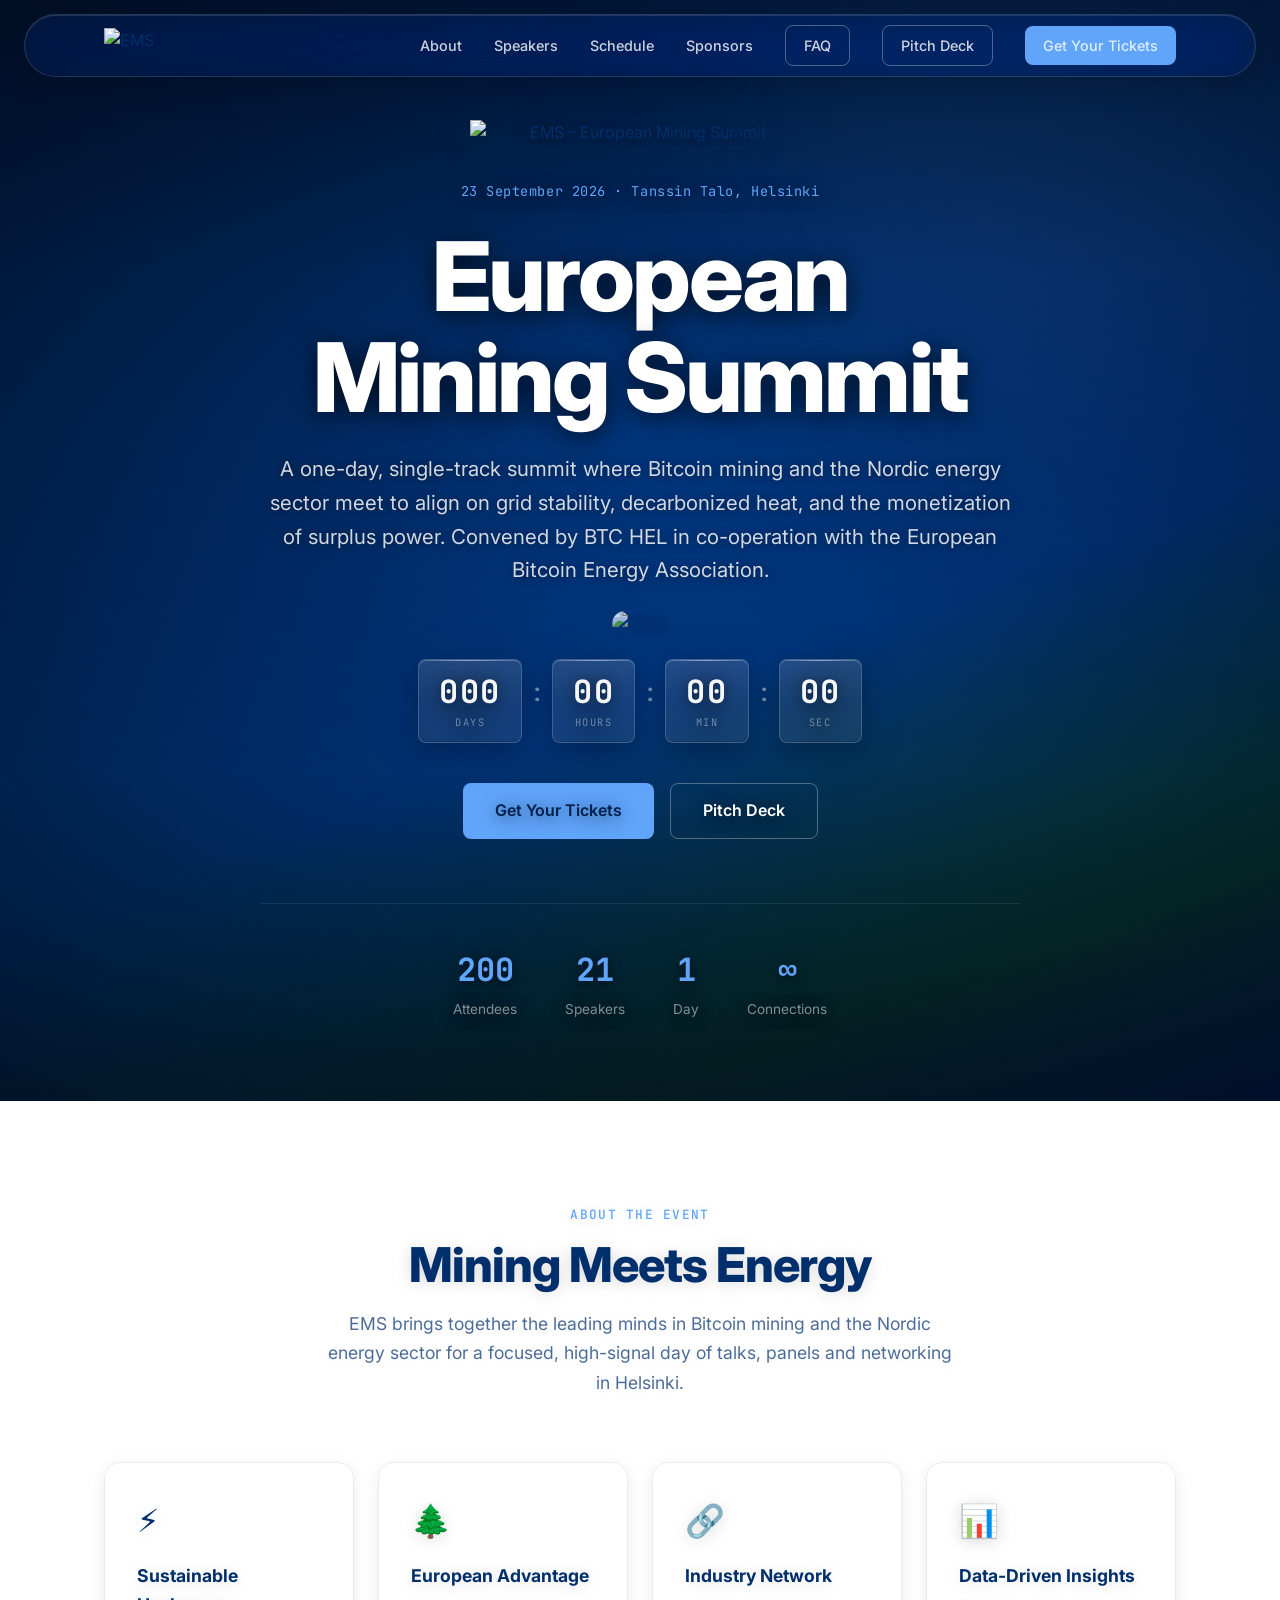
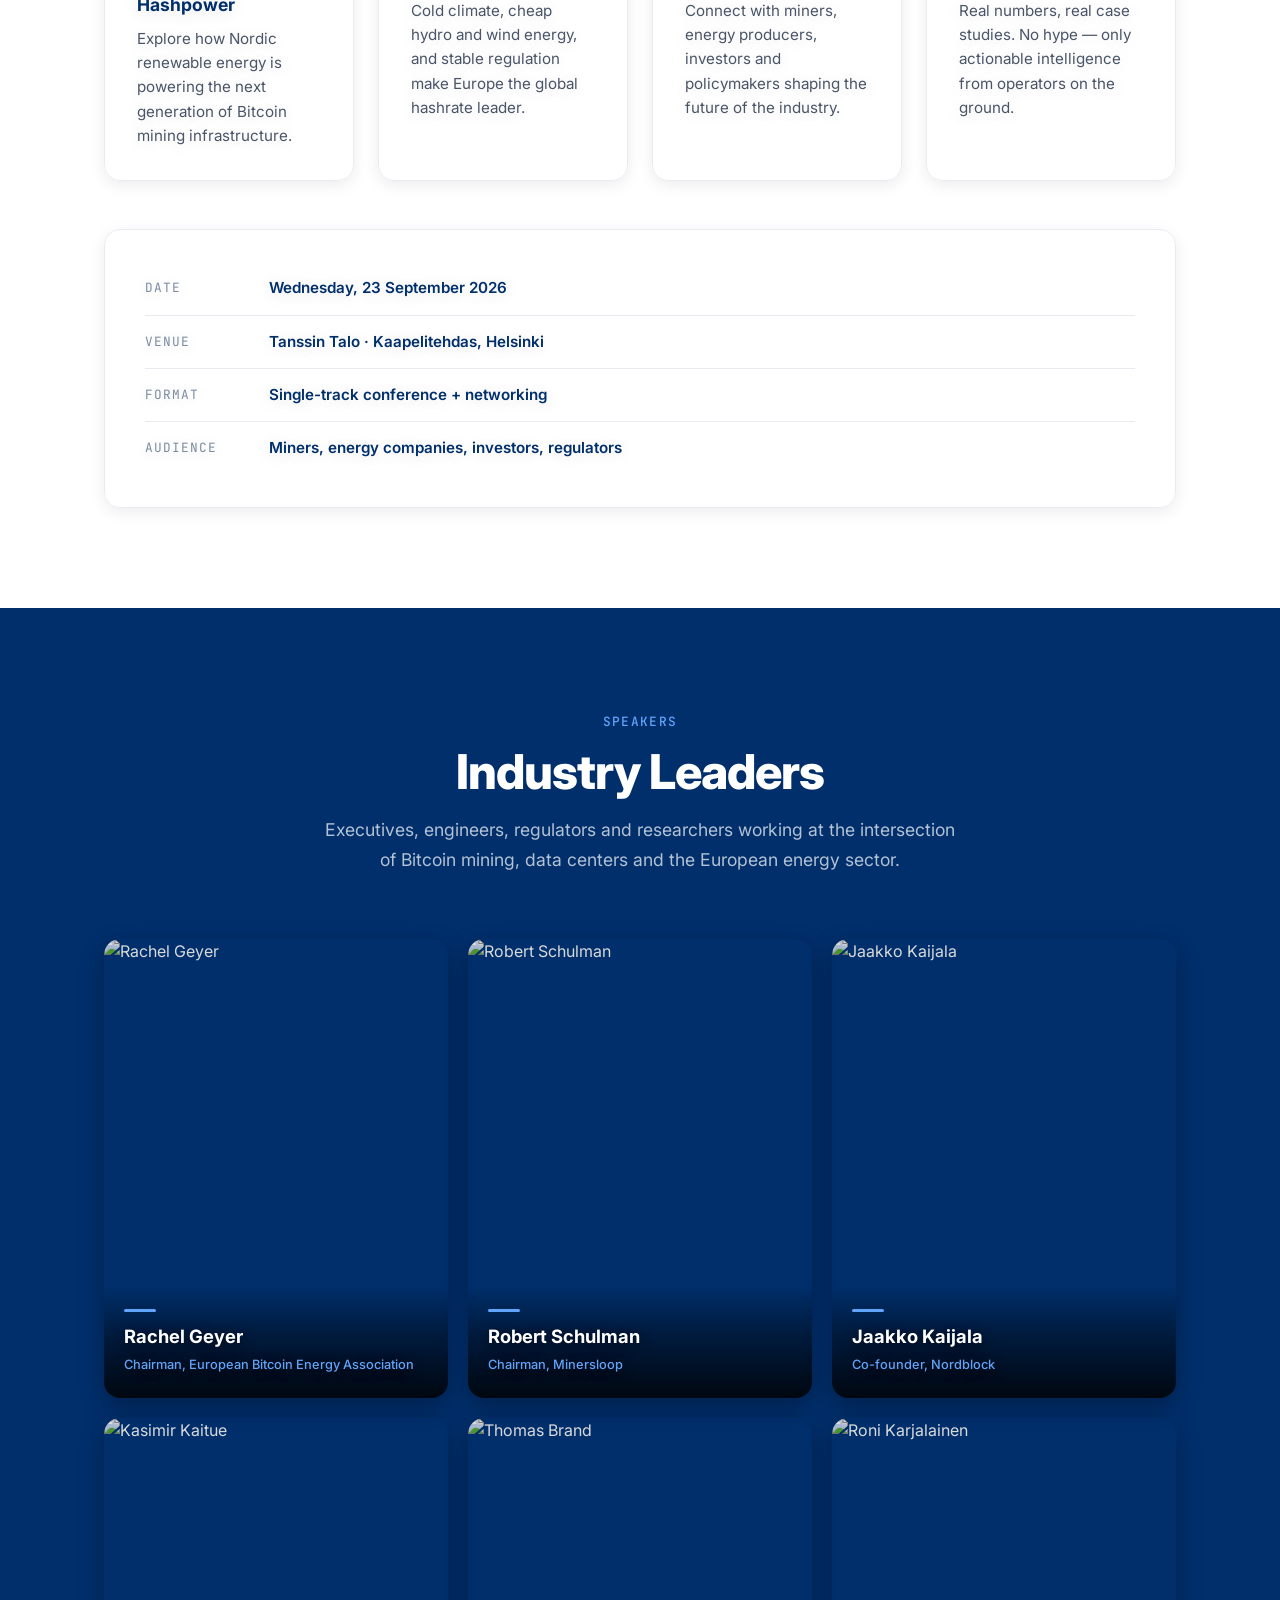
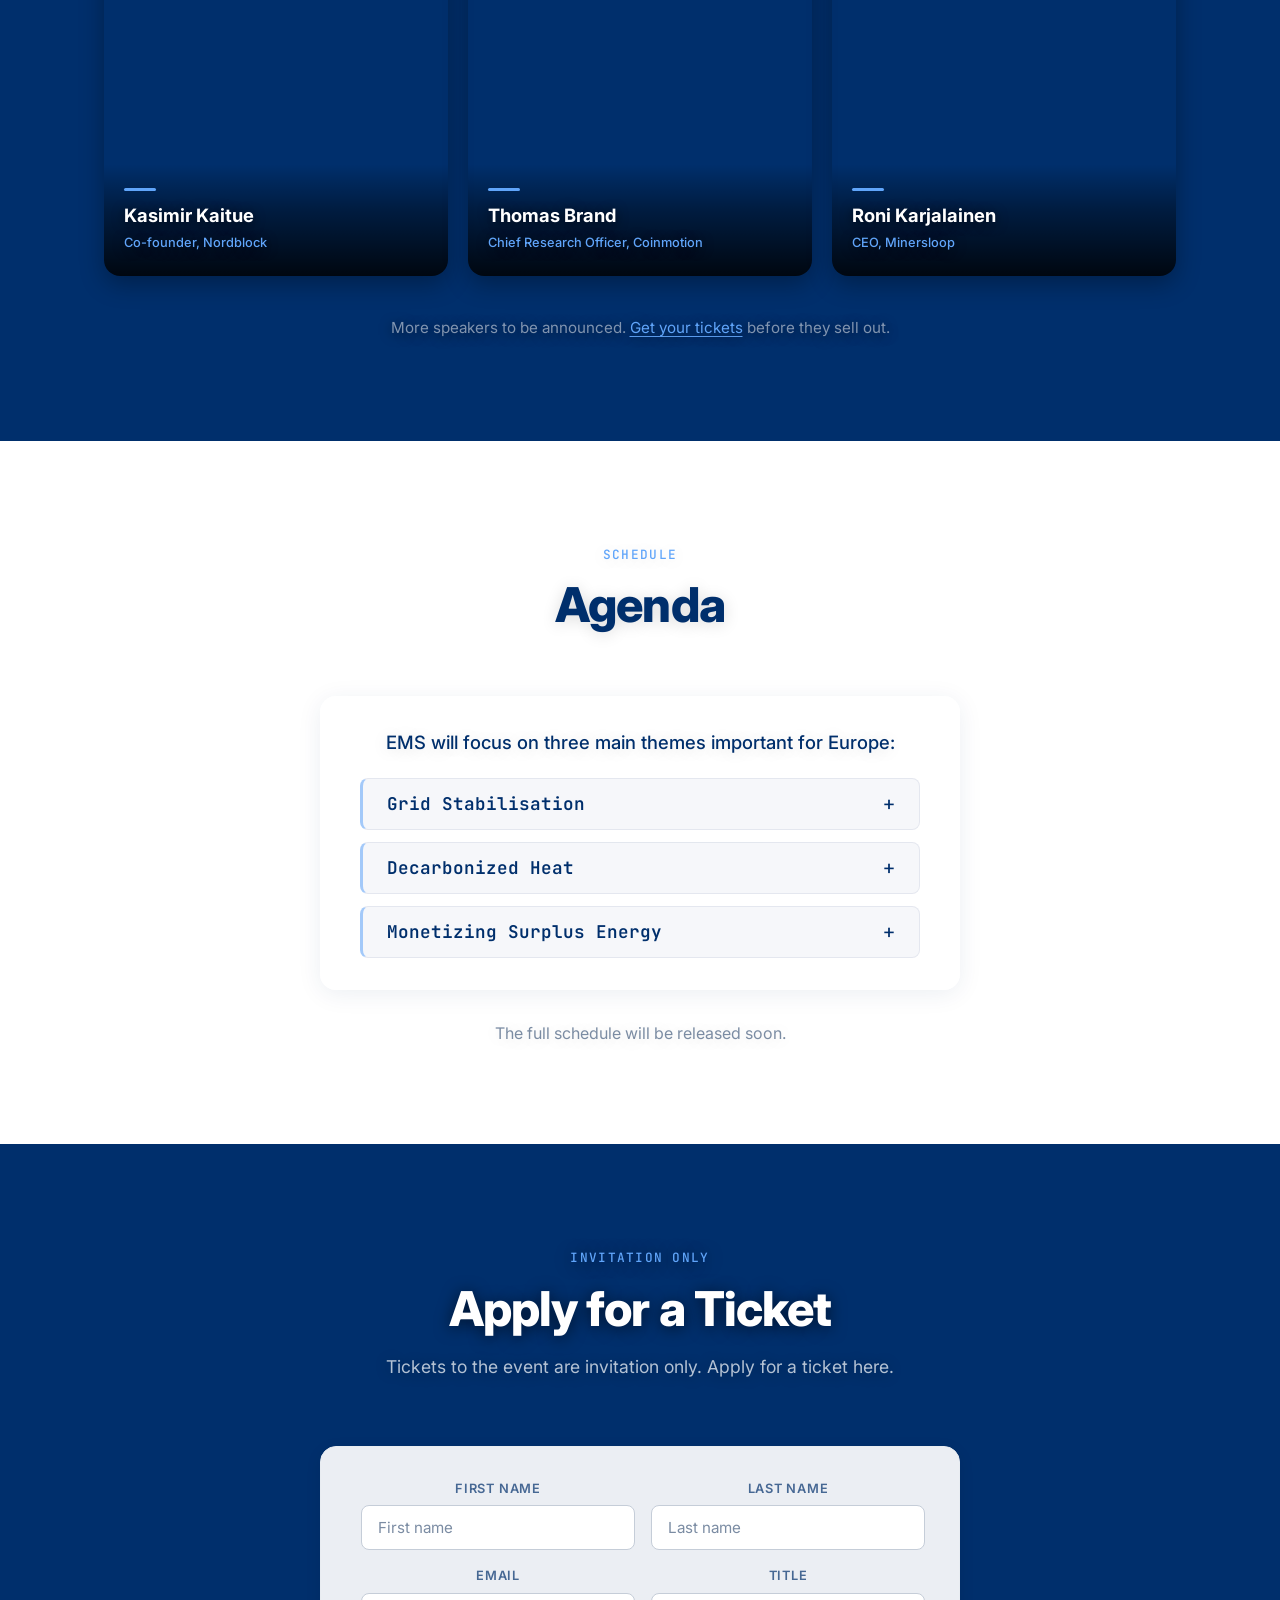
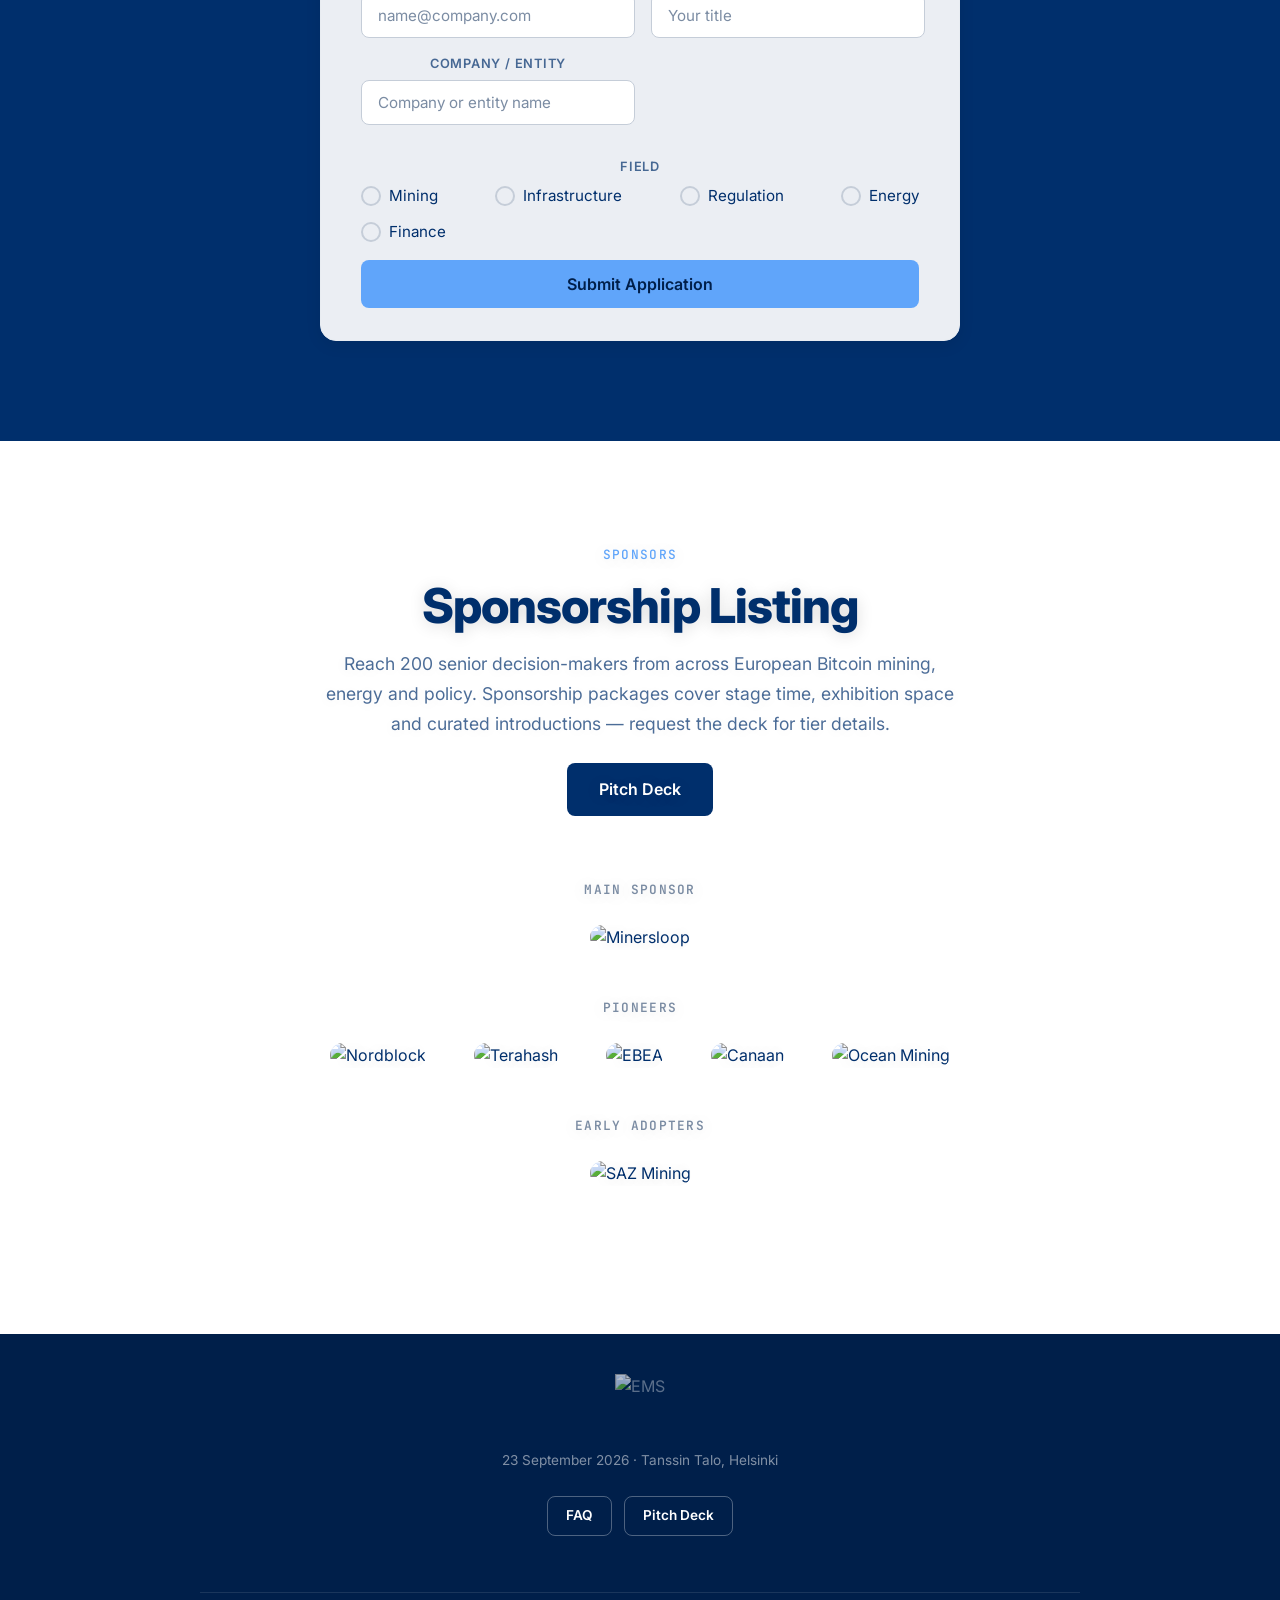
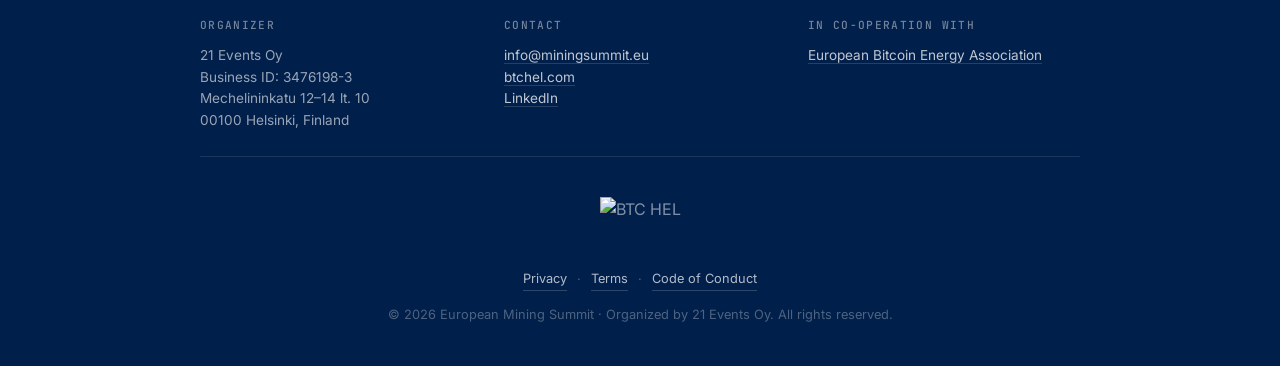
==== index.html @ dac2cae4 "Update tickets form and sponsors section - Change "Category" to "Field", remove Datacenters option -" ====
<!DOCTYPE html>
<html lang="en">
<head>
  <meta charset="UTF-8" />
  <meta http-equiv="Content-Security-Policy" content="upgrade-insecure-requests" />
  <meta name="viewport" content="width=device-width, initial-scale=1.0" />
  <title>EMS – European Mining Summit | Helsinki 2026</title>
  <meta name="description" content="European Mining Summit – Where Bitcoin mining meets sustainable energy. 23 September 2026, Tanssin Talo, Helsinki." />
  <link rel="preconnect" href="https://fonts.googleapis.com" />
  <link rel="preconnect" href="https://fonts.gstatic.com" crossorigin />
  <link href="https://fonts.googleapis.com/css2?family=Inter:wght@400;500;600;700;800&family=JetBrains+Mono:wght@500&display=swap" rel="stylesheet" />
  <link rel="icon" type="image/png" href="/favicon.png" />
  <link rel="stylesheet" href="/style.css" />

</head>
<body>

  <!-- Navigation -->
  <nav class="nav" id="nav">
    <div class="container nav__inner">
      <a href="#" class="nav__logo">
        <img src="/ems-logo.svg" alt="EMS" class="nav__logo-img" />
      </a>
      <ul class="nav__links" id="nav-links">
        <li><a href="#about">About</a></li>
        <li><a href="#speakers">Speakers</a></li>
        <li><a href="#schedule">Schedule</a></li>
        <li><a href="#sponsors">Sponsors</a></li>
        <li><a href="/faq" class="btn btn--sm btn--outline">FAQ</a></li>
        <li><a href="/deck" class="btn btn--sm btn--outline">Pitch Deck</a></li>
        <li><a href="#tickets" class="btn btn--sm btn--accent">Get Your Tickets</a></li>
      </ul>
      <button class="nav__toggle" id="nav-toggle" aria-label="Toggle navigation">
        <span></span><span></span><span></span>
      </button>
    </div>
  </nav>

  <!-- Hero -->
  <header class="hero" id="hero">
    <div class="hero__bg">
      <div class="hero__grid"></div>
      <div class="hero__glow hero__glow--1"></div>
      <div class="hero__glow hero__glow--2"></div>
    </div>
    <div class="container hero__content">
      <img src="/ems-logo.svg" alt="EMS – European Mining Summit" class="hero__logo" />
      <p class="hero__tag">23 September 2026 · Tanssin Talo, Helsinki</p>
      <h1 class="hero__title">European<br/>Mining Summit</h1>
      <p class="hero__subtitle">A one-day, single-track summit where Bitcoin mining and the Nordic energy sector meet to align on grid stability, decarbonized heat, and the monetization of surplus power. Convened by BTC HEL in co-operation with the European Bitcoin Energy Association.</p>
      <a href="https://ebea.work" target="_blank" rel="noopener" class="hero__partner">
        <img src="/sponsors/ebea.webp" alt="EBEA" class="hero__partner-logo" />
      </a>

      <!-- Countdown Timer -->
      <div class="countdown" id="countdown">
        <div class="countdown__block">
          <span class="countdown__value" id="cd-days">000</span>
          <span class="countdown__label">Days</span>
        </div>
        <div class="countdown__sep">:</div>
        <div class="countdown__block">
          <span class="countdown__value" id="cd-hours">00</span>
          <span class="countdown__label">Hours</span>
        </div>
        <div class="countdown__sep">:</div>
        <div class="countdown__block">
          <span class="countdown__value" id="cd-mins">00</span>
          <span class="countdown__label">Min</span>
        </div>
        <div class="countdown__sep">:</div>
        <div class="countdown__block">
          <span class="countdown__value" id="cd-secs">00</span>
          <span class="countdown__label">Sec</span>
        </div>
      </div>

      <div class="hero__actions">
        <a href="#tickets" class="btn btn--accent btn--lg">Get Your Tickets</a>
        <a href="/deck" class="btn btn--outline btn--lg">Pitch Deck</a>
      </div>
      <div class="hero__stats">
        <div class="hero__stat">
          <span class="hero__stat-value">200</span>
          <span class="hero__stat-label">Attendees</span>
        </div>
        <div class="hero__stat">
          <span class="hero__stat-value">21</span>
          <span class="hero__stat-label">Speakers</span>
        </div>
        <div class="hero__stat">
          <span class="hero__stat-value">1</span>
          <span class="hero__stat-label">Day</span>
        </div>
        <div class="hero__stat">
          <span class="hero__stat-value">∞</span>
          <span class="hero__stat-label">Connections</span>
        </div>
      </div>
    </div>
  </header>

  <!-- About -->
  <section class="section" id="about">
    <div class="container">
      <div class="section__header">
        <span class="section__tag">About the Event</span>
        <h2 class="section__title">Mining Meets Energy</h2>
        <p class="section__desc">EMS brings together the leading minds in Bitcoin mining and the Nordic energy sector for a focused, high-signal day of talks, panels and networking in Helsinki.</p>
      </div>
      <div class="features">
        <div class="feature">
          <div class="feature__icon">⚡</div>
          <h3 class="feature__title">Sustainable Hashpower</h3>
          <p class="feature__desc">Explore how Nordic renewable energy is powering the next generation of Bitcoin mining infrastructure.</p>
        </div>
        <div class="feature">
          <div class="feature__icon">🌲</div>
          <h3 class="feature__title">European Advantage</h3>
          <p class="feature__desc">Cold climate, cheap hydro and wind energy, and stable regulation make Europe the global hashrate leader.</p>
        </div>
        <div class="feature">
          <div class="feature__icon">🔗</div>
          <h3 class="feature__title">Industry Network</h3>
          <p class="feature__desc">Connect with miners, energy producers, investors and policymakers shaping the future of the industry.</p>
        </div>
        <div class="feature">
          <div class="feature__icon">📊</div>
          <h3 class="feature__title">Data-Driven Insights</h3>
          <p class="feature__desc">Real numbers, real case studies. No hype — only actionable intelligence from operators on the ground.</p>
        </div>
      </div>
      <div class="event-details">
        <div class="event-details__card">
          <div class="event-details__row">
            <span class="event-details__label">Date</span>
            <span class="event-details__value">Wednesday, 23 September 2026</span>
          </div>
          <div class="event-details__row">
            <span class="event-details__label">Venue</span>
            <span class="event-details__value">Tanssin Talo · Kaapelitehdas, Helsinki</span>
          </div>
          <div class="event-details__row">
            <span class="event-details__label">Format</span>
            <span class="event-details__value">Single-track conference + networking</span>
          </div>
          <div class="event-details__row">
            <span class="event-details__label">Audience</span>
            <span class="event-details__value">Miners, energy companies, investors, regulators</span>
          </div>
        </div>
      </div>
    </div>
  </section>

  <!-- Speakers -->
  <section class="section section--dark" id="speakers">
    <div class="container">
      <div class="section__header">
        <span class="section__tag">Speakers</span>
        <h2 class="section__title">Industry Leaders</h2>
        <p class="section__desc">Executives, engineers, regulators and researchers working at the intersection of Bitcoin mining, data centers and the European energy sector.</p>
      </div>
      <div class="speakers-grid">
        <div class="speaker">
          <img src="/speakers/rachelgeyer.jpg" alt="Rachel Geyer" class="speaker__photo" />
          <div class="speaker__info">
            <h3 class="speaker__name">Rachel Geyer</h3>
            <p class="speaker__role">Chairman, European Bitcoin Energy Association</p>
          </div>
        </div>
        <div class="speaker">
          <img src="/speakers/robertschulman.jpg" alt="Robert Schulman" class="speaker__photo" />
          <div class="speaker__info">
            <h3 class="speaker__name">Robert Schulman</h3>
            <p class="speaker__role">Chairman, Minersloop</p>
          </div>
        </div>
        <div class="speaker">
          <img src="/speakers/jaakkokaijala.jpg" alt="Jaakko Kaijala" class="speaker__photo" />
          <div class="speaker__info">
            <h3 class="speaker__name">Jaakko Kaijala</h3>
            <p class="speaker__role">Co-founder, Nordblock</p>
          </div>
        </div>
        <div class="speaker">
          <img src="/speakers/kasimirkaitue.jpg" alt="Kasimir Kaitue" class="speaker__photo" />
          <div class="speaker__info">
            <h3 class="speaker__name">Kasimir Kaitue</h3>
            <p class="speaker__role">Co-founder, Nordblock</p>
          </div>
        </div>
        <div class="speaker">
          <img src="/speakers/thomasbrand.jpg" alt="Thomas Brand" class="speaker__photo" />
          <div class="speaker__info">
            <h3 class="speaker__name">Thomas Brand</h3>
            <p class="speaker__role">Chief Research Officer, Coinmotion</p>
          </div>
        </div>
        <div class="speaker">
          <img src="/speakers/ronikarjalainen.jpg" alt="Roni Karjalainen" class="speaker__photo" />
          <div class="speaker__info">
            <h3 class="speaker__name">Roni Karjalainen</h3>
            <p class="speaker__role">CEO, Minersloop</p>
          </div>
        </div>
      </div>
      <p class="speakers-note">More speakers to be announced. <a href="#tickets">Get your tickets</a> before they sell out.</p>
    </div>
  </section>

  <!-- Schedule -->
  <section class="section" id="schedule">
    <div class="container">
      <div class="section__header">
        <span class="section__tag">Schedule</span>
        <h2 class="section__title">Agenda</h2>
      </div>
      <div class="schedule-themes">
        <p class="schedule-themes__intro">EMS will focus on three main themes important for Europe:</p>
        <ol class="schedule-themes__list">
          <li class="schedule-themes__item">
            <button class="schedule-themes__toggle">Grid Stabilisation<span class="schedule-themes__icon">+</span></button>
            <div class="schedule-themes__dropdown">Speaking schedule for this theme will be released soon.</div>
          </li>
          <li class="schedule-themes__item">
            <button class="schedule-themes__toggle">Decarbonized Heat<span class="schedule-themes__icon">+</span></button>
            <div class="schedule-themes__dropdown">Speaking schedule for this theme will be released soon.</div>
          </li>
          <li class="schedule-themes__item">
            <button class="schedule-themes__toggle">Monetizing Surplus Energy<span class="schedule-themes__icon">+</span></button>
            <div class="schedule-themes__dropdown">Speaking schedule for this theme will be released soon.</div>
          </li>
        </ol>
      </div>
      <p class="schedule-coming">The full schedule will be released soon.</p>
    </div>
  </section>

  <!-- Tickets -->
  <section class="section section--dark" id="tickets">
    <div class="container">
      <div class="section__header">
        <span class="section__tag">Invitation Only</span>
        <h2 class="section__title">Apply for a Ticket</h2>
        <p class="section__desc">Tickets to the event are invitation only. Apply for a ticket here.</p>
      </div>
      <form class="form form--ticket" id="ticket-form">
        <div class="form__grid">
          <div class="form__group">
            <label class="form__label" for="tk-firstname">First Name</label>
            <input class="form__input" type="text" id="tk-firstname" name="firstname" placeholder="First name" required />
          </div>
          <div class="form__group">
            <label class="form__label" for="tk-lastname">Last Name</label>
            <input class="form__input" type="text" id="tk-lastname" name="lastname" placeholder="Last name" required />
          </div>
          <div class="form__group">
            <label class="form__label" for="tk-email">Email</label>
            <input class="form__input" type="email" id="tk-email" name="email" placeholder="name@company.com" required />
          </div>
          <div class="form__group">
            <label class="form__label" for="tk-title">Title</label>
            <input class="form__input" type="text" id="tk-title" name="title" placeholder="Your title" required />
          </div>
          <div class="form__group form__group--full">
            <label class="form__label" for="tk-company">Company / Entity</label>
            <input class="form__input" type="text" id="tk-company" name="company" placeholder="Company or entity name" required />
          </div>
        </div>
        <div class="form__group form__group--full">
          <label class="form__label">Field</label>
          <div class="form__radios">
            <label class="form__radio">
              <input type="radio" name="field" value="Mining" required />
              <span>Mining</span>
            </label>
            <label class="form__radio">
              <input type="radio" name="field" value="Infrastructure" />
              <span>Infrastructure</span>
            </label>
            <label class="form__radio">
              <input type="radio" name="field" value="Regulation" />
              <span>Regulation</span>
            </label>
            <label class="form__radio">
              <input type="radio" name="field" value="Energy" />
              <span>Energy</span>
            </label>
            <label class="form__radio">
              <input type="radio" name="field" value="Finance" />
              <span>Finance</span>
            </label>
          </div>
        </div>
        <button class="btn btn--accent btn--lg btn--full" type="submit">
          Submit Application
        </button>
        <div class="form__success" id="ticket-success">
          <span class="form__success-icon">✓</span>
          <p>Application submitted! We'll review and get back to you soon.</p>
        </div>
      </form>
    </div>
  </section>

  <!-- Sponsors -->
  <section class="section" id="sponsors">
    <div class="container">
      <div class="section__header">
        <span class="section__tag">Sponsors</span>
        <h2 class="section__title">Sponsorship Listing</h2>
        <p class="section__desc">Reach 200 senior decision-makers from across European Bitcoin mining, energy and policy. Sponsorship packages cover stage time, exhibition space and curated introductions — request the deck for tier details.</p>
        <a href="/deck" class="btn btn--navy btn--lg">Pitch Deck</a>
      </div>
      <div class="sponsor-category">
        <h3 class="sponsor-category__title">Main Sponsor</h3>
        <div class="sponsors-logos">
          <a href="https://minersloop.com" target="_blank" rel="noopener"><img src="/sponsors/minersloop.jpg" alt="Minersloop" class="sponsors-logos__img sponsors-logos__img--main" /></a>
        </div>
      </div>
      <div class="sponsor-category">
        <h3 class="sponsor-category__title">Pioneers</h3>
        <div class="sponsors-logos">
          <a href="https://nordblock.fi" target="_blank" rel="noopener"><img src="/sponsors/nordblock.png" alt="Nordblock" class="sponsors-logos__img" /></a>
          <a href="https://terahash.com" target="_blank" rel="noopener"><img src="/sponsors/terahash.jpg" alt="Terahash" class="sponsors-logos__img" /></a>
          <a href="https://ebea.work" target="_blank" rel="noopener"><img src="/sponsors/ebea.webp" alt="EBEA" class="sponsors-logos__img" /></a>
          <a href="https://canaan.io" target="_blank" rel="noopener"><img src="/sponsors/canaan.png" alt="Canaan" class="sponsors-logos__img" /></a>
          <a href="https://oceanmining.co" target="_blank" rel="noopener"><img src="/sponsors/oceanmining.png" alt="Ocean Mining" class="sponsors-logos__img" /></a>
        </div>
      </div>
      <div class="sponsor-category">
        <h3 class="sponsor-category__title">Early Adopters</h3>
        <div class="sponsors-logos sponsors-logos--small">
          <a href="https://sazmining.com" target="_blank" rel="noopener"><img src="/sponsors/sazmining.png" alt="SAZ Mining" class="sponsors-logos__img" /></a>
        </div>
      </div>
    </div>
  </section>

  <!-- Footer -->
  <footer class="footer">
    <div class="container footer__inner">
      <div class="footer__brand">
        <img src="/ems-logo.svg" alt="EMS" class="footer__logo-img" />
      </div>
      <p class="footer__info">23 September 2026 · Tanssin Talo, Helsinki</p>
      <div class="footer__links">
        <a href="/faq" class="btn btn--sm btn--outline">FAQ</a>
        <a href="/deck" class="btn btn--sm btn--outline">Pitch Deck</a>
      </div>

      <div class="footer__meta">
        <div class="footer__meta-block">
          <h4 class="footer__meta-title">Organizer</h4>
          <p>21 Events Oy</p>
          <p>Business ID: 3476198-3</p>
          <p>Mechelininkatu 12–14 lt. 10<br/>00100 Helsinki, Finland</p>
        </div>
        <div class="footer__meta-block">
          <h4 class="footer__meta-title">Contact</h4>
          <p><a href="mailto:info@miningsummit.eu">info@miningsummit.eu</a></p>
          <p><a href="https://btchel.com" target="_blank" rel="noopener">btchel.com</a></p>
          <p><a href="https://www.linkedin.com/company/european-mining-summit/" target="_blank" rel="noopener">LinkedIn</a></p>
        </div>
        <div class="footer__meta-block">
          <h4 class="footer__meta-title">In co-operation with</h4>
          <p><a href="https://ebea.work" target="_blank" rel="noopener">European Bitcoin Energy Association</a></p>
        </div>
      </div>

      <div class="footer__organizer">
        <a href="https://btchel.com" target="_blank" rel="noopener"><img src="/sponsors/btchel.png" alt="BTC HEL" class="footer__btchel-logo" /></a>
      </div>
      <div class="footer__legal">
        <a href="/privacy">Privacy</a>
        <span aria-hidden="true">·</span>
        <a href="/terms">Terms</a>
        <span aria-hidden="true">·</span>
        <a href="/code-of-conduct">Code of Conduct</a>
      </div>
      <p class="footer__copy">&copy; 2026 European Mining Summit · Organized by 21 Events Oy. All rights reserved.</p>
    </div>
  </footer>

  <script type="module" src="/main.js"></script>
</body>
</html>
---- style.css ----
/* ============================================
   EMS – European Mining Summit
   ============================================ */

/* --- Reset & Base --- */
*, *::before, *::after {
  margin: 0;
  padding: 0;
  box-sizing: border-box;
}

:root {
  --navy: #002F6C;
  --navy-dark: #001F4A;
  --navy-light: #003D8F;
  --white: #FFFFFF;
  --off-white: #F4F7FA;
  --gray-100: #E8ECF1;
  --gray-200: #C5CDD8;
  --gray-400: #7B8CA3;
  --gray-600: #4A5568;
  --green: #60A5FA;
  --green-dark: #4F87CD;
  --green-dim: #1B5E20;
  --green-glow: rgba(96, 165, 250, 0.15);
  --teal: #00BFA5;
  --radius: 8px;
  --radius-lg: 16px;
  --transition: 0.25s cubic-bezier(0.4, 0, 0.2, 1);
  --font: 'Inter', system-ui, -apple-system, sans-serif;
  --mono: 'JetBrains Mono', monospace;
}

html {
  scroll-behavior: smooth;
  -webkit-font-smoothing: antialiased;
}

body {
  font-family: var(--font);
  color: var(--navy);
  background: var(--white);
  line-height: 1.6;
  overflow-x: hidden;
}

a {
  color: inherit;
  text-decoration: none;
}

img { max-width: 100%; display: block; }

.container {
  max-width: 1120px;
  margin: 0 auto;
  padding: 0 24px;
}

/* --- Navigation (liquid glass) --- */
.nav {
  position: fixed;
  top: 14px;
  left: 24px;
  right: 24px;
  z-index: 100;
  padding: 10px 0;
  transition: background 0.3s ease, box-shadow 0.3s ease, border-color 0.3s ease, padding 0.3s ease;
  background: rgba(0, 47, 108, 0.22);
  backdrop-filter: blur(22px) saturate(180%);
  -webkit-backdrop-filter: blur(22px) saturate(180%);
  border: 1px solid rgba(255, 255, 255, 0.14);
  border-radius: 9999px;
  box-shadow:
    0 8px 32px rgba(0, 0, 0, 0.18),
    inset 0 1px 0 rgba(255, 255, 255, 0.12),
    inset 0 -1px 0 rgba(0, 0, 0, 0.15);
}

.nav--scrolled {
  background: rgba(0, 47, 108, 0.48);
  border-color: rgba(255, 255, 255, 0.18);
  box-shadow:
    0 10px 36px rgba(0, 0, 0, 0.32),
    inset 0 1px 0 rgba(255, 255, 255, 0.16),
    inset 0 -1px 0 rgba(0, 0, 0, 0.2);
}

/* Graceful fallback where backdrop-filter is unsupported (older browsers) */
@supports not ((backdrop-filter: blur(1px)) or (-webkit-backdrop-filter: blur(1px))) {
  .nav { background: rgba(0, 47, 108, 0.78); }
  .nav--scrolled { background: rgba(0, 47, 108, 0.92); }
}

.nav__inner {
  display: flex;
  align-items: center;
  justify-content: space-between;
}

.nav__logo {
  display: flex;
  align-items: center;
}

.nav__logo-img {
  height: 36px;
  width: auto;
}

.nav__links {
  display: flex;
  align-items: center;
  gap: 32px;
  list-style: none;
}

.nav__links a {
  color: rgba(255, 255, 255, 0.8);
  font-size: 0.9rem;
  font-weight: 500;
  transition: var(--transition);
}

.nav__links a:hover {
  color: var(--white);
}

.nav__toggle {
  display: none;
  flex-direction: column;
  gap: 5px;
  background: none;
  border: none;
  cursor: pointer;
  padding: 4px;
}

.nav__toggle span {
  display: block;
  width: 24px;
  height: 2px;
  background: var(--white);
  border-radius: 2px;
  transition: var(--transition);
}

/* --- Buttons --- */
.btn {
  display: inline-flex;
  align-items: center;
  justify-content: center;
  gap: 8px;
  font-family: var(--font);
  font-weight: 600;
  font-size: 0.9rem;
  border: none;
  border-radius: var(--radius);
  cursor: pointer;
  transition: var(--transition);
  text-decoration: none;
  white-space: nowrap;
}

.btn--sm {
  padding: 8px 18px;
  font-size: 0.85rem;
}

.btn--lg {
  padding: 14px 32px;
  font-size: 1rem;
}

.btn--full {
  width: 100%;
}

.btn--accent {
  background: var(--green);
  color: var(--navy-dark);
}

.btn--accent:hover {
  background: var(--green-dark);
  transform: translateY(-1px);
  box-shadow: 0 4px 20px rgba(96, 165, 250, 0.35);
}

.btn--navy {
  background: var(--navy);
  color: var(--white);
  margin-top: 24px;
}

.btn--navy:hover {
  background: var(--navy-light);
  transform: translateY(-1px);
  box-shadow: 0 4px 20px rgba(0, 47, 108, 0.35);
}

.btn--outline {
  background: transparent;
  color: var(--white);
  border: 1.5px solid rgba(255, 255, 255, 0.3);
}

.btn--outline:hover {
  border-color: var(--white);
  background: rgba(255, 255, 255, 0.08);
}

/* --- Hero --- */
.hero {
  position: relative;
  min-height: 100vh;
  display: flex;
  align-items: center;
  background: linear-gradient(160deg, #001a3a 0%, var(--navy) 30%, #003D8F 60%, #0a4a2e 85%, #002F6C 100%);
  overflow: hidden;
  padding: 120px 0 80px;
}

.hero__bg {
  position: absolute;
  inset: 0;
  overflow: hidden;
}

.hero__grid {
  position: absolute;
  inset: 0;
  background: url('/hero-bg.jpg') center center / cover no-repeat;
  opacity: 0.42;
}

.hero__bg::after {
  content: "";
  position: absolute;
  inset: 0;
  background:
    radial-gradient(ellipse at 50% 38%, rgba(0, 10, 30, 0.0) 0%, rgba(0, 10, 30, 0.35) 55%, rgba(0, 10, 30, 0.65) 100%),
    linear-gradient(to bottom, rgba(0, 5, 20, 0.35) 0%, rgba(0, 5, 20, 0.0) 25%, rgba(0, 5, 20, 0.0) 70%, rgba(0, 5, 20, 0.5) 100%);
  pointer-events: none;
}

.hero__glow {
  position: absolute;
  border-radius: 50%;
  filter: blur(120px);
  opacity: 0.4;
}

.hero__glow--1 {
  width: 600px;
  height: 600px;
  background: var(--green);
  top: -200px;
  right: -100px;
  opacity: 0.12;
}

.hero__glow--2 {
  width: 500px;
  height: 500px;
  background: var(--teal);
  bottom: -150px;
  left: -100px;
  opacity: 0.08;
}

.hero__content {
  position: relative;
  z-index: 1;
  text-align: center;
  text-shadow: 0 2px 16px rgba(0, 0, 0, 0.6);
}

.hero__tag {
  display: inline-block;
  font-family: var(--mono);
  font-size: 0.85rem;
  color: var(--green);
  margin-bottom: 24px;
  letter-spacing: 0.04em;
}

.hero__title {
  font-size: clamp(3rem, 8vw, 6rem);
  font-weight: 800;
  color: var(--white);
  line-height: 1.05;
  letter-spacing: -0.03em;
  margin-bottom: 24px;
  text-shadow: 0 4px 24px rgba(0, 0, 0, 0.7);
}

.hero__subtitle {
  font-size: clamp(1.05rem, 1.6vw, 1.3rem);
  color: rgba(255, 255, 255, 0.82);
  max-width: 760px;
  margin: 0 auto 24px;
  line-height: 1.65;
  text-shadow: 0 1px 8px rgba(0, 0, 0, 0.5);
}

.hero__partner {
  display: inline-block;
  margin-bottom: 22px;
}

.hero__partner-logo {
  max-width: 84px;
  height: auto;
  opacity: 0.8;
  transition: var(--transition);
  border-radius: var(--radius-lg);
}

.hero__partner-logo:hover {
  opacity: 1;
  transform: scale(1.05);
}

.hero__logo {
  max-width: 340px;
  height: auto;
  margin: 0 auto 32px;
  filter: drop-shadow(0 0 40px rgba(96, 165, 250, 0.15));
}

.hero__actions {
  display: flex;
  gap: 16px;
  justify-content: center;
  flex-wrap: wrap;
  margin-bottom: 64px;
}

/* --- Countdown Timer (Cyber) --- */
.countdown {
  display: flex;
  align-items: center;
  justify-content: center;
  gap: 8px;
  margin-bottom: 40px;
  filter: drop-shadow(0 4px 16px rgba(0, 0, 0, 0.5));
}

.countdown__block {
  display: flex;
  flex-direction: column;
  align-items: center;
  background: rgba(255, 255, 255, 0.08);
  border: 1px solid rgba(255, 255, 255, 0.18);
  border-radius: var(--radius);
  padding: 16px 20px 12px;
  min-width: 80px;
  position: relative;
  overflow: hidden;
  backdrop-filter: blur(14px) saturate(140%);
  -webkit-backdrop-filter: blur(14px) saturate(140%);
  box-shadow:
    inset 0 1px 0 rgba(255, 255, 255, 0.18),
    inset 0 -1px 0 rgba(0, 0, 0, 0.15),
    0 8px 24px rgba(0, 0, 0, 0.18);
}

.countdown__block::before {
  content: '';
  position: absolute;
  top: 0;
  left: 0;
  right: 0;
  height: 1px;
  background: linear-gradient(90deg, transparent, rgba(255, 255, 255, 0.4), transparent);
}

.countdown__block::after {
  content: '';
  position: absolute;
  inset: 0;
  background: linear-gradient(180deg, rgba(255, 255, 255, 0.06) 0%, transparent 55%);
  pointer-events: none;
}

.countdown__value {
  font-family: var(--mono);
  font-size: 2rem;
  font-weight: 700;
  color: rgba(255, 255, 255, 0.96);
  line-height: 1;
  letter-spacing: 0.05em;
  text-shadow: 0 1px 12px rgba(0, 0, 0, 0.45);
  position: relative;
  z-index: 1;
}

.countdown__label {
  font-family: var(--mono);
  font-size: 0.65rem;
  text-transform: uppercase;
  letter-spacing: 0.15em;
  color: rgba(255, 255, 255, 0.4);
  margin-top: 6px;
  position: relative;
  z-index: 1;
}

.countdown__sep {
  font-family: var(--mono);
  font-size: 1.5rem;
  color: rgba(255, 255, 255, 0.45);
  padding-bottom: 16px;
  animation: blink 1s step-end infinite;
}

@keyframes blink {
  50% { opacity: 0; }
}

.hero__stats {
  display: flex;
  justify-content: center;
  gap: 48px;
  flex-wrap: wrap;
  border-top: 1px solid rgba(255, 255, 255, 0.08);
  padding-top: 40px;
}

.hero__stat {
  display: flex;
  flex-direction: column;
  align-items: center;
}

.hero__stat-value {
  font-family: var(--mono);
  font-size: 2rem;
  font-weight: 700;
  color: var(--green);
  text-shadow: 0 2px 12px rgba(0, 0, 0, 0.7);
}

.hero__stat-label {
  font-size: 0.85rem;
  color: rgba(255, 255, 255, 0.5);
  margin-top: 4px;
}

/* --- Sections --- */
.section {
  padding: 100px 0;
  position: relative;
  overflow: hidden;
}

.section:not(.section--dark)::before {
  content: '';
  position: absolute;
  inset: 0;
  background: url('/whitegrid.jpg') center center / cover no-repeat;
  opacity: 0.5;
  z-index: 0;
}

.section:not(.section--dark) > .container {
  position: relative;
  z-index: 1;
  text-shadow: 0 2px 16px rgba(0, 0, 0, 0.15);
}

.section--dark {
  background: var(--navy);
  color: var(--white);
}

.section__header {
  text-align: center;
  max-width: 640px;
  margin: 0 auto 64px;
}

.section__tag {
  display: inline-block;
  font-family: var(--mono);
  font-size: 0.8rem;
  font-weight: 500;
  color: var(--green);
  text-transform: uppercase;
  letter-spacing: 0.1em;
  margin-bottom: 12px;
}

.section__title {
  font-size: clamp(2rem, 4vw, 3rem);
  font-weight: 800;
  letter-spacing: -0.02em;
  margin-bottom: 16px;
  line-height: 1.15;
}

.section__desc {
  font-size: 1.1rem;
  line-height: 1.7;
  opacity: 0.7;
}

/* --- Features --- */
.features {
  display: grid;
  grid-template-columns: repeat(auto-fit, minmax(240px, 1fr));
  gap: 24px;
  margin-bottom: 48px;
}

.feature {
  padding: 32px;
  border-radius: var(--radius-lg);
  border: 1px solid var(--gray-100);
  transition: var(--transition);
  box-shadow: 0 4px 16px rgba(0, 0, 0, 0.08);
  background: rgba(255, 255, 255, 0.85);
  backdrop-filter: blur(8px);
}

.feature:hover {
  border-color: var(--green);
  box-shadow: 0 8px 32px rgba(96, 165, 250, 0.08);
  transform: translateY(-2px);
}

.feature__icon {
  font-size: 2rem;
  margin-bottom: 16px;
}

.feature__title {
  font-size: 1.1rem;
  font-weight: 700;
  margin-bottom: 8px;
}

.feature__desc {
  font-size: 0.95rem;
  color: var(--gray-600);
  line-height: 1.6;
}

/* --- Event Details --- */
.event-details__card {
  background: rgba(255, 255, 255, 0.85);
  backdrop-filter: blur(8px);
  border-radius: var(--radius-lg);
  padding: 32px 40px;
  border: 1px solid var(--gray-100);
  box-shadow: 0 4px 16px rgba(0, 0, 0, 0.08);
}

.event-details__row {
  display: flex;
  align-items: center;
  gap: 24px;
  padding: 14px 0;
}

.event-details__row + .event-details__row {
  border-top: 1px solid var(--gray-100);
}

.event-details__label {
  font-family: var(--mono);
  font-size: 0.8rem;
  text-transform: uppercase;
  letter-spacing: 0.08em;
  color: var(--gray-400);
  min-width: 100px;
}

.event-details__value {
  font-weight: 600;
  font-size: 0.95rem;
}

/* --- Speakers --- */
#speakers {
  position: relative;
  overflow: hidden;
}

#speakers::before {
  content: '';
  position: absolute;
  inset: 0;
  background: url('/hero-bg.jpg') center center / cover no-repeat;
  opacity: 0.5;
  z-index: 0;
}

#speakers > .container {
  position: relative;
  z-index: 1;
}

.speakers-grid {
  display: grid;
  grid-template-columns: repeat(auto-fit, minmax(280px, 1fr));
  gap: 20px;
}

.speaker {
  position: relative;
  border-radius: var(--radius-lg);
  overflow: hidden;
  aspect-ratio: 3 / 4;
  transition: var(--transition);
  box-shadow: 0 8px 24px rgba(0, 0, 0, 0.3);
}

.speaker:hover {
  transform: translateY(-4px);
  box-shadow: 0 12px 40px rgba(0, 0, 0, 0.4);
}

.speaker__photo {
  width: 100%;
  height: 100%;
  object-fit: cover;
  display: block;
  filter: brightness(0.85);
  transition: var(--transition);
}

.speaker:hover .speaker__photo {
  filter: brightness(0.75);
  transform: scale(1.03);
}

.speaker__info {
  position: absolute;
  bottom: 0;
  left: 0;
  right: 0;
  padding: 24px 20px;
  background: linear-gradient(to top, rgba(0, 0, 0, 0.85) 0%, rgba(0, 0, 0, 0.4) 60%, transparent 100%);
}

.speaker__name {
  font-size: 1.15rem;
  font-weight: 700;
  color: var(--white);
  margin-bottom: 4px;
  text-shadow: 0 2px 12px rgba(0, 0, 0, 0.7);
}

.speaker__name::before {
  content: '';
  display: block;
  width: 32px;
  height: 3px;
  background: var(--green);
  margin-bottom: 10px;
  border-radius: 2px;
}

.speaker__role {
  font-size: 0.8rem;
  color: var(--green);
  font-weight: 500;
  line-height: 1.4;
  text-shadow: 0 2px 12px rgba(0, 0, 0, 0.7);
}

.speakers-note {
  text-align: center;
  margin-top: 40px;
  color: rgba(255, 255, 255, 0.5);
  font-size: 0.95rem;
  text-shadow: 0 2px 12px rgba(0, 0, 0, 0.6);
}

.speakers-note a {
  color: var(--green);
  text-decoration: underline;
  text-underline-offset: 3px;
}

/* --- Schedule --- */
.schedule-themes {
  max-width: 640px;
  margin: 0 auto 32px;
  padding: 32px 40px;
  background: rgba(255, 255, 255, 0.85);
  border-radius: var(--radius-lg);
  box-shadow: 0 4px 24px rgba(0, 47, 108, 0.08);
  text-align: center;
}

.schedule-themes__intro {
  font-size: 1.15rem;
  color: var(--navy);
  margin-bottom: 20px;
  font-weight: 500;
}

.schedule-themes__list {
  list-style: none;
  padding: 0;
  margin: 0;
  display: flex;
  flex-direction: column;
  gap: 12px;
}

.schedule-themes__item {
  background: rgba(0, 47, 108, 0.035);
  border: 1px solid rgba(0, 47, 108, 0.08);
  border-left: 3px solid rgba(96, 165, 250, 0.55);
  border-radius: var(--radius);
  overflow: hidden;
  transition: background 0.2s ease, border-color 0.2s ease, border-left-color 0.2s ease;
}

.schedule-themes__item:hover,
.schedule-themes__item.open {
  background: rgba(96, 165, 250, 0.1);
  border-left-color: var(--green);
}

.schedule-themes__toggle {
  font-family: var(--mono);
  font-size: 1.1rem;
  font-weight: 600;
  color: var(--navy);
  padding: 12px 24px;
  width: 100%;
  background: none;
  border: none;
  cursor: pointer;
  display: flex;
  justify-content: space-between;
  align-items: center;
  text-align: left;
  transition: var(--transition);
}

.schedule-themes__toggle:hover {
  background: transparent;
}

.schedule-themes__icon {
  font-size: 1.25rem;
  font-weight: 400;
  transition: var(--transition);
}

.schedule-themes__item.open .schedule-themes__icon {
  transform: rotate(45deg);
}

.schedule-themes__dropdown {
  max-height: 0;
  overflow: hidden;
  transition: max-height 0.3s ease, padding 0.3s ease;
  padding: 0 24px;
  font-size: 0.95rem;
  color: var(--gray-500);
  background: rgba(255, 255, 255, 0.5);
}

.schedule-themes__item.open .schedule-themes__dropdown {
  max-height: 100px;
  padding: 12px 24px;
}

.schedule-coming {
  font-size: 1rem;
  text-align: center;
  color: var(--gray-400);
  font-weight: 400;
  max-width: 640px;
  margin: 0 auto;
  line-height: 1.4;
}

.schedule {
  max-width: 740px;
  margin: 0 auto;
  background: rgba(255, 255, 255, 0.85);
  backdrop-filter: blur(8px);
  border-radius: var(--radius-lg);
  padding: 32px 40px;
  border: 1px solid var(--gray-100);
  box-shadow: 0 4px 16px rgba(0, 0, 0, 0.08);
}

.schedule__item {
  display: flex;
  gap: 24px;
  padding: 20px 0;
  border-bottom: 1px solid var(--gray-100);
  transition: var(--transition);
}

.schedule__item:hover {
  background: var(--off-white);
  margin: 0 -16px;
  padding: 20px 16px;
  border-radius: var(--radius);
}

.schedule__time {
  font-family: var(--mono);
  font-size: 0.9rem;
  font-weight: 500;
  color: var(--gray-400);
  min-width: 56px;
  padding-top: 2px;
}

.schedule__content {
  flex: 1;
}

.schedule__type {
  display: inline-block;
  font-family: var(--mono);
  font-size: 0.7rem;
  font-weight: 500;
  text-transform: uppercase;
  letter-spacing: 0.08em;
  padding: 3px 10px;
  border-radius: 20px;
  margin-bottom: 8px;
}

.schedule__type--keynote {
  background: rgba(96, 165, 250, 0.12);
  color: var(--green-dark);
}

.schedule__type--talk {
  background: rgba(0, 47, 108, 0.08);
  color: var(--navy);
}

.schedule__type--panel {
  background: rgba(0, 191, 165, 0.12);
  color: #00897B;
}

.schedule__type--break {
  background: rgba(123, 140, 163, 0.1);
  color: var(--gray-400);
}

.schedule__talk {
  font-size: 1.05rem;
  font-weight: 700;
  margin-bottom: 4px;
}

.schedule__detail {
  font-size: 0.9rem;
  color: var(--gray-600);
  line-height: 1.5;
}

/* --- Forms --- */
.form {
  max-width: 640px;
  margin: 0 auto;
  position: relative;
  background: rgba(255, 255, 255, 0.85);
  backdrop-filter: blur(8px);
  border-radius: var(--radius-lg);
  padding: 32px;
  box-shadow: 0 4px 16px rgba(0, 0, 0, 0.08);
}

.form__grid {
  display: grid;
  grid-template-columns: 1fr 1fr;
  gap: 16px;
  margin-bottom: 16px;
}

.form__group {
  display: flex;
  flex-direction: column;
  gap: 6px;
}

.form__group--full {
  margin-bottom: 16px;
}

.form__label {
  font-size: 0.8rem;
  font-weight: 600;
  text-transform: uppercase;
  letter-spacing: 0.06em;
  opacity: 0.7;
}

.form__input {
  font-family: var(--font);
  font-size: 0.95rem;
  padding: 12px 16px;
  border-radius: var(--radius);
  border: 1.5px solid rgba(255, 255, 255, 0.12);
  background: rgba(255, 255, 255, 0.06);
  color: inherit;
  transition: var(--transition);
  outline: none;
}

.section--dark .form__input {
  color: var(--white);
}

.section--dark .form__input::placeholder {
  color: rgba(255, 255, 255, 0.3);
}

.section:not(.section--dark) .form__input {
  border-color: var(--gray-200);
  background: var(--white);
}

.form__input:focus {
  border-color: var(--green);
  box-shadow: 0 0 0 3px var(--green-glow);
}

.form__textarea {
  resize: vertical;
  min-height: 100px;
}

.form__note {
  text-align: center;
  margin-top: 12px;
  font-size: 0.8rem;
  opacity: 0.5;
}

.form__success {
  display: none;
  position: absolute;
  inset: 0;
  background: var(--navy);
  border-radius: var(--radius-lg);
  flex-direction: column;
  align-items: center;
  justify-content: center;
  text-align: center;
  gap: 12px;
  animation: fadeIn 0.4s ease;
}

.form__success.show {
  display: flex;
}

.section:not(.section--dark) .form__success {
  background: var(--off-white);
  color: var(--navy);
}

.form__success-icon {
  display: flex;
  align-items: center;
  justify-content: center;
  width: 56px;
  height: 56px;
  border-radius: 50%;
  background: var(--green);
  color: var(--navy-dark);
  font-size: 1.5rem;
  font-weight: 700;
}

.form__radios {
  display: flex;
  flex-wrap: wrap;
  gap: 12px 24px;
}

.form__radio {
  display: flex;
  align-items: center;
  gap: 8px;
  cursor: pointer;
  font-size: 0.95rem;
}

.form__radio input[type="radio"] {
  appearance: none;
  width: 20px;
  height: 20px;
  border: 2px solid rgba(255, 255, 255, 0.3);
  border-radius: 50%;
  background: transparent;
  cursor: pointer;
  position: relative;
  flex-shrink: 0;
}

.form__radio input[type="radio"]:checked {
  border-color: var(--green);
  background: var(--green);
}

.form__radio input[type="radio"]:checked::after {
  content: '';
  position: absolute;
  top: 50%;
  left: 50%;
  transform: translate(-50%, -50%);
  width: 8px;
  height: 8px;
  border-radius: 50%;
  background: var(--navy-dark);
}

.form__radio input[type="radio"]:focus {
  outline: none;
  border-color: var(--green);
  box-shadow: 0 0 0 3px rgba(0, 200, 83, 0.2);
}

.section:not(.section--dark) .form__radio input[type="radio"] {
  border-color: rgba(0, 47, 108, 0.3);
}

.section:not(.section--dark) .form__radio input[type="radio"]:checked {
  border-color: var(--navy);
  background: var(--navy);
}

.section:not(.section--dark) .form__radio input[type="radio"]:checked::after {
  background: var(--white);
}

/* --- Ticket Application Form (glass card in dark section) --- */
#ticket-form {
  background: rgba(255, 255, 255, 0.92);
  backdrop-filter: blur(8px);
  -webkit-backdrop-filter: blur(8px);
  border-radius: var(--radius-lg);
  padding: 32px 40px;
  border: 1px solid var(--gray-100);
  box-shadow: 0 4px 16px rgba(0, 0, 0, 0.08);
  text-shadow: none;
}

#ticket-form .form__label {
  color: var(--navy);
}

#ticket-form .form__input {
  border-color: var(--gray-200);
  background: var(--white);
  color: var(--navy);
}

#ticket-form .form__input::placeholder {
  color: var(--gray-400);
}

#ticket-form .form__input:focus {
  border-color: var(--green);
}

#ticket-form .form__radio {
  color: var(--navy);
}

#ticket-form .form__radio input[type="radio"] {
  border-color: var(--gray-200);
}

#ticket-form .form__radio input[type="radio"]:checked {
  border-color: var(--navy);
  background: var(--navy);
}

#ticket-form .form__radio input[type="radio"]:checked::after {
  background: var(--white);
}

#ticket-form .form__radios {
  justify-content: space-between;
}

#ticket-form .form__success {
  background: var(--off-white);
  color: var(--navy);
}

@media (max-width: 768px) {
  #ticket-form {
    padding: 24px;
  }
}

@keyframes fadeIn {
  from { opacity: 0; transform: scale(0.95); }
  to { opacity: 1; transform: scale(1); }
}

/* --- Tickets Section --- */
#tickets {
  position: relative;
  overflow: hidden;
}

#tickets::before {
  content: '';
  position: absolute;
  inset: 0;
  background: url('/tickets-bg.jpg') center center / cover no-repeat;
  opacity: 0.5;
  z-index: 0;
}

#tickets > .container {
  position: relative;
  z-index: 1;
  text-shadow: 0 2px 16px rgba(0, 0, 0, 0.6);
  text-align: center;
}

/* --- Sponsor Tiers --- */
.sponsors-logos {
  display: flex;
  align-items: center;
  justify-content: center;
  flex-wrap: wrap;
  gap: 48px;
  margin-bottom: 48px;
}

.sponsors-logos__img {
  max-width: 220px;
  max-height: 100px;
  object-fit: contain;
  border-radius: var(--radius-lg);
  transition: var(--transition);
}

.sponsors-logos__img:hover {
  transform: scale(1.2);
}

.sponsors-logos__img--main {
  max-width: 286px;
  max-height: 130px;
}

.sponsors-logos--small .sponsors-logos__img {
  max-width: 154px;
  max-height: 70px;
}

.sponsor-category {
  text-align: center;
  margin-bottom: 40px;
}

.sponsor-category__title {
  font-family: var(--mono);
  font-size: 0.8rem;
  font-weight: 600;
  text-transform: uppercase;
  letter-spacing: 0.1em;
  color: var(--gray-400);
  margin-bottom: 24px;
}


/* --- Footer --- */
.footer {
  background: var(--navy-dark);
  color: rgba(255, 255, 255, 0.5);
  padding: 40px 0;
}

.footer__inner {
  text-align: center;
  display: flex;
  flex-direction: column;
  align-items: center;
  gap: 8px;
}

.footer__organizer {
  display: flex;
  flex-direction: column;
  align-items: center;
  gap: 8px;
  margin-top: 24px;
}

.footer__btchel-logo {
  height: 48px;
  width: auto;
}

.footer__organizer-text {
  font-size: 0.85rem;
  color: rgba(255, 255, 255, 0.6);
}

.footer__brand {
  display: flex;
  align-items: center;
  margin-bottom: 4px;
}

.footer__logo-img {
  height: 64px;
  width: auto;
  opacity: 0.7;
}

.footer__info {
  font-size: 0.85rem;
}

.footer__links {
  display: flex;
  gap: 12px;
  justify-content: center;
  margin: 16px 0;
}

.footer__meta {
  display: grid;
  grid-template-columns: repeat(3, minmax(0, 1fr));
  gap: 32px;
  width: 100%;
  max-width: 880px;
  margin: 32px 0 8px;
  padding: 24px 0;
  border-top: 1px solid rgba(255, 255, 255, 0.1);
  border-bottom: 1px solid rgba(255, 255, 255, 0.1);
  text-align: left;
  font-size: 0.85rem;
  line-height: 1.6;
}

.footer__meta-block p {
  margin: 0;
  color: rgba(255, 255, 255, 0.6);
}

.footer__meta-block a {
  color: rgba(255, 255, 255, 0.75);
  text-decoration: none;
  border-bottom: 1px solid rgba(255, 255, 255, 0.15);
  transition: color 0.2s ease, border-color 0.2s ease;
}

.footer__meta-block a:hover {
  color: var(--green);
  border-color: var(--green);
}

.footer__meta-title {
  font-family: var(--mono);
  font-size: 0.7rem;
  font-weight: 500;
  letter-spacing: 0.12em;
  text-transform: uppercase;
  color: rgba(255, 255, 255, 0.45);
  margin: 0 0 10px;
}

[data-fill] {
  color: rgba(255, 255, 255, 0.35);
  font-style: italic;
}

@media (max-width: 768px) {
  .footer__meta {
    grid-template-columns: 1fr;
    gap: 20px;
    text-align: center;
  }
}

.footer__legal {
  display: flex;
  gap: 10px;
  justify-content: center;
  flex-wrap: wrap;
  align-items: center;
  margin: 16px 0 6px;
  font-size: 0.8rem;
}

.footer__legal a {
  color: rgba(255, 255, 255, 0.7);
  text-decoration: none;
  border-bottom: 1px solid rgba(255, 255, 255, 0.18);
  padding-bottom: 1px;
  transition: color 0.2s ease, border-color 0.2s ease;
}

.footer__legal a:hover {
  color: var(--green);
  border-color: var(--green);
}

.footer__legal span {
  color: rgba(255, 255, 255, 0.3);
}

.footer__copy {
  font-size: 0.8rem;
  opacity: 0.6;
}

/* --- Scroll Animations --- */
.reveal {
  opacity: 0;
  transform: translateY(24px);
  transition: opacity 0.6s ease, transform 0.6s ease;
}

.reveal.visible {
  opacity: 1;
  transform: translateY(0);
}

/* --- Responsive --- */
@media (max-width: 768px) {
  .nav__links {
    display: none;
    position: absolute;
    top: 100%;
    left: 0;
    right: 0;
    background: rgba(0, 47, 108, 0.98);
    backdrop-filter: blur(12px);
    flex-direction: column;
    padding: 24px;
    gap: 16px;
  }

  .nav__links.open {
    display: flex;
  }

  .nav__toggle {
    display: flex;
  }

  .hero__logo {
    max-width: 220px;
  }

  .hero__stats {
    gap: 24px;
  }

  .countdown__block {
    min-width: 60px;
    padding: 12px 12px 8px;
  }

  .countdown__value {
    font-size: 1.4rem;
  }

  .section {
    padding: 64px 0;
  }

  .form__grid {
    grid-template-columns: 1fr;
  }

  .event-details__row {
    flex-direction: column;
    align-items: flex-start;
    gap: 4px;
  }

  .event-details__card {
    padding: 24px;
  }

  .schedule__item {
    flex-direction: column;
    gap: 8px;
  }

  .speakers-grid {
    grid-template-columns: repeat(2, 1fr);
    gap: 12px;
  }

  .speaker__info {
    padding: 16px 14px;
  }

  .speaker__name {
    font-size: 1rem;
  }
}

/* --- Select styling for dark sections --- */
.section--dark select.form__input option {
  background: var(--navy);
  color: var(--white);
}

select.form__input {
  appearance: none;
  background-image: url("data:image/svg+xml,%3Csvg xmlns='http://www.w3.org/2000/svg' width='12' height='12' viewBox='0 0 12 12'%3E%3Cpath fill='%237B8CA3' d='M6 8L1 3h10z'/%3E%3C/svg%3E");
  background-repeat: no-repeat;
  background-position: right 14px center;
  padding-right: 36px;
}
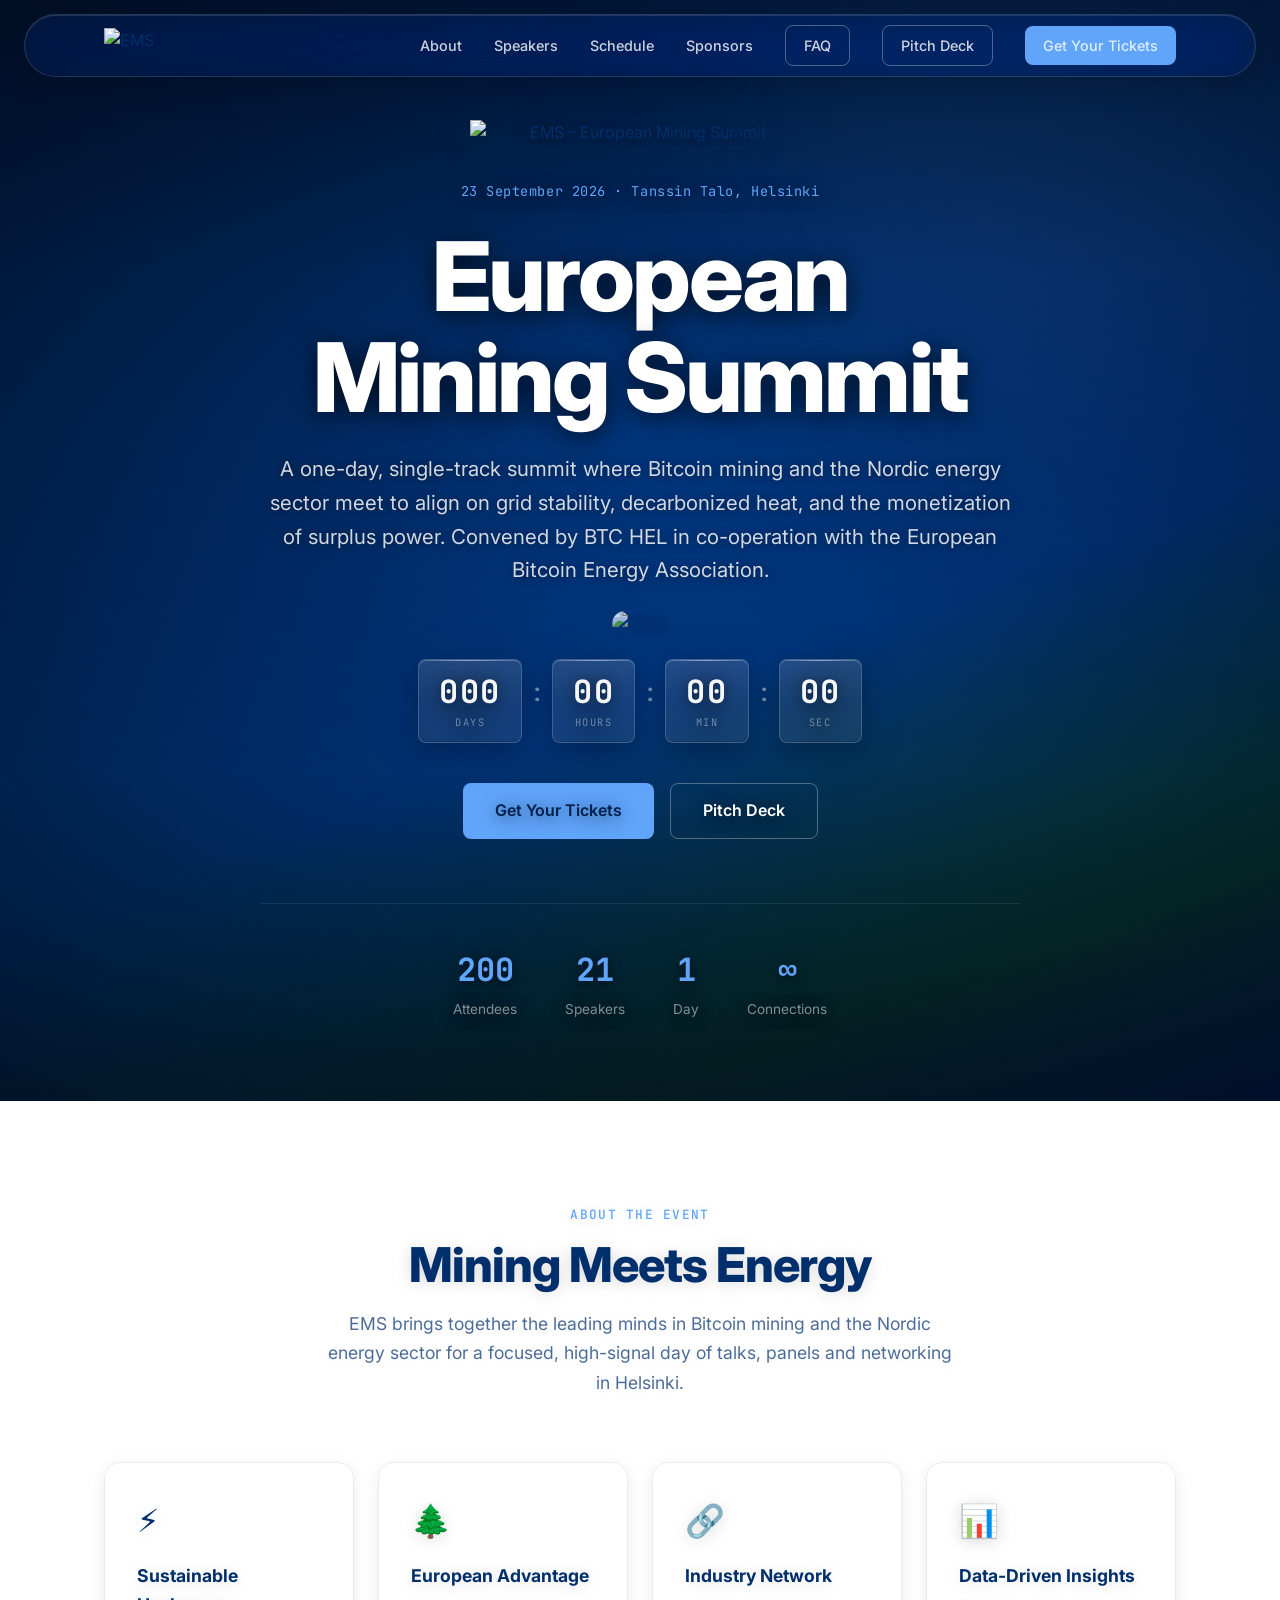
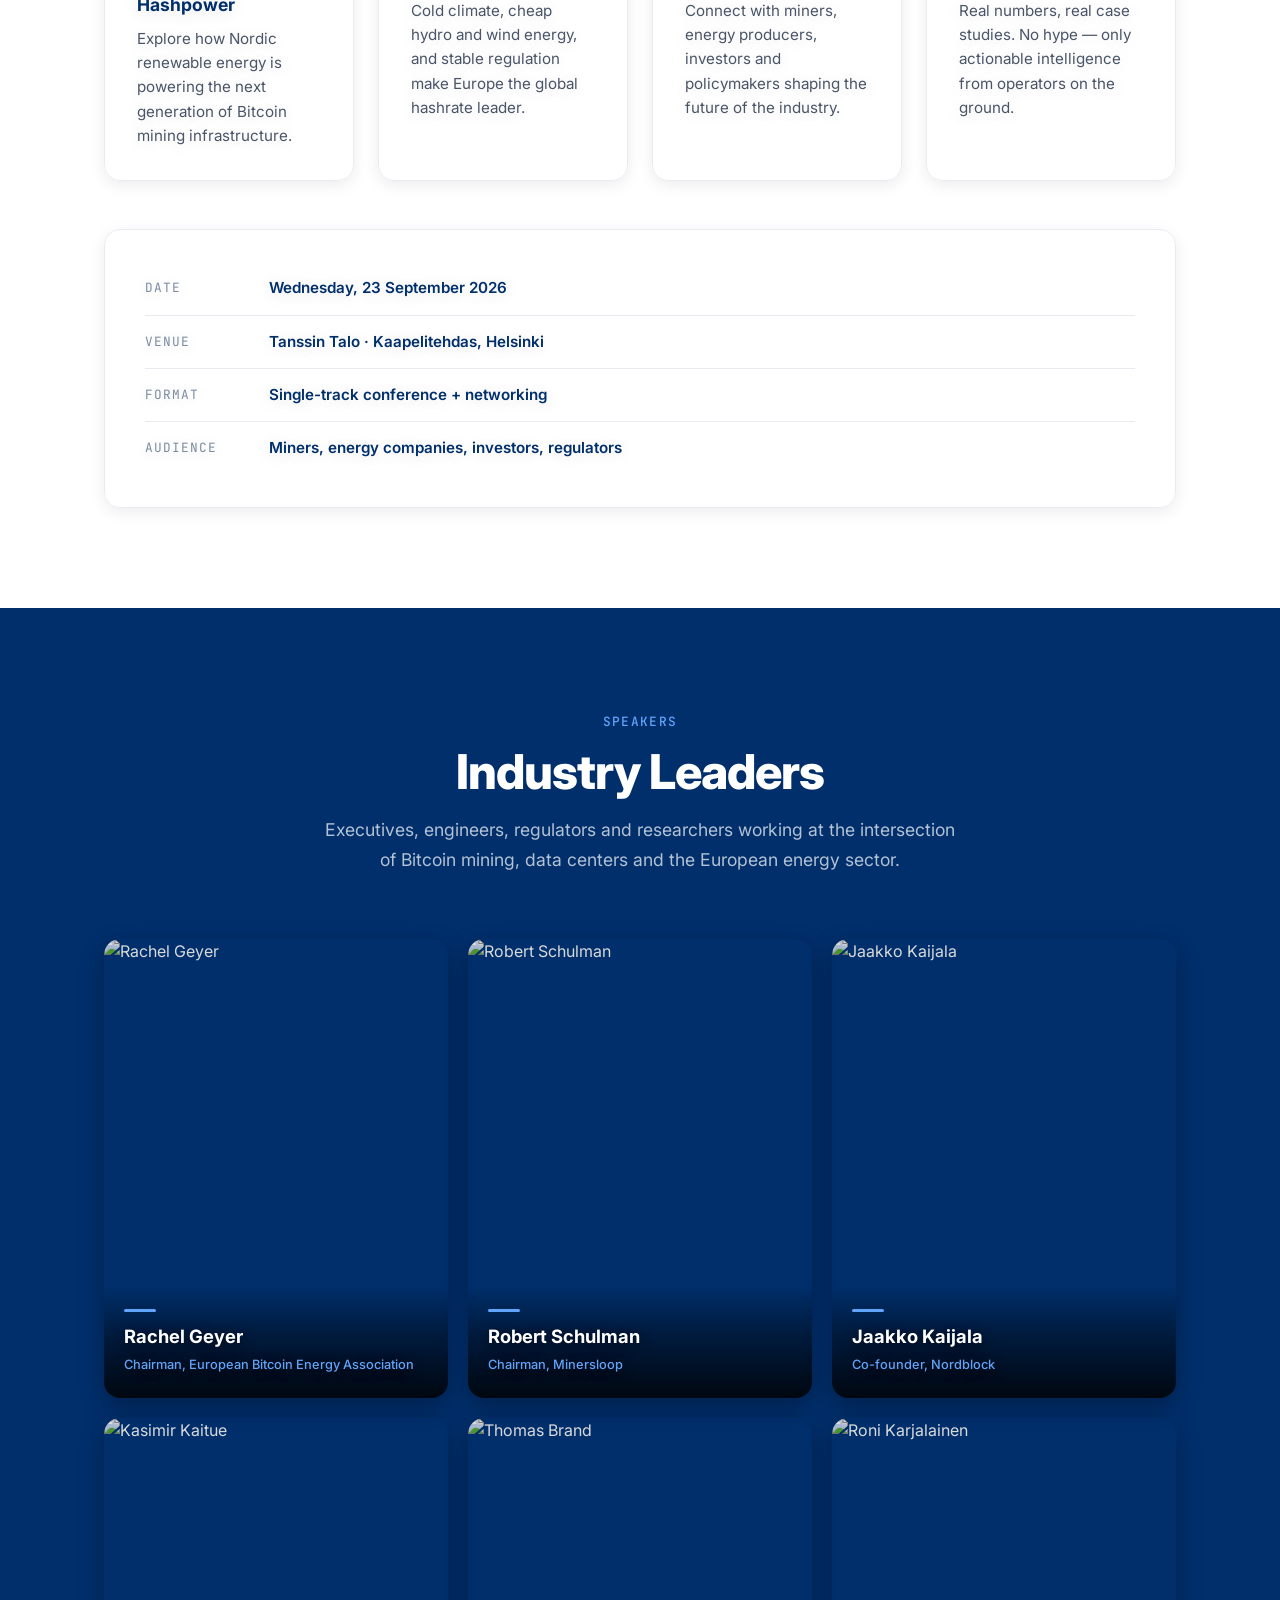
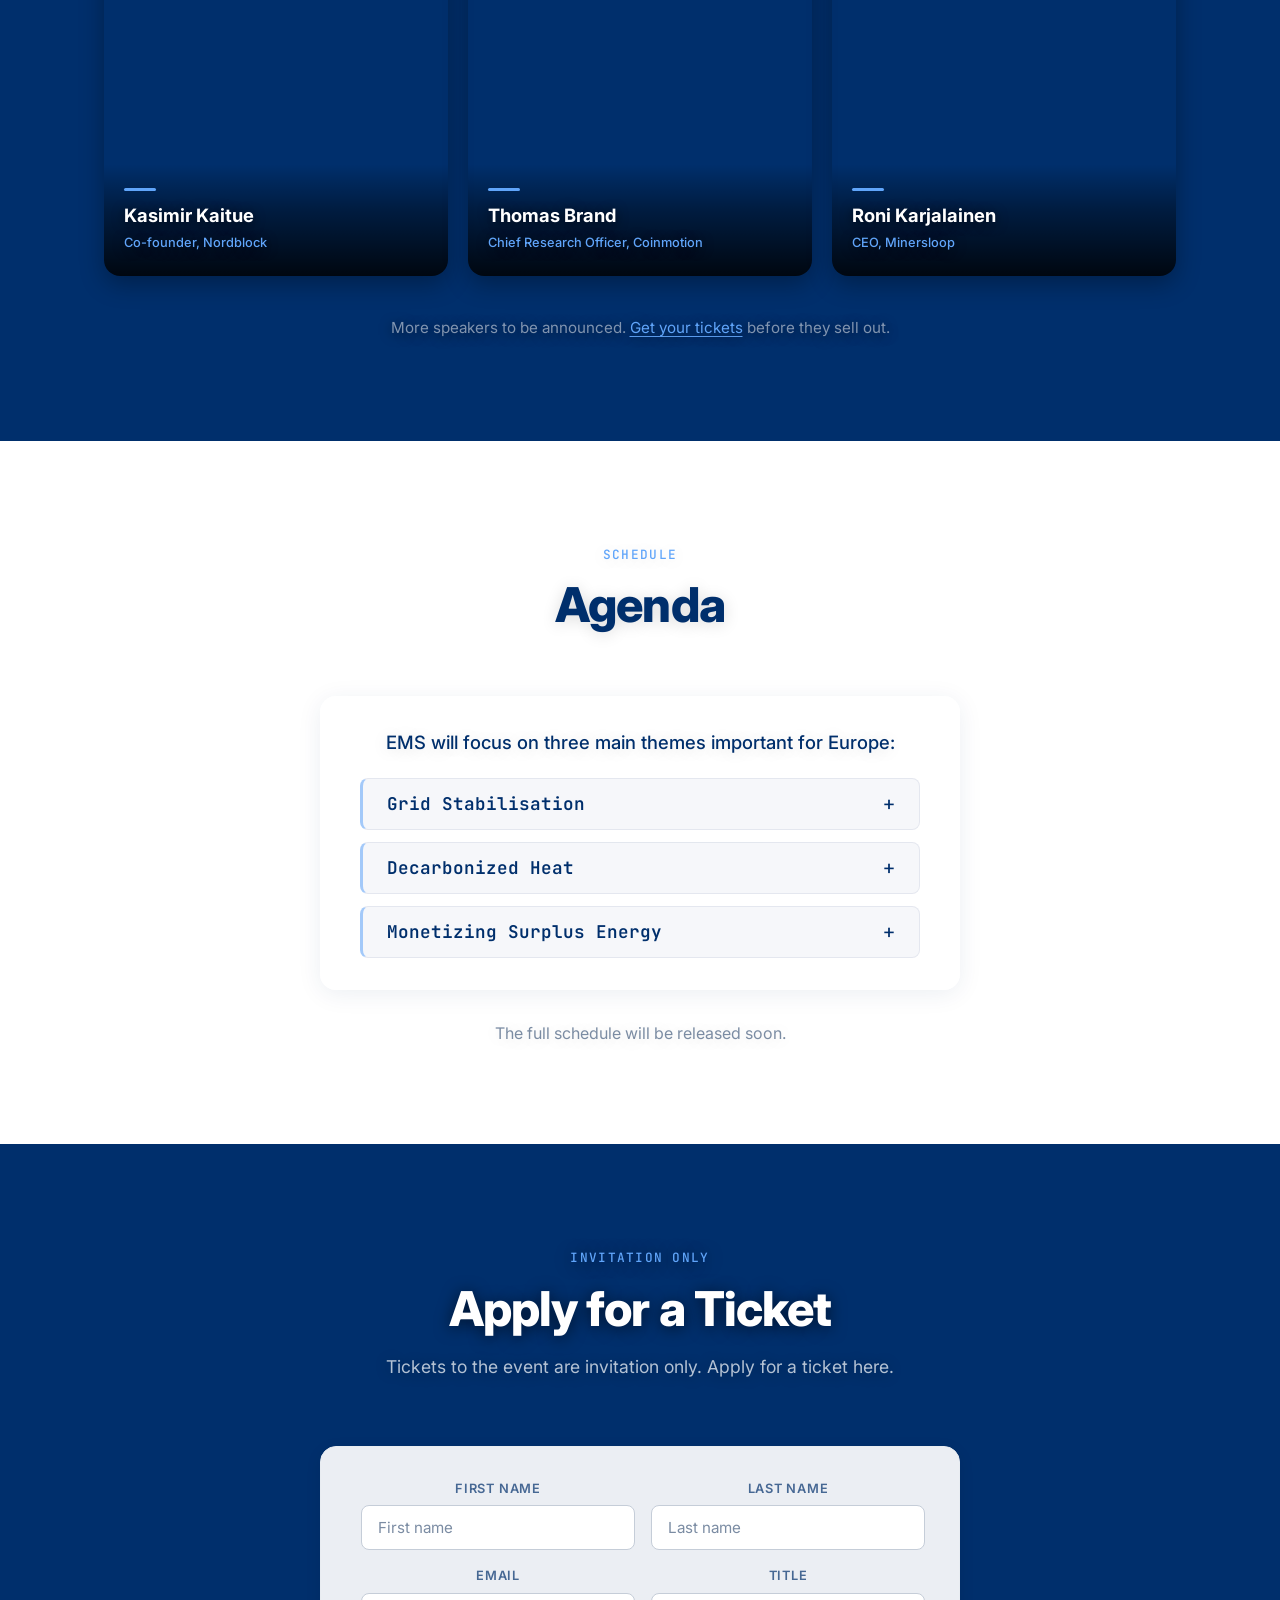
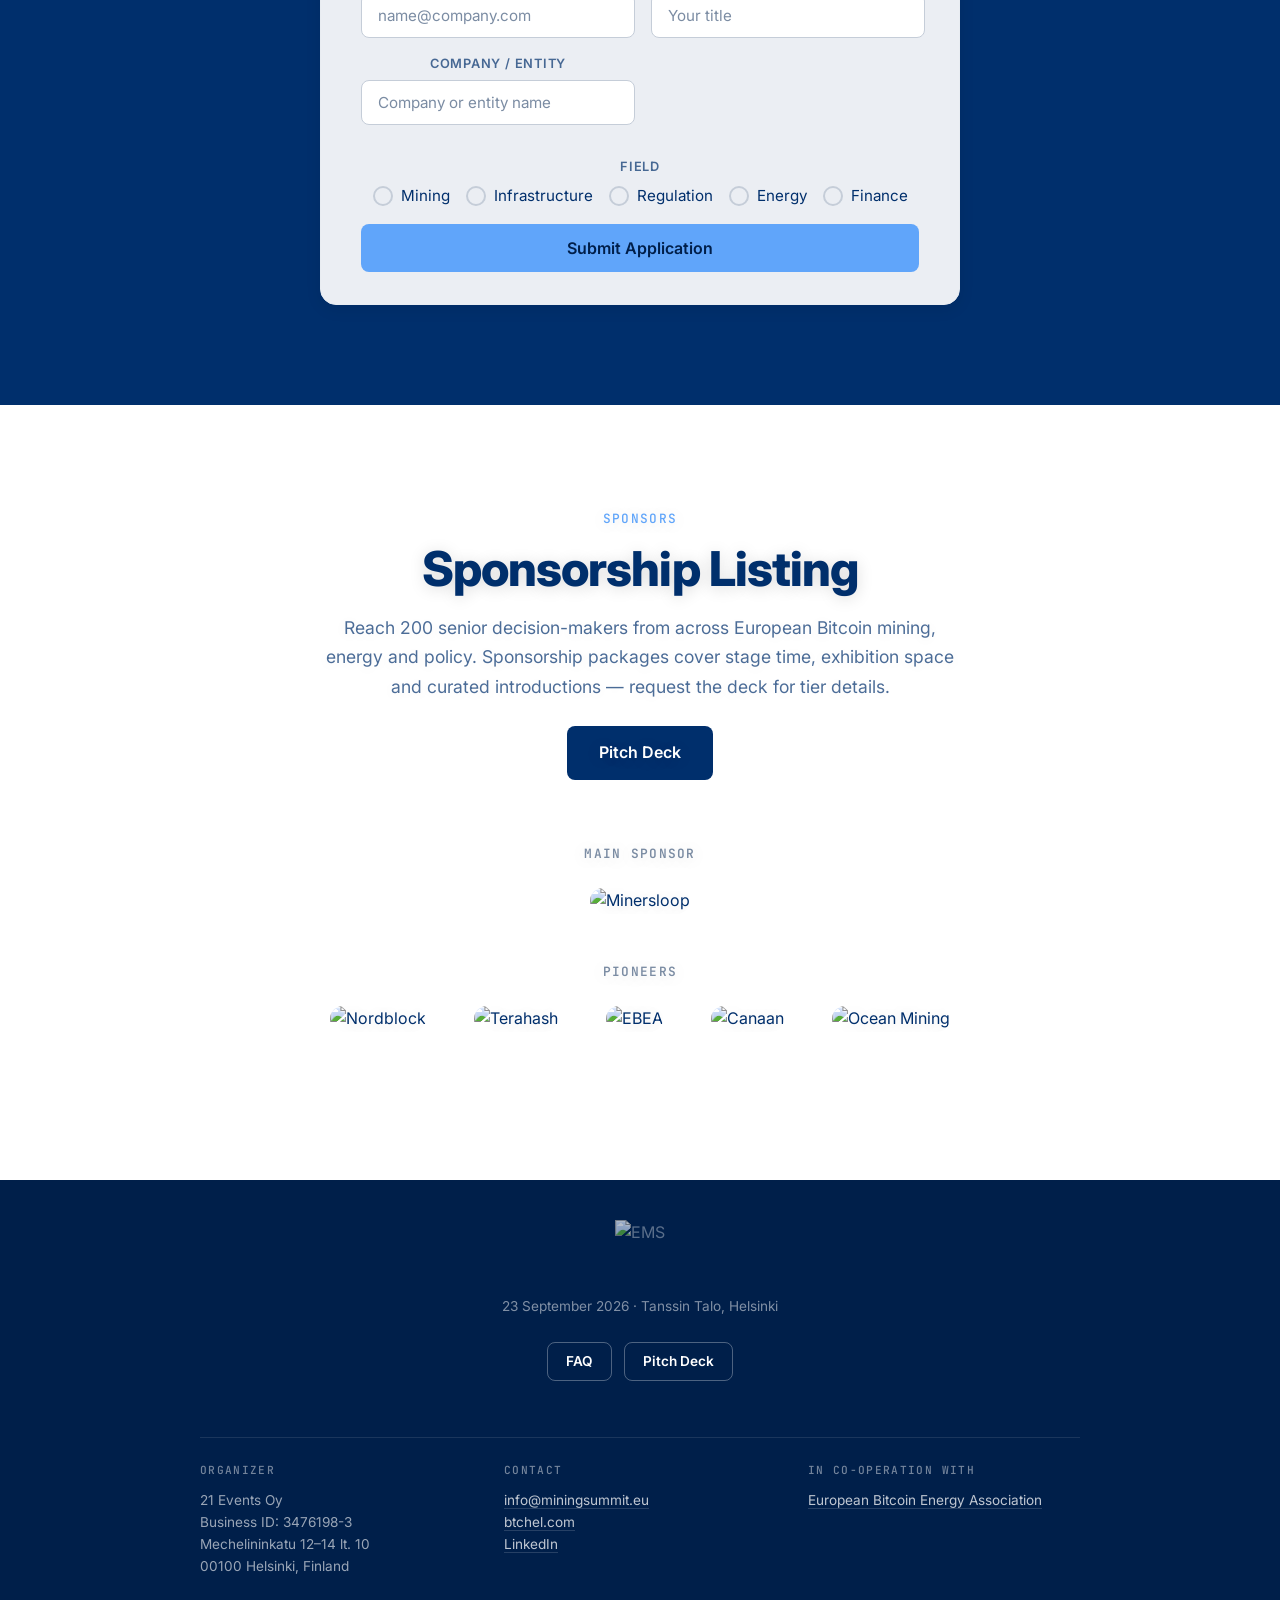
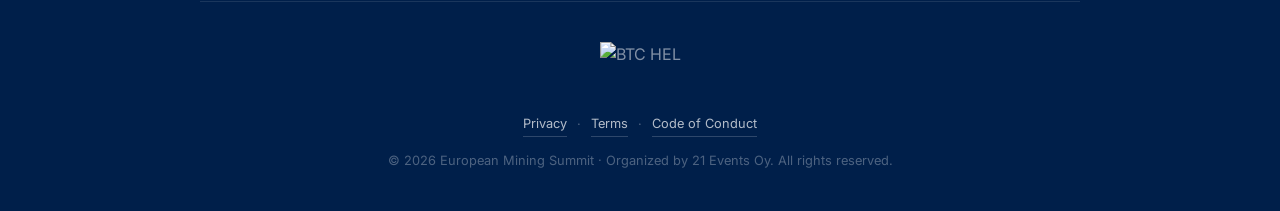
==== commit b265a085: "Remove SAZ Mining from sponsors - Removed SAZ Mining logo and link from sponsors section - Removed e" ====
--- a/index.html
+++ b/index.html
@@ -329,12 +329,6 @@
           <a href="https://oceanmining.co" target="_blank" rel="noopener"><img src="/sponsors/oceanmining.png" alt="Ocean Mining" class="sponsors-logos__img" /></a>
         </div>
       </div>
-      <div class="sponsor-category">
-        <h3 class="sponsor-category__title">Early Adopters</h3>
-        <div class="sponsors-logos sponsors-logos--small">
-          <a href="https://sazmining.com" target="_blank" rel="noopener"><img src="/sponsors/sazmining.png" alt="SAZ Mining" class="sponsors-logos__img" /></a>
-        </div>
-      </div>
     </div>
   </section>
 
--- a/style.css
+++ b/style.css
@@ -1091,7 +1091,8 @@
 }
 
 #ticket-form .form__radios {
-  justify-content: space-between;
+  justify-content: center;
+  gap: 8px 16px;
 }
 
 #ticket-form .form__success {
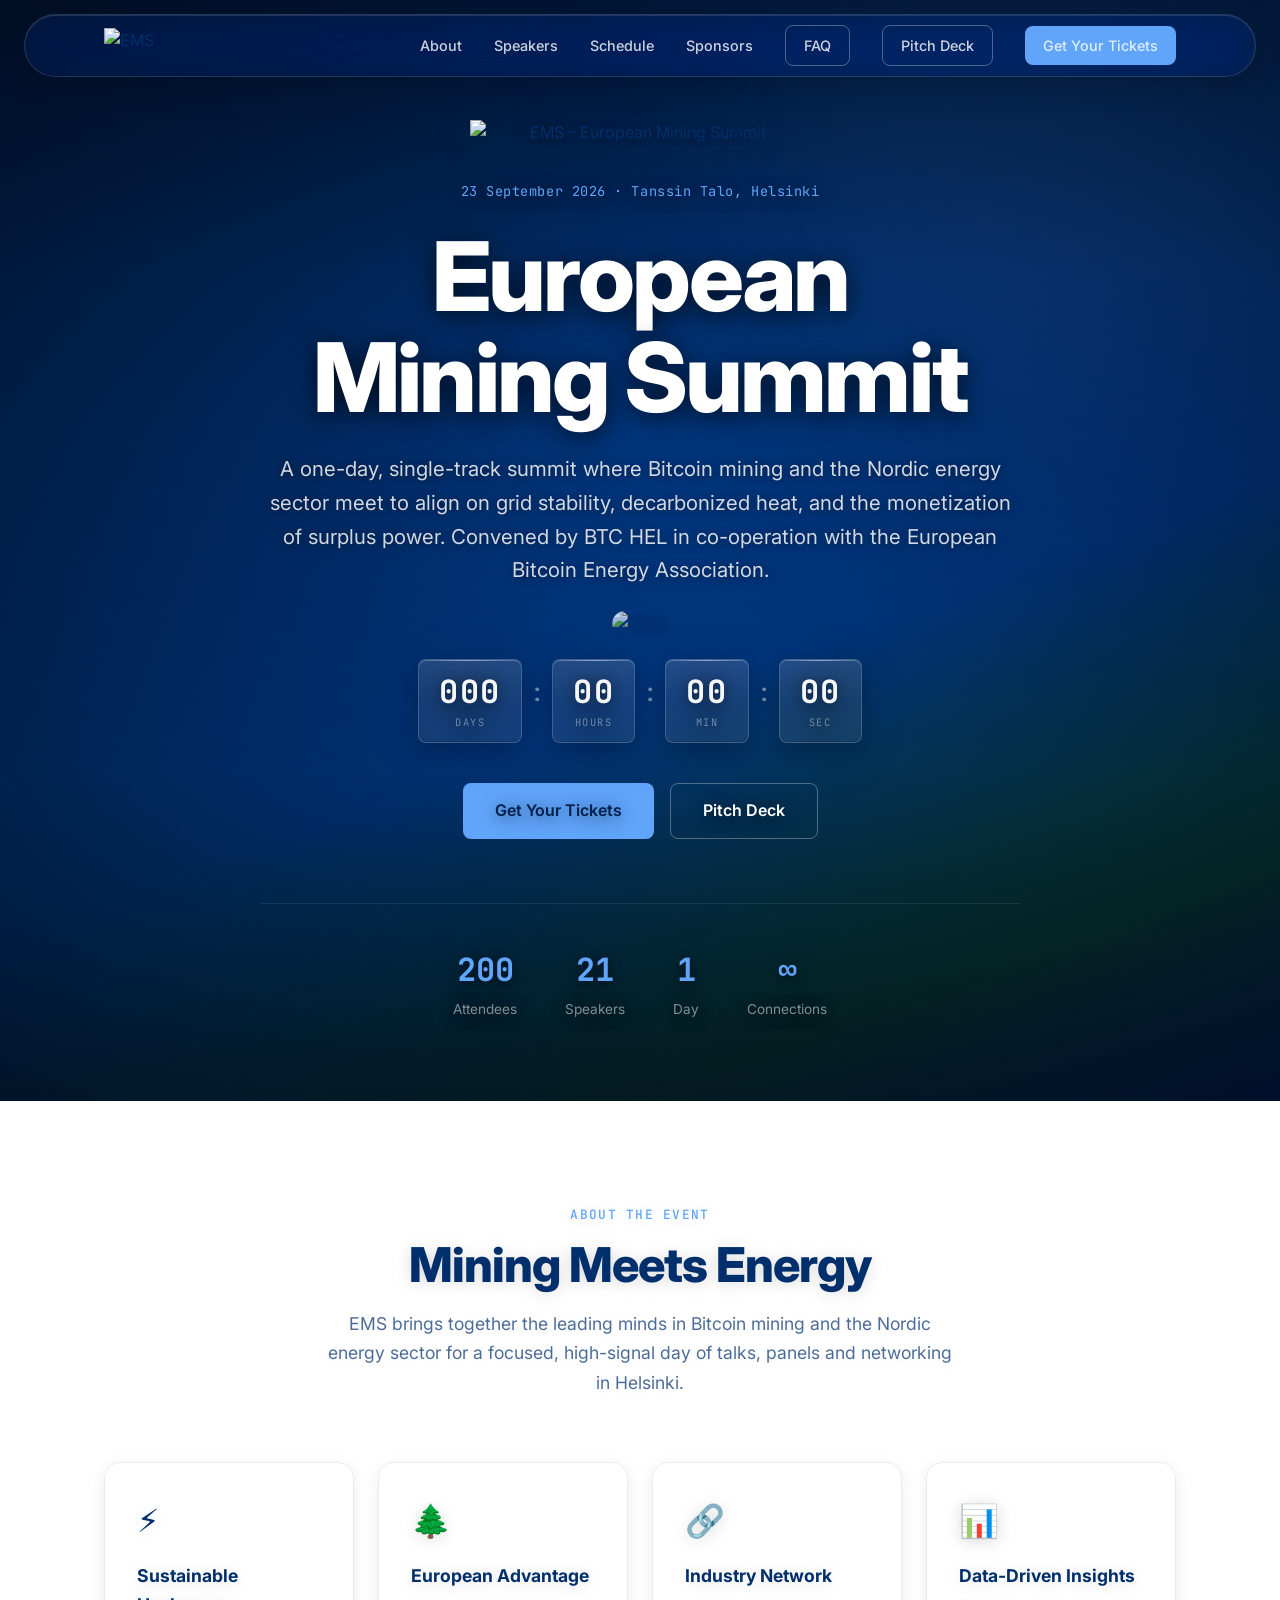
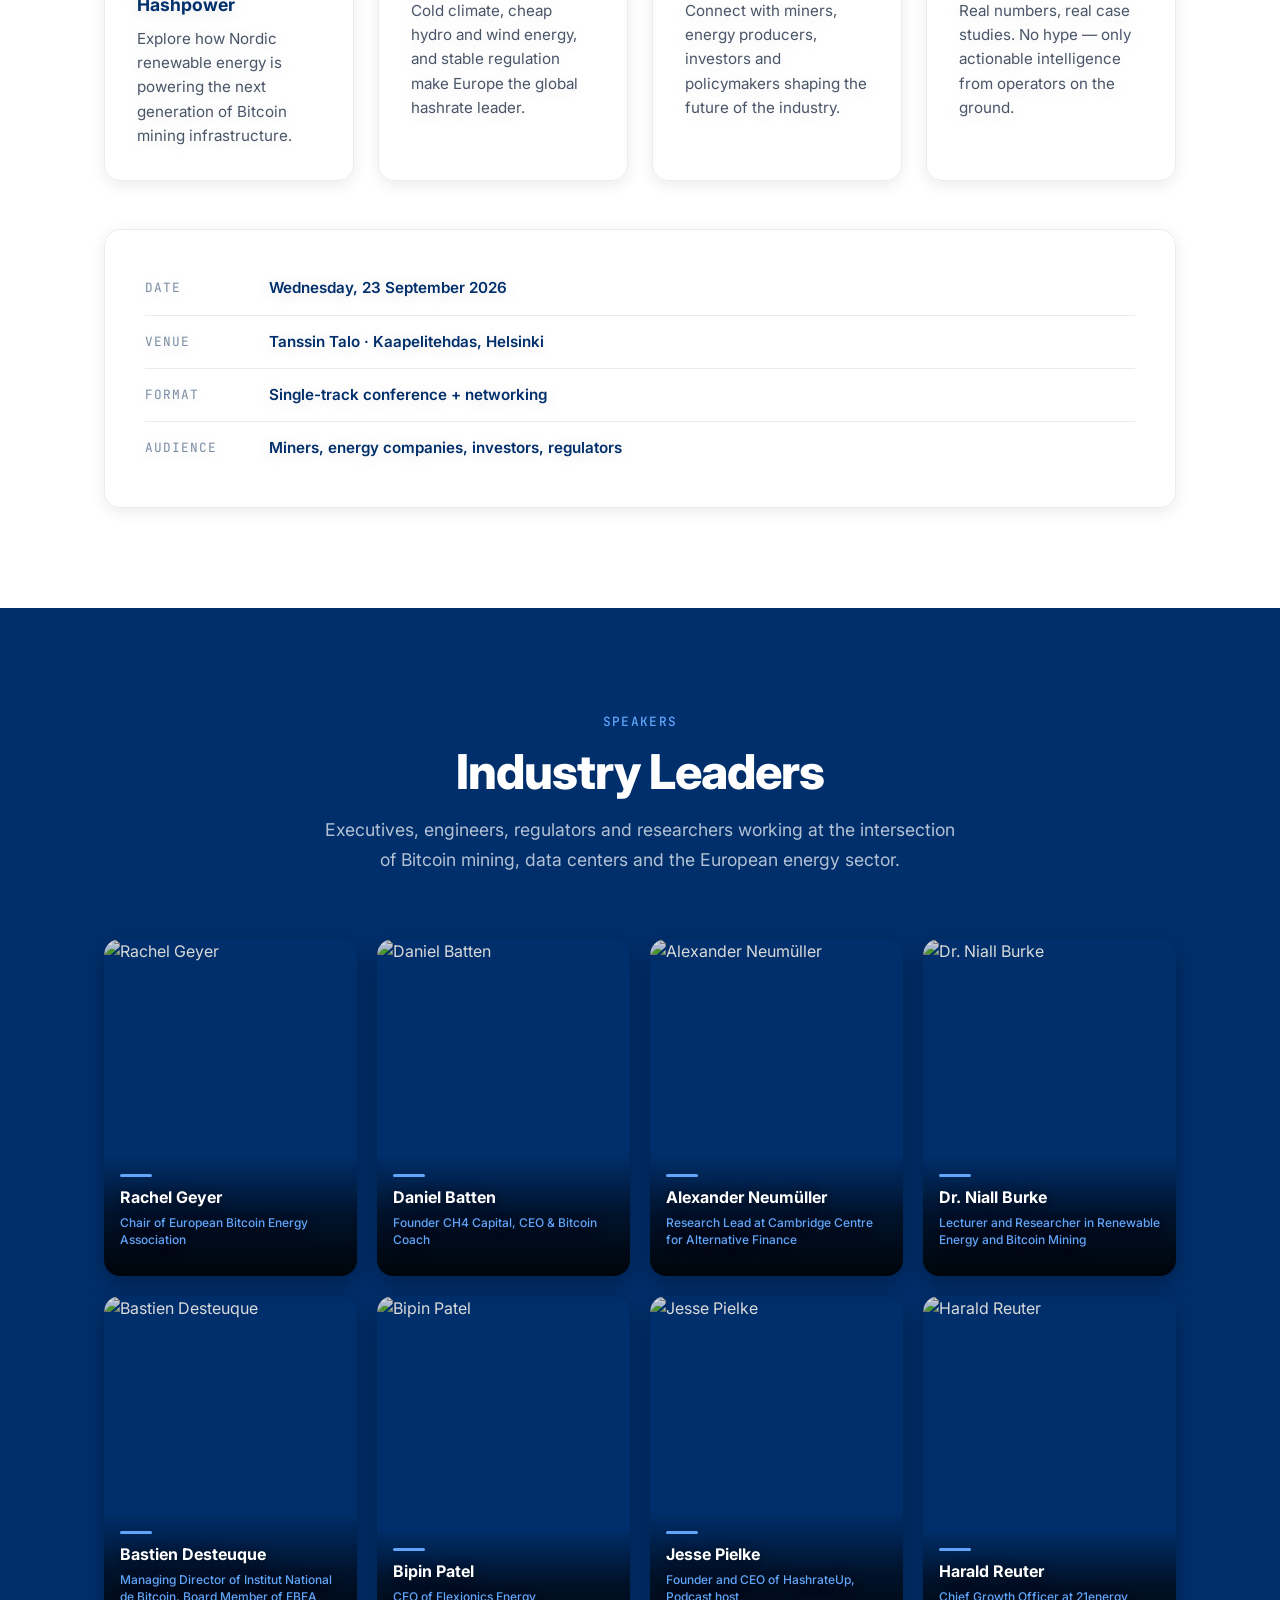
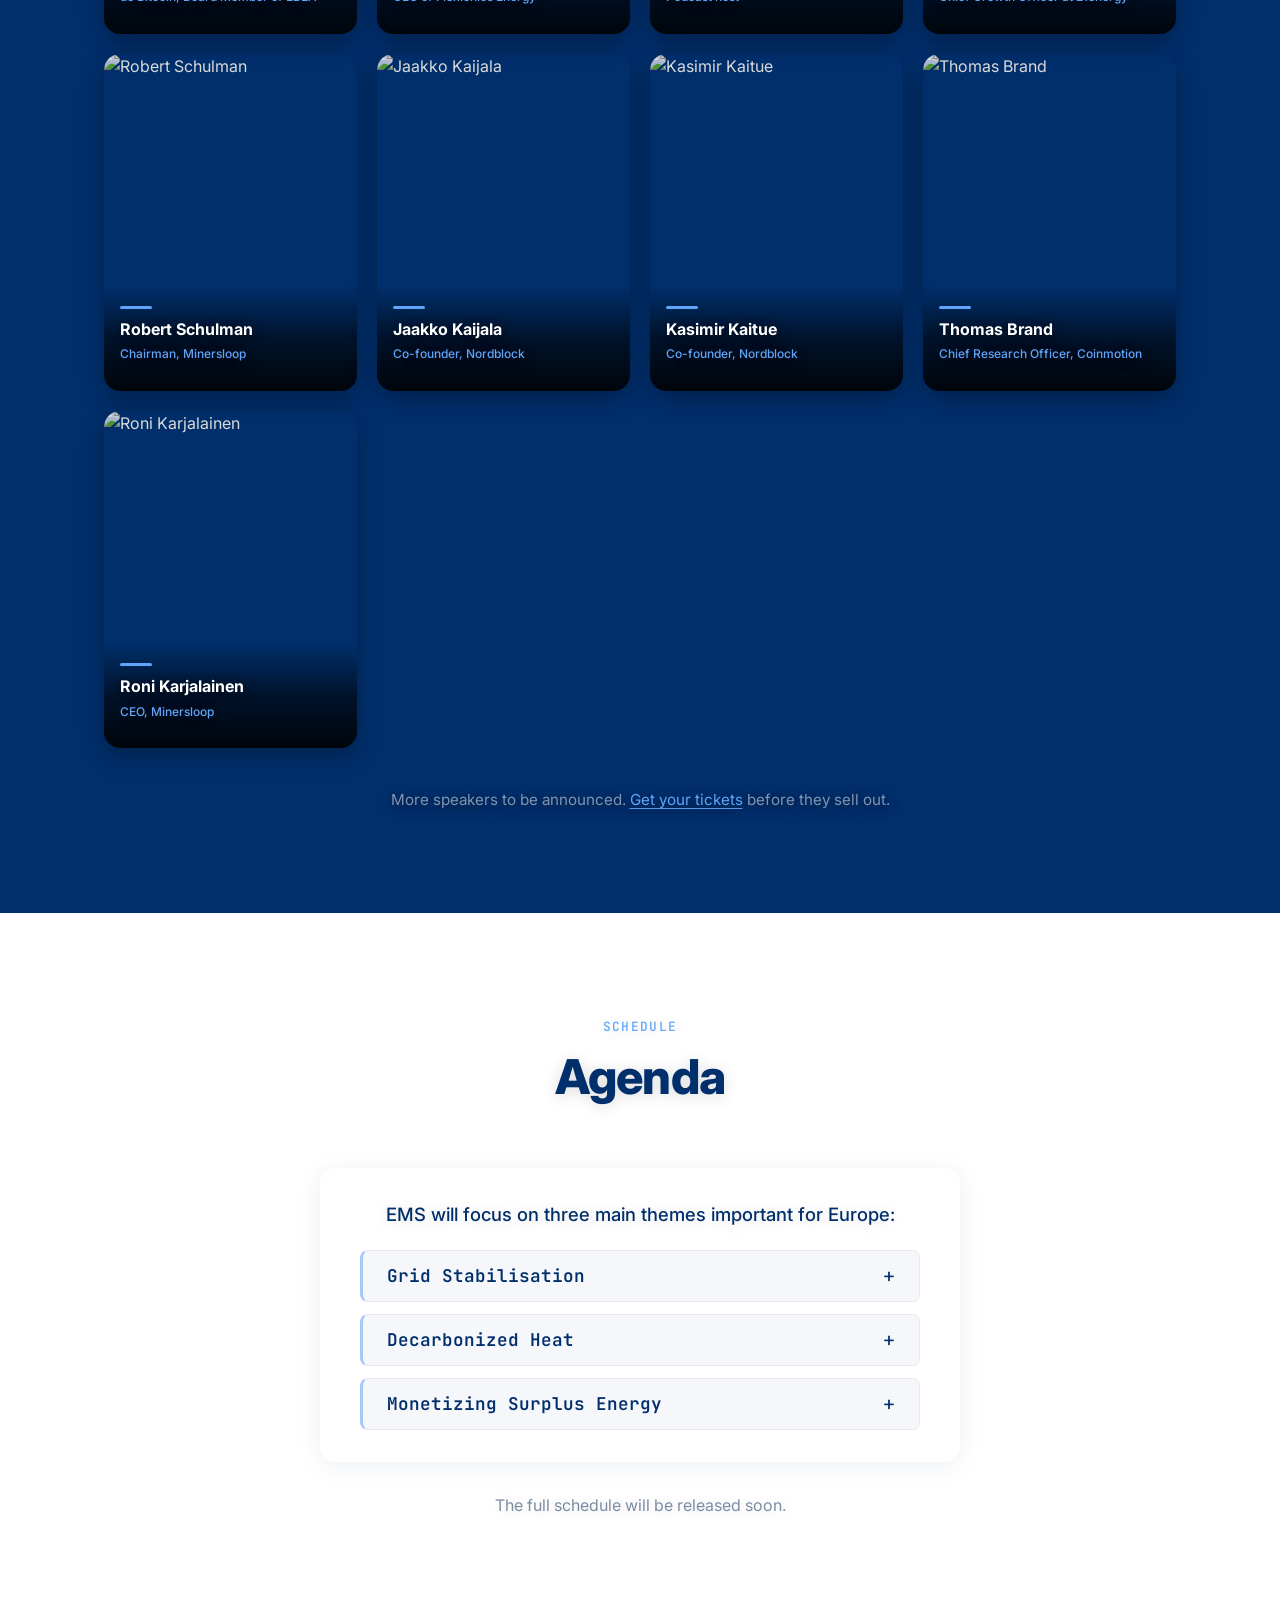
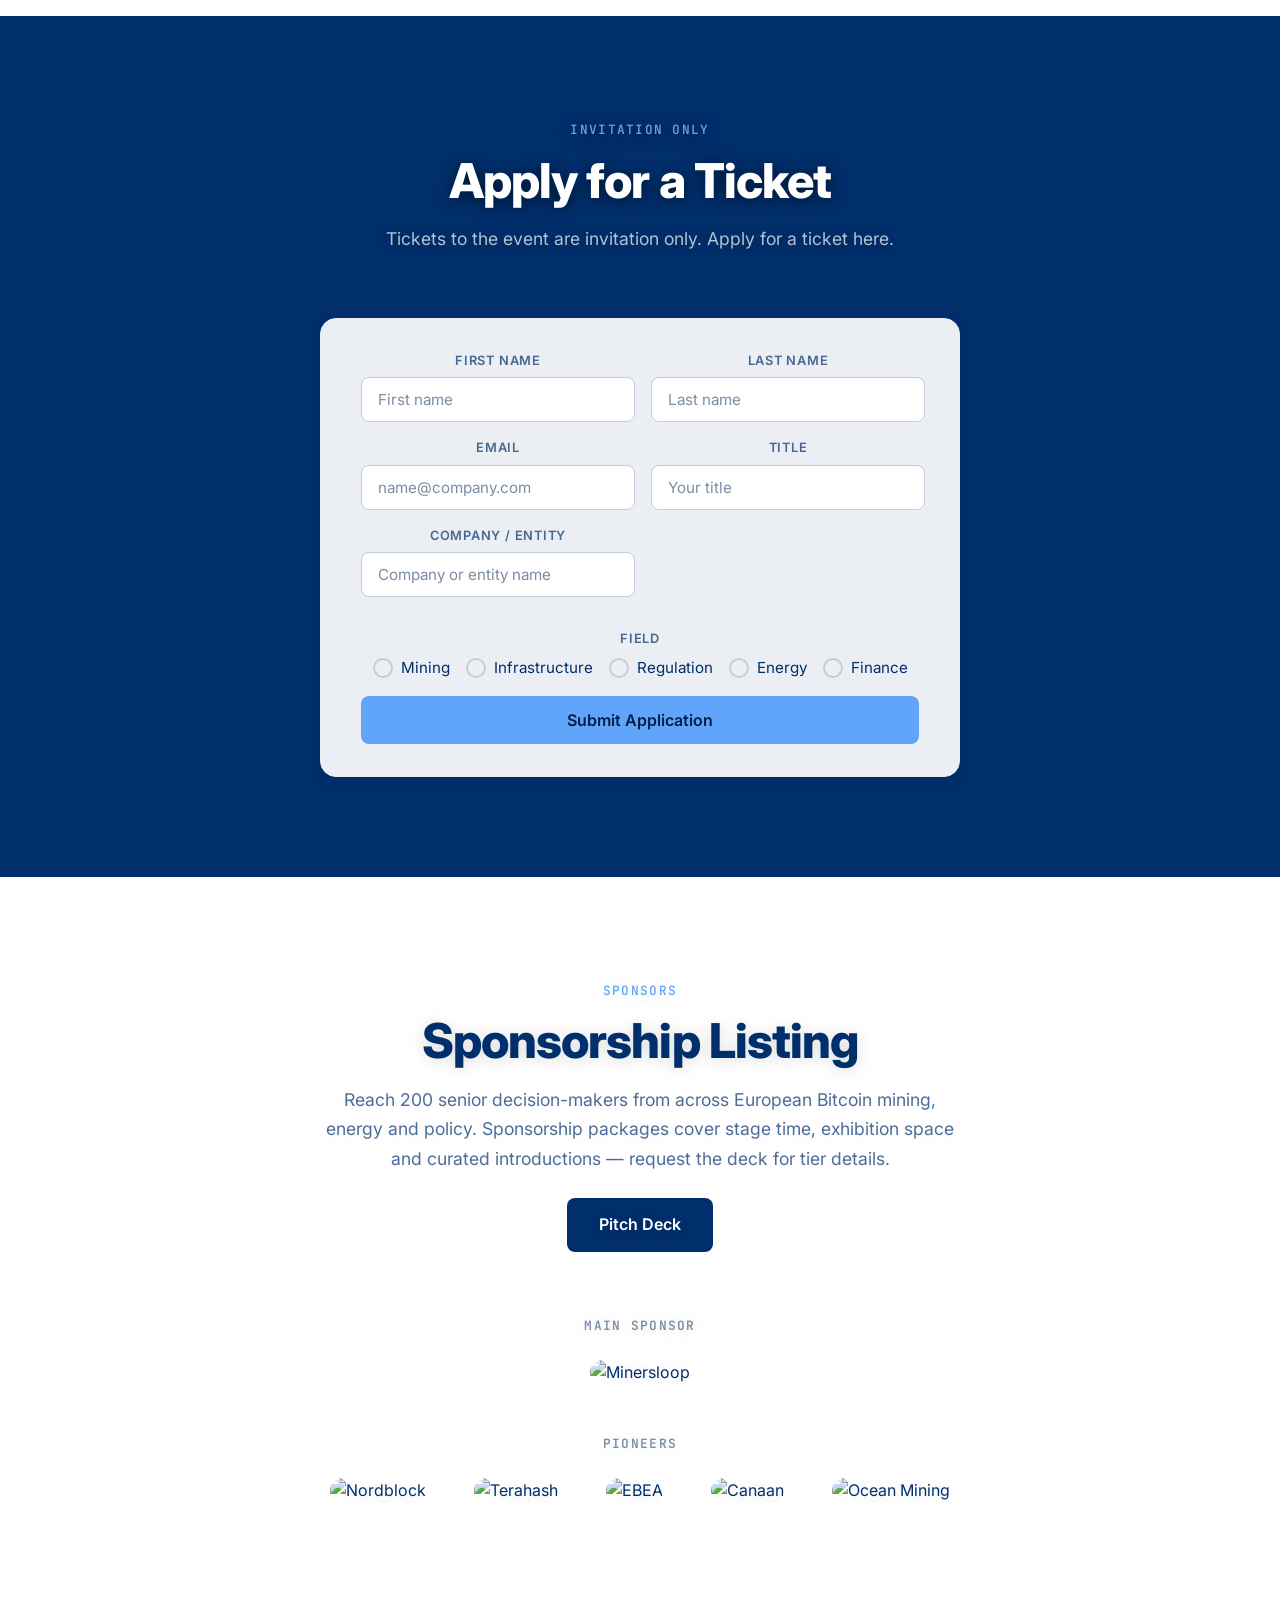
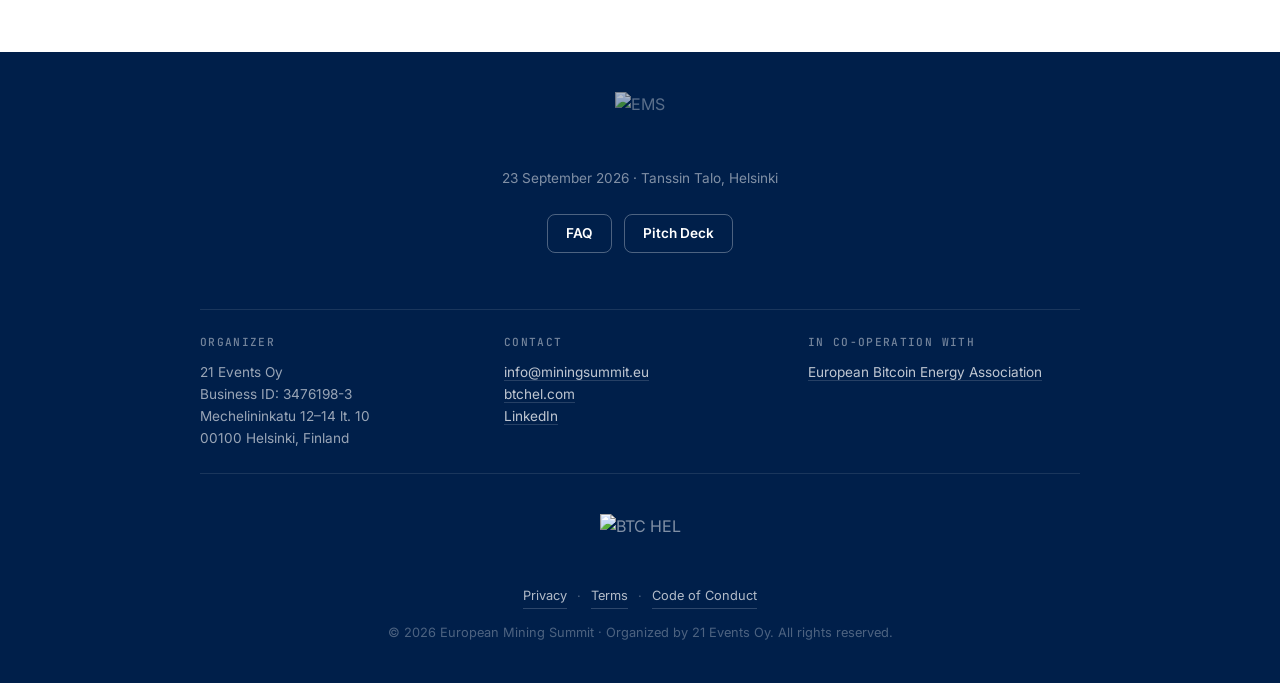
==== commit 0766925d: "Add 8 new speakers with bios and update grid to 4 columns - Add new speaker photos: Alexander Neumül" ====
--- a/index.html
+++ b/index.html
@@ -163,10 +163,66 @@
       </div>
       <div class="speakers-grid">
         <div class="speaker">
-          <img src="/speakers/rachelgeyer.jpg" alt="Rachel Geyer" class="speaker__photo" />
+          <img src="/speakers/rachelgeyer-new.jpg" alt="Rachel Geyer" class="speaker__photo" />
           <div class="speaker__info">
             <h3 class="speaker__name">Rachel Geyer</h3>
-            <p class="speaker__role">Chairman, European Bitcoin Energy Association</p>
+            <p class="speaker__role">Chair of European Bitcoin Energy Association</p>
+          </div>
+        </div>
+        <div class="speaker">
+          <img src="/speakers/danielbatten.jpg" alt="Daniel Batten" class="speaker__photo" />
+          <div class="speaker__info">
+            <h3 class="speaker__name">Daniel Batten</h3>
+            <p class="speaker__role">Founder CH4 Capital, CEO & Bitcoin Coach</p>
+            <p class="speaker__bio">Author of The Bitcoin Adoption Letter - uncovering the fast-changing story of Bitcoin</p>
+          </div>
+        </div>
+        <div class="speaker">
+          <img src="/speakers/alexanderneumuller.jpg" alt="Alexander Neumüller" class="speaker__photo" />
+          <div class="speaker__info">
+            <h3 class="speaker__name">Alexander Neumüller</h3>
+            <p class="speaker__role">Research Lead at Cambridge Centre for Alternative Finance</p>
+            <p class="speaker__bio">Cambridge Judge Business School, University of Cambridge, Cambridge Bitcoin Electricity Consumption Index</p>
+          </div>
+        </div>
+        <div class="speaker">
+          <img src="/speakers/niallburke.jpg" alt="Dr. Niall Burke" class="speaker__photo" />
+          <div class="speaker__info">
+            <h3 class="speaker__name">Dr. Niall Burke</h3>
+            <p class="speaker__role">Lecturer and Researcher in Renewable Energy and Bitcoin Mining</p>
+            <p class="speaker__bio">Co-Author of Academic Paper - Bitcoin Mining as Supply-Side Flexibility in Irish wind energy integration</p>
+          </div>
+        </div>
+        <div class="speaker">
+          <img src="/speakers/bastiendesteuque.jpg" alt="Bastien Desteuque" class="speaker__photo" />
+          <div class="speaker__info">
+            <h3 class="speaker__name">Bastien Desteuque</h3>
+            <p class="speaker__role">Managing Director of Institut National de Bitcoin, Board Member of EBEA</p>
+            <p class="speaker__bio">Expert on Nuclear Modulation in France, Flexible demand and Bitcoin mining</p>
+          </div>
+        </div>
+        <div class="speaker">
+          <img src="/speakers/bipinpatel.jpg" alt="Bipin Patel" class="speaker__photo" />
+          <div class="speaker__info">
+            <h3 class="speaker__name">Bipin Patel</h3>
+            <p class="speaker__role">CEO of Flexionics Energy</p>
+            <p class="speaker__bio">Delivering grid stability and balancing services to Nordic markets, Author of Bitcoin's Hidden Supply Chain</p>
+          </div>
+        </div>
+        <div class="speaker">
+          <img src="/speakers/jessepielke.jpg" alt="Jesse Pielke" class="speaker__photo" />
+          <div class="speaker__info">
+            <h3 class="speaker__name">Jesse Pielke</h3>
+            <p class="speaker__role">Founder and CEO of HashrateUp, Podcast host</p>
+            <p class="speaker__bio">Helping energy producers, capital partners and miners build Bitcoin mining infrastructure</p>
+          </div>
+        </div>
+        <div class="speaker">
+          <img src="/speakers/haraldreuter.jpg" alt="Harald Reuter" class="speaker__photo" />
+          <div class="speaker__info">
+            <h3 class="speaker__name">Harald Reuter</h3>
+            <p class="speaker__role">Chief Growth Officer at 21energy</p>
+            <p class="speaker__bio">Board member at EBEA</p>
           </div>
         </div>
         <div class="speaker">
--- a/style.css
+++ b/style.css
@@ -604,7 +604,7 @@
 
 .speakers-grid {
   display: grid;
-  grid-template-columns: repeat(auto-fit, minmax(280px, 1fr));
+  grid-template-columns: repeat(4, 1fr);
   gap: 20px;
 }
 
@@ -641,12 +641,17 @@
   bottom: 0;
   left: 0;
   right: 0;
-  padding: 24px 20px;
-  background: linear-gradient(to top, rgba(0, 0, 0, 0.85) 0%, rgba(0, 0, 0, 0.4) 60%, transparent 100%);
+  padding: 20px 16px;
+  background: linear-gradient(to top, rgba(0, 0, 0, 0.9) 0%, rgba(0, 0, 0, 0.6) 50%, transparent 100%);
+  transition: var(--transition);
+}
+
+.speaker:hover .speaker__info {
+  background: linear-gradient(to top, rgba(0, 0, 0, 0.95) 0%, rgba(0, 0, 0, 0.8) 70%, rgba(0, 0, 0, 0.5) 100%);
 }
 
 .speaker__name {
-  font-size: 1.15rem;
+  font-size: 1rem;
   font-weight: 700;
   color: var(--white);
   margin-bottom: 4px;
@@ -659,16 +664,35 @@
   width: 32px;
   height: 3px;
   background: var(--green);
-  margin-bottom: 10px;
+  margin-bottom: 8px;
   border-radius: 2px;
 }
 
 .speaker__role {
-  font-size: 0.8rem;
+  font-size: 0.75rem;
   color: var(--green);
   font-weight: 500;
   line-height: 1.4;
   text-shadow: 0 2px 12px rgba(0, 0, 0, 0.7);
+  margin-bottom: 8px;
+}
+
+.speaker__bio {
+  font-size: 0.7rem;
+  color: rgba(255, 255, 255, 0.85);
+  line-height: 1.5;
+  text-shadow: 0 2px 12px rgba(0, 0, 0, 0.7);
+  max-height: 0;
+  opacity: 0;
+  overflow: hidden;
+  transition: max-height 0.3s ease, opacity 0.3s ease, margin-top 0.3s ease;
+  margin-top: 0;
+}
+
+.speaker:hover .speaker__bio {
+  max-height: 100px;
+  opacity: 1;
+  margin-top: 8px;
 }
 
 .speakers-note {
@@ -1405,11 +1429,26 @@
   }
 
   .speaker__info {
-    padding: 16px 14px;
+    padding: 12px 10px;
   }
 
   .speaker__name {
-    font-size: 1rem;
+    font-size: 0.85rem;
+  }
+
+  .speaker__role {
+    font-size: 0.65rem;
+  }
+
+  .speaker__bio {
+    font-size: 0.6rem;
+  }
+
+  .speaker:hover .speaker__bio {
+    display: -webkit-box;
+    -webkit-line-clamp: 3;
+    -webkit-box-orient: vertical;
+    overflow: hidden;
   }
 }
 
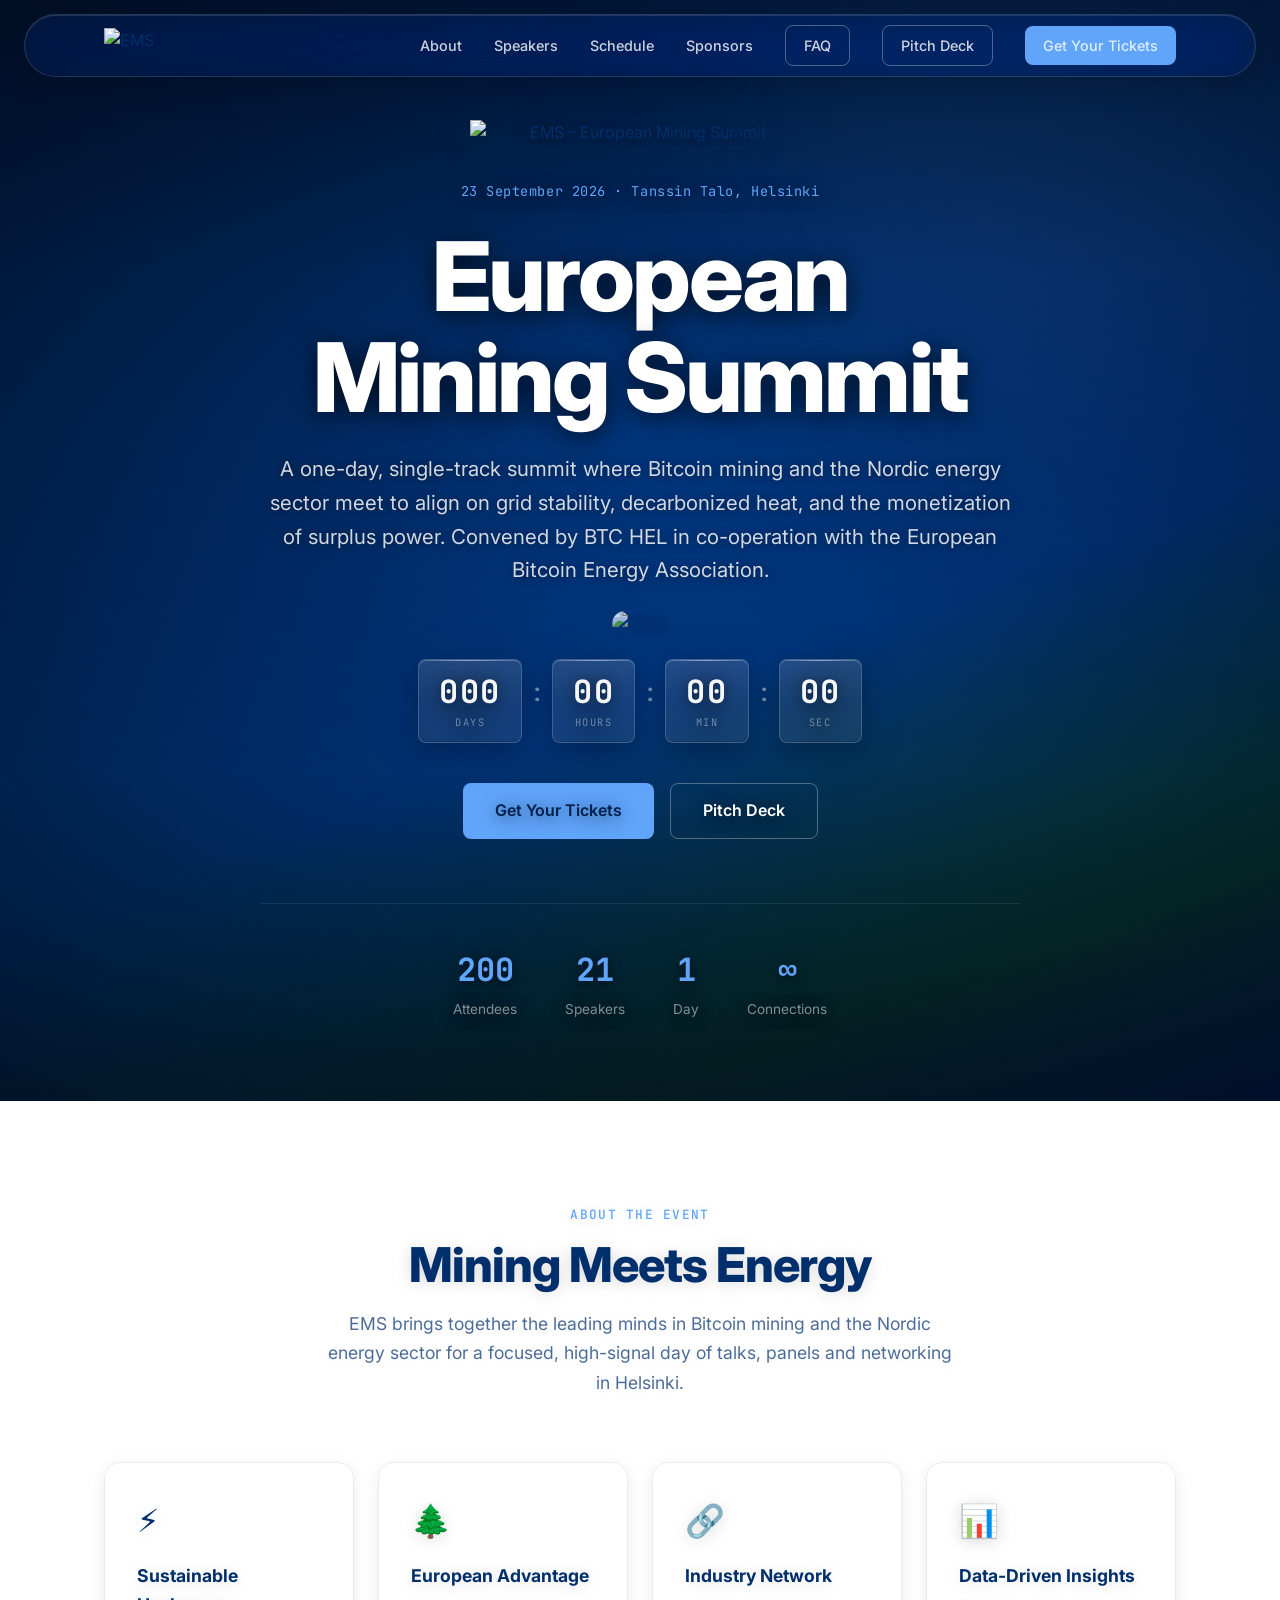
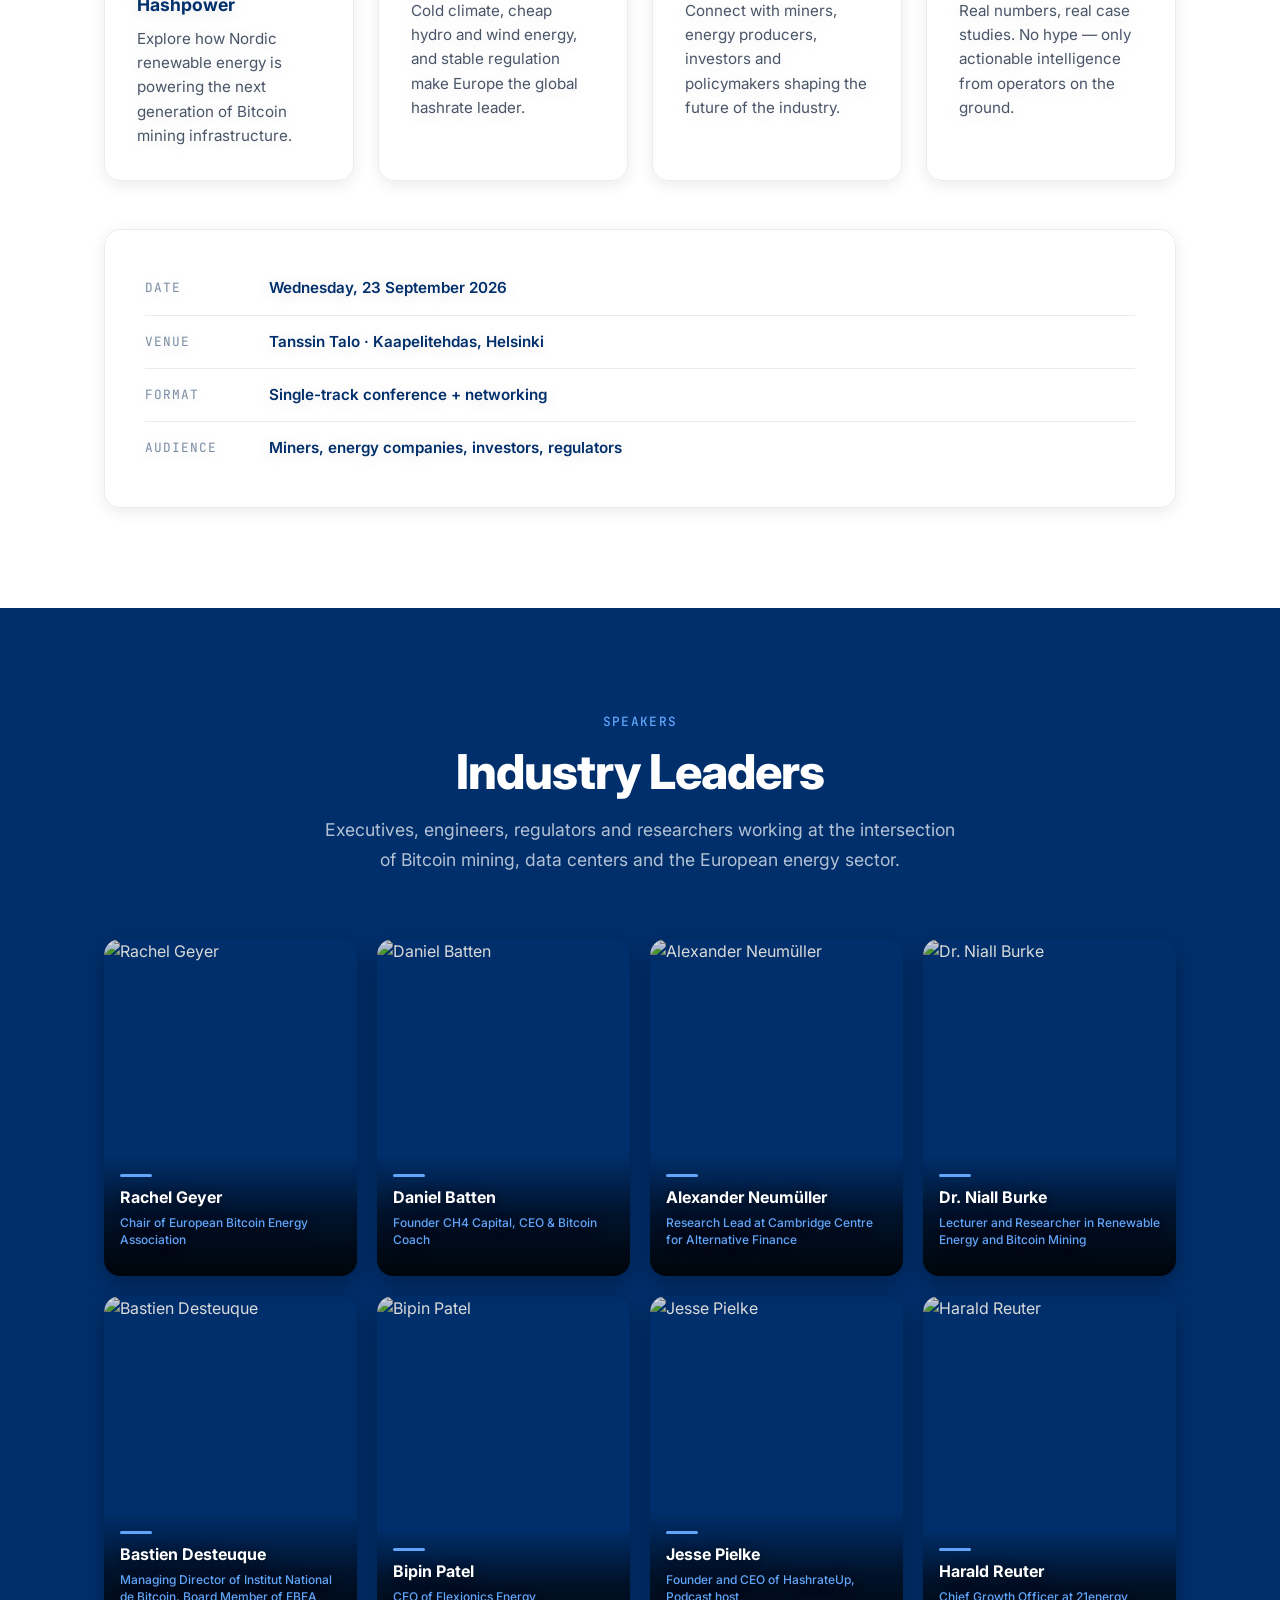
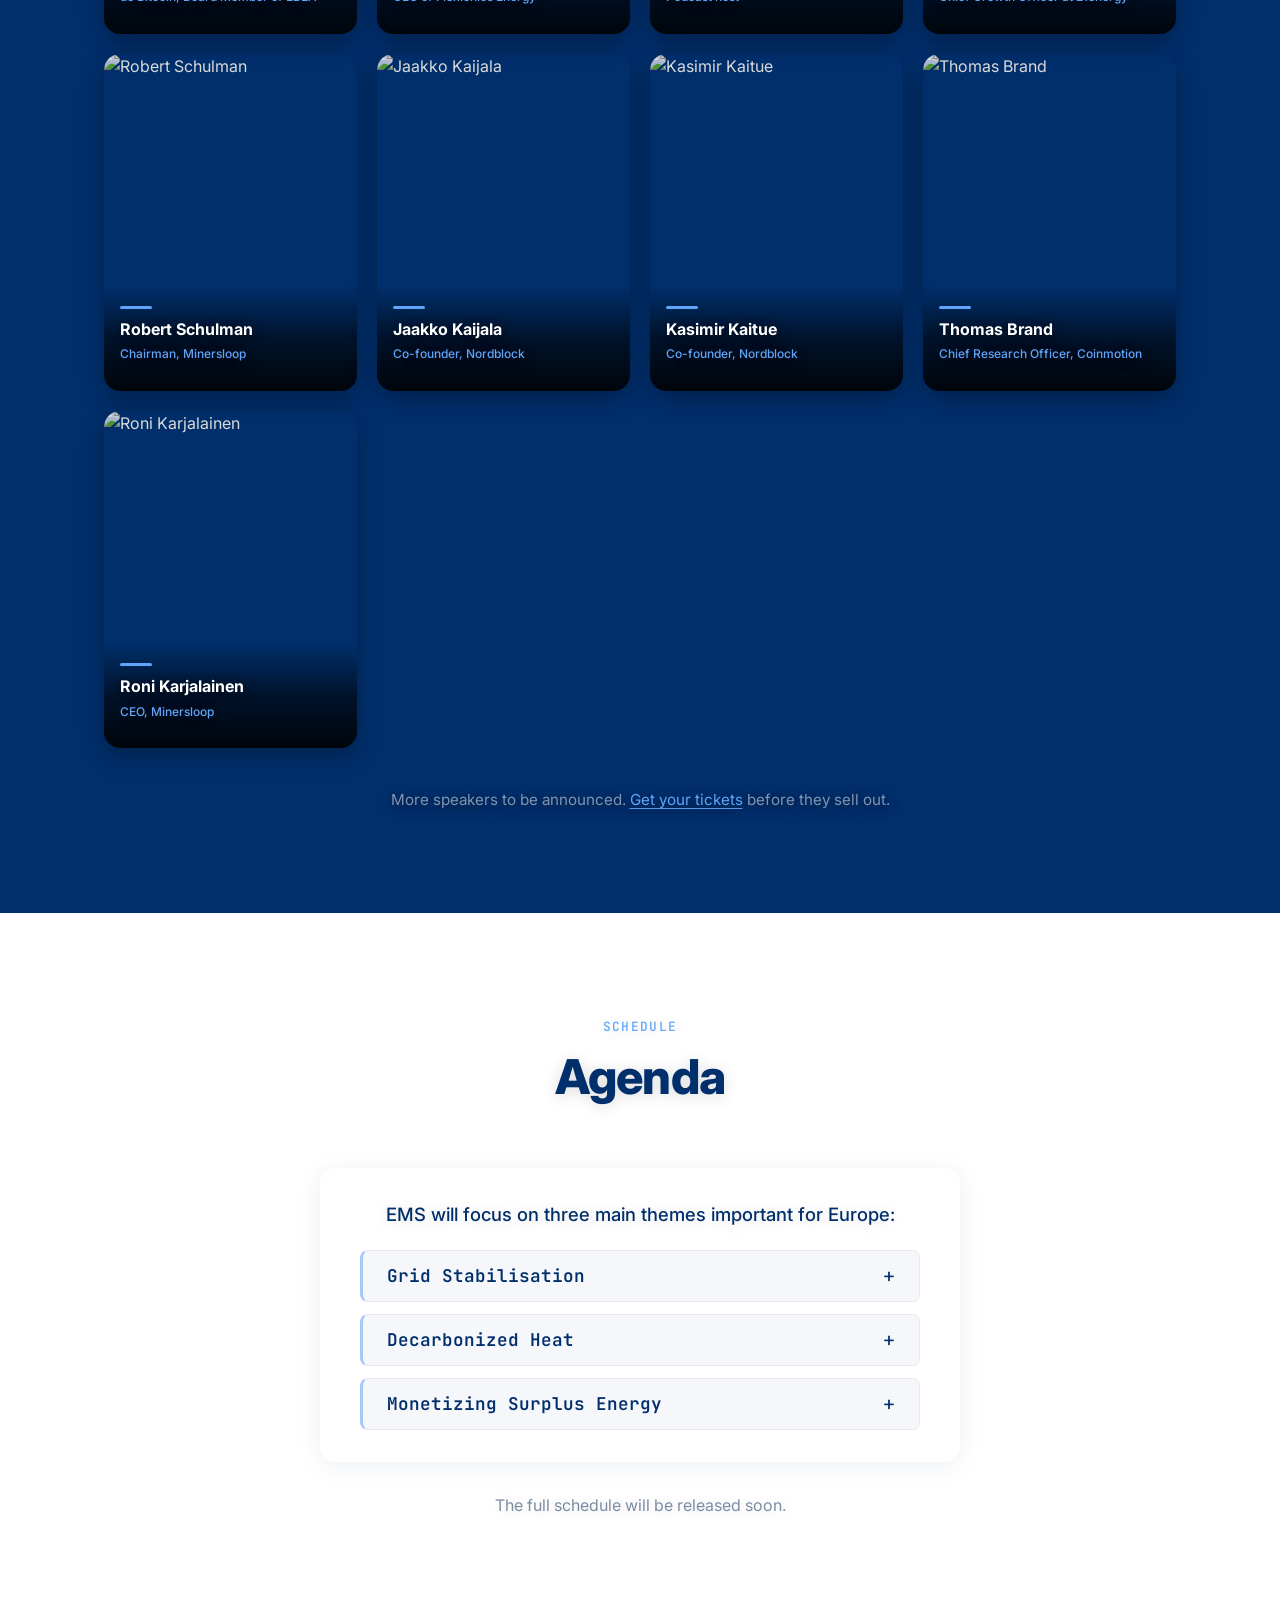
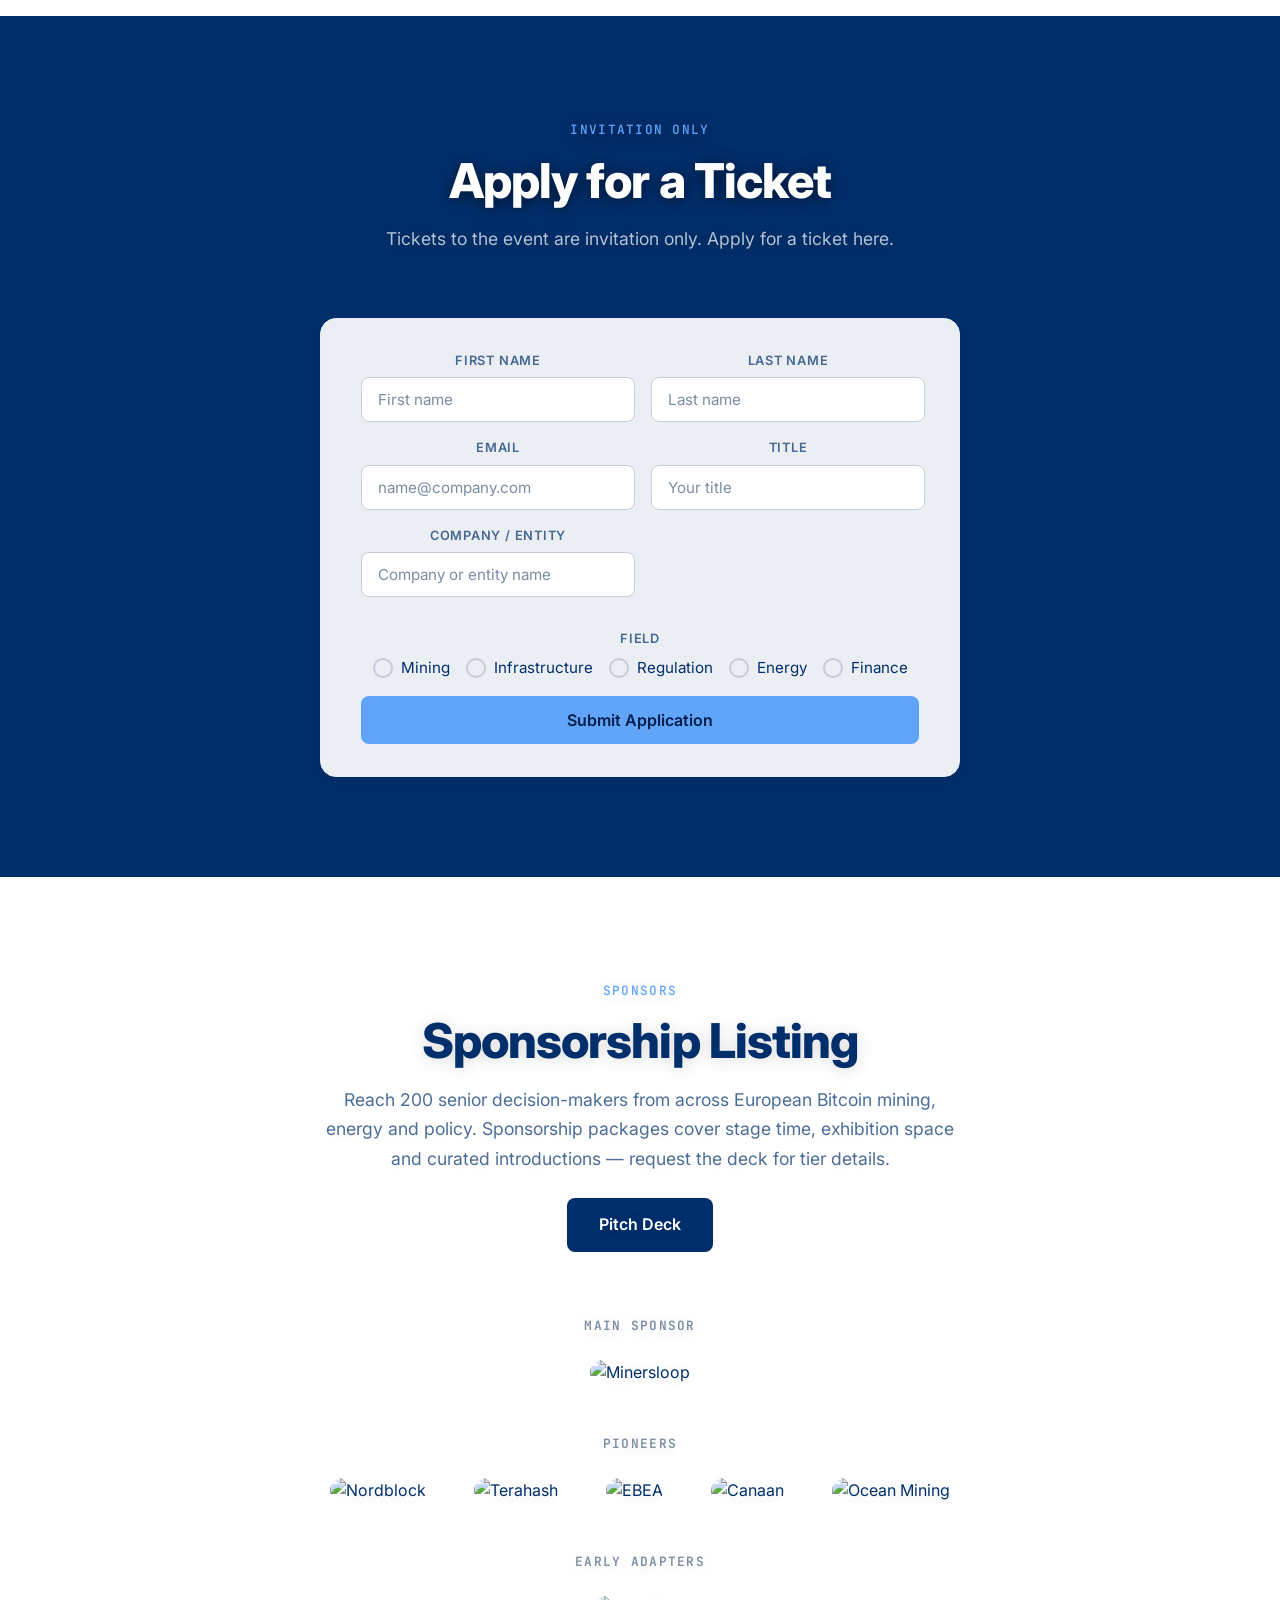
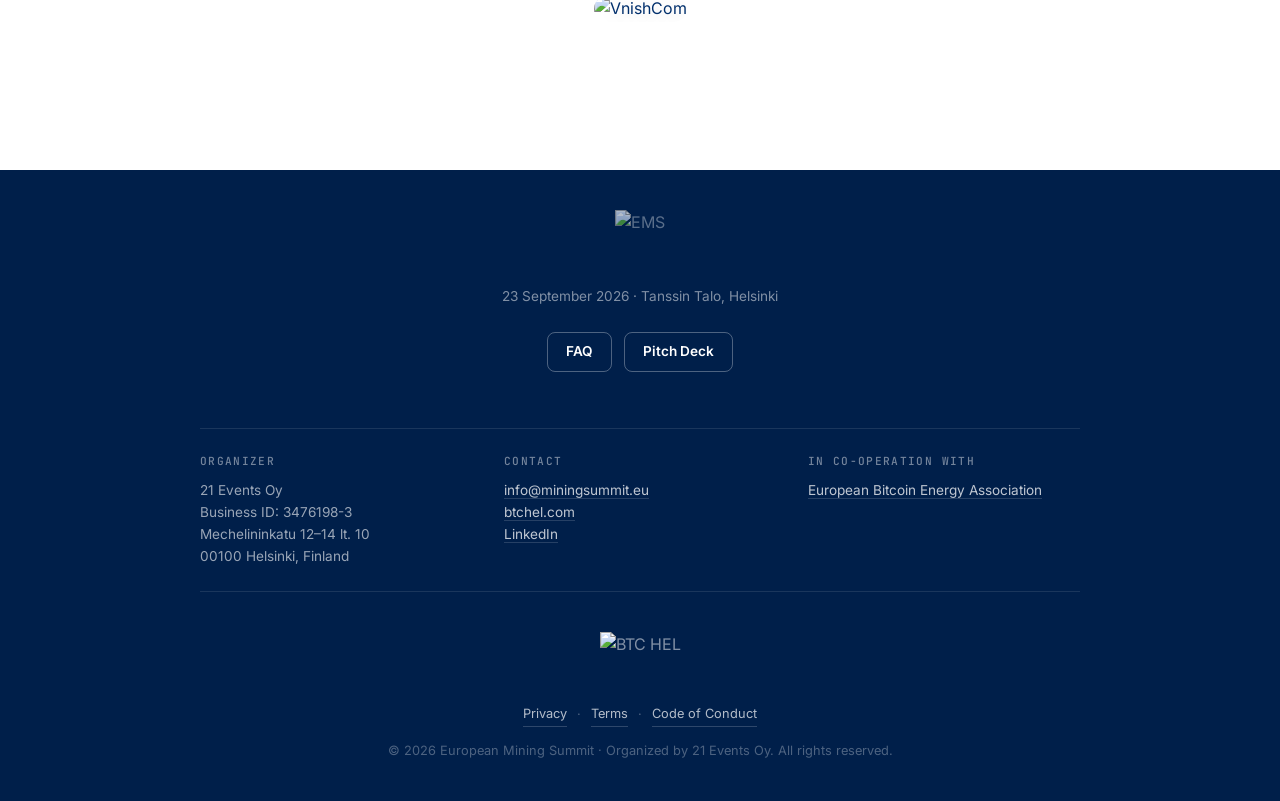
==== commit a1f99f85: "Add VnishCom sponsor under new Early Adapters category Co-authored-by: remu <assistentti@users.norep" ====
--- a/index.html
+++ b/index.html
@@ -385,6 +385,12 @@
           <a href="https://oceanmining.co" target="_blank" rel="noopener"><img src="/sponsors/oceanmining.png" alt="Ocean Mining" class="sponsors-logos__img" /></a>
         </div>
       </div>
+      <div class="sponsor-category">
+        <h3 class="sponsor-category__title">Early Adapters</h3>
+        <div class="sponsors-logos">
+          <a href="https://vnish.com" target="_blank" rel="noopener"><img src="/sponsors/vnishcom.png" alt="VnishCom" class="sponsors-logos__img" /></a>
+        </div>
+      </div>
     </div>
   </section>
 
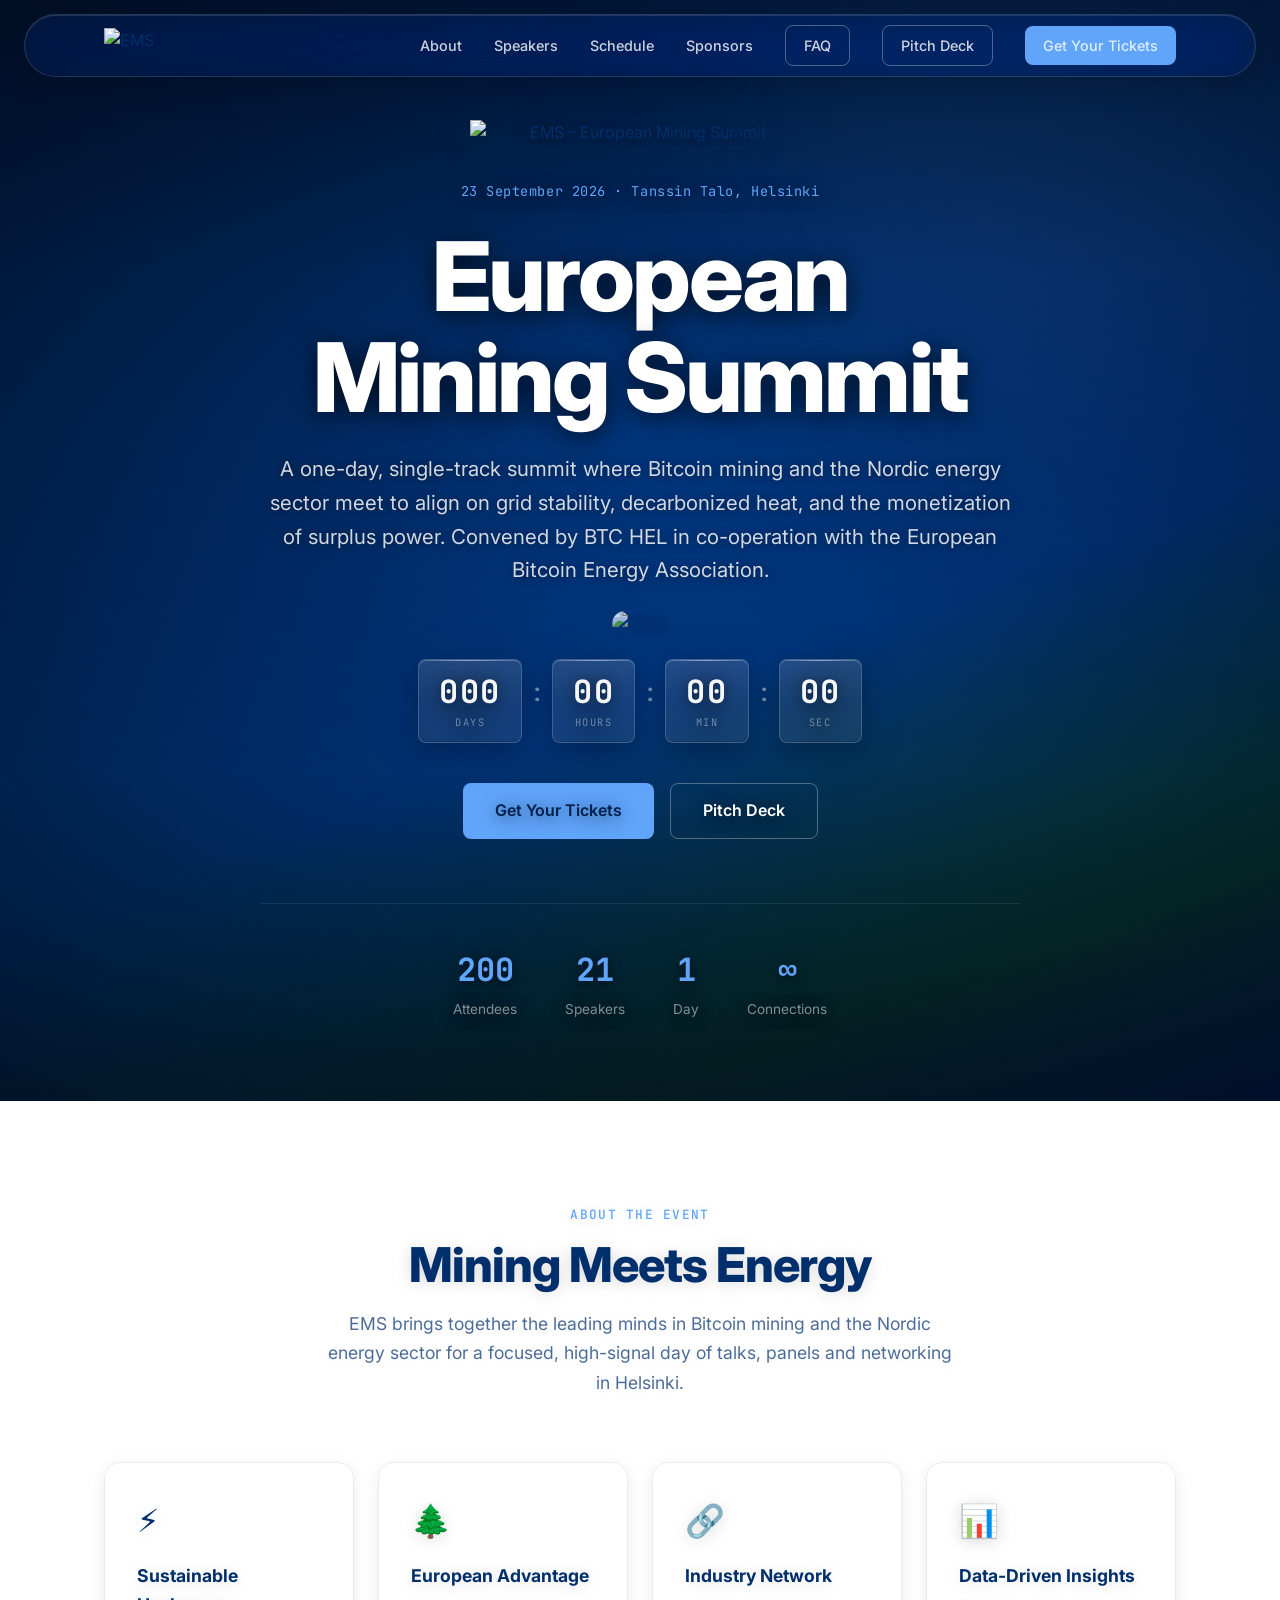
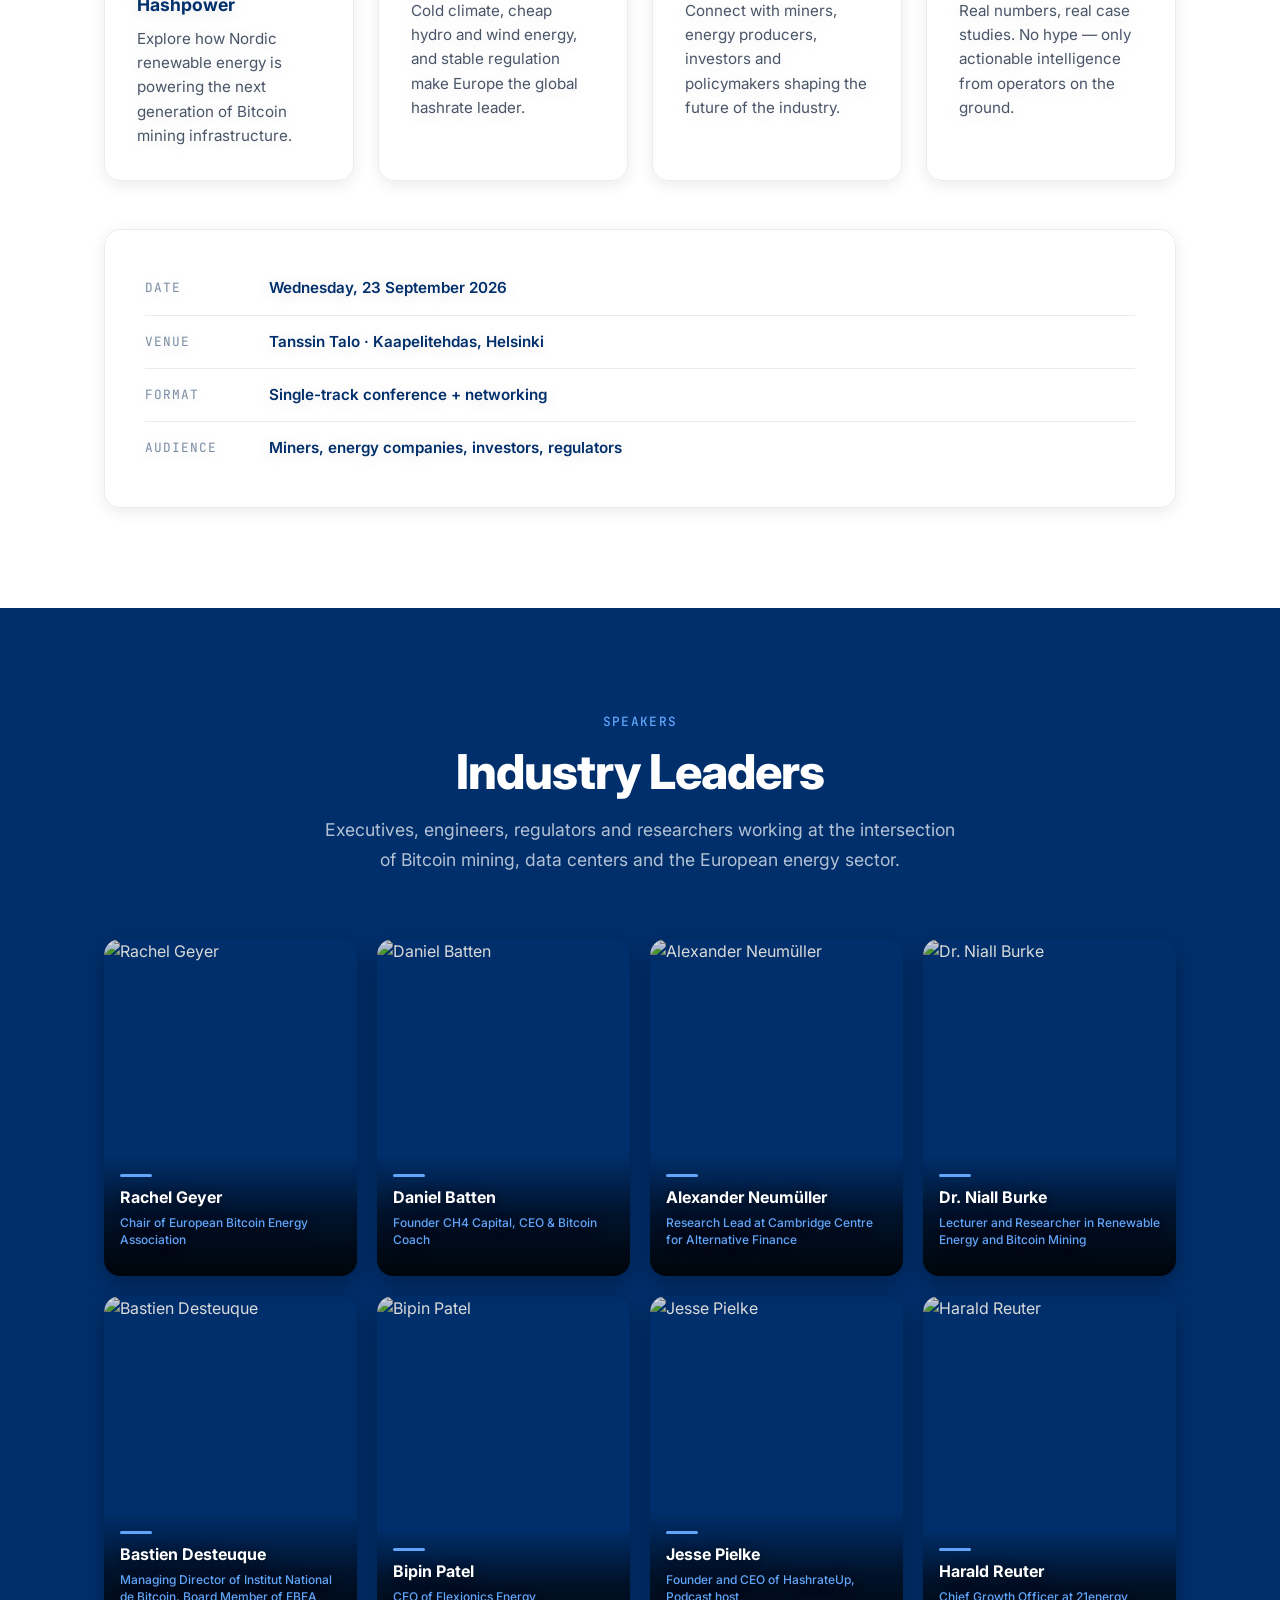
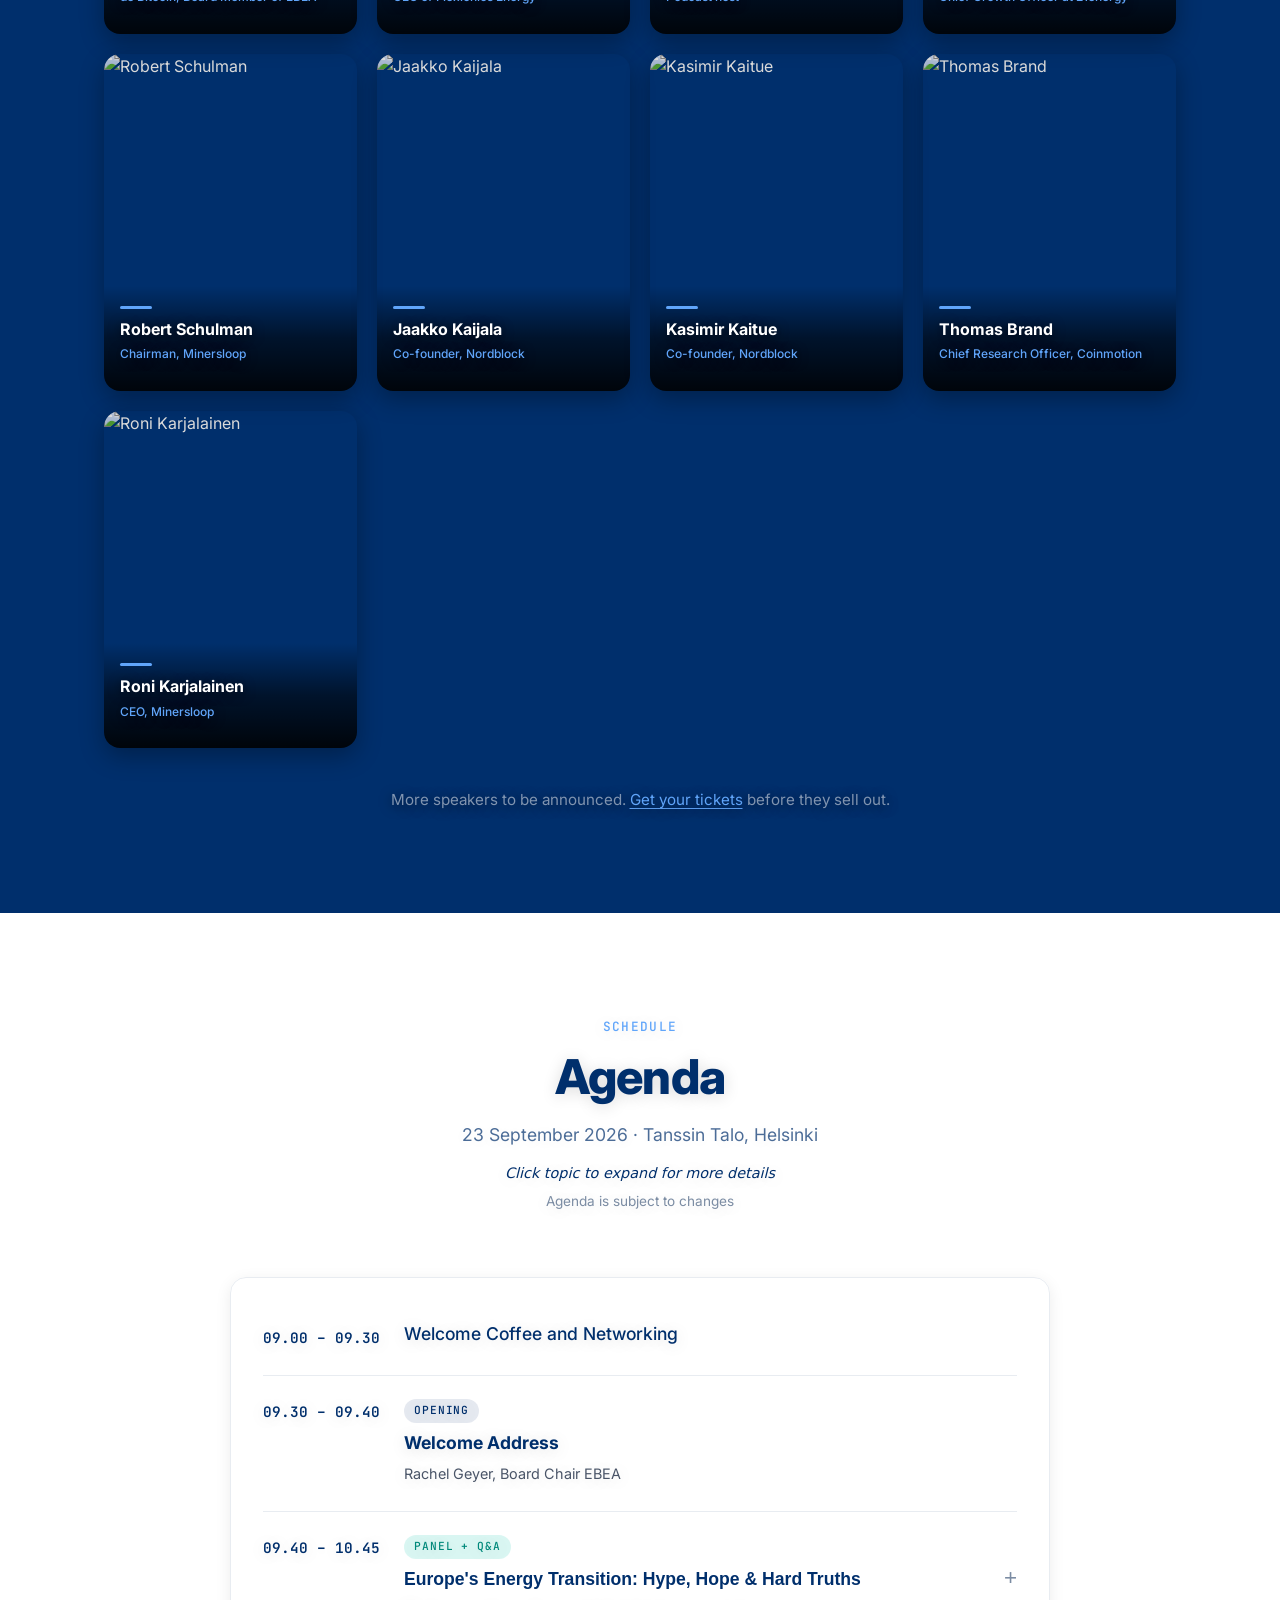
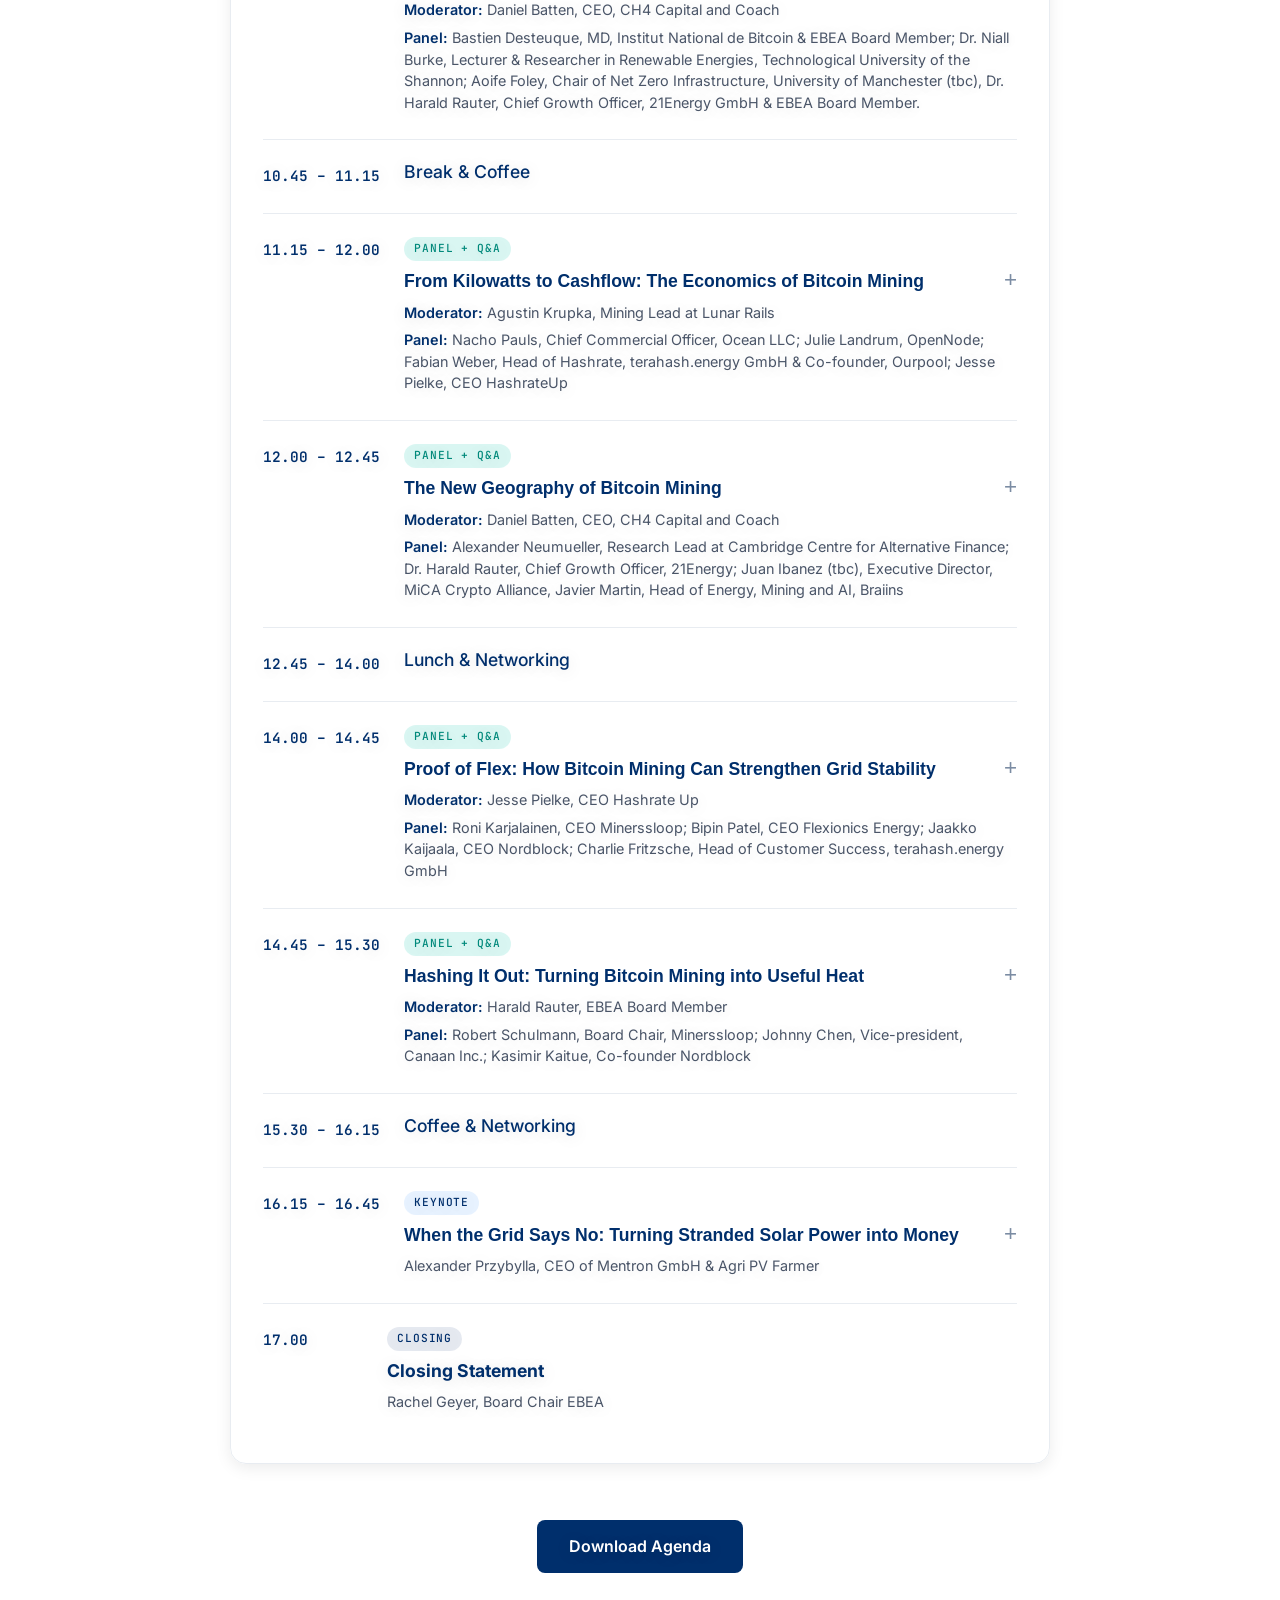
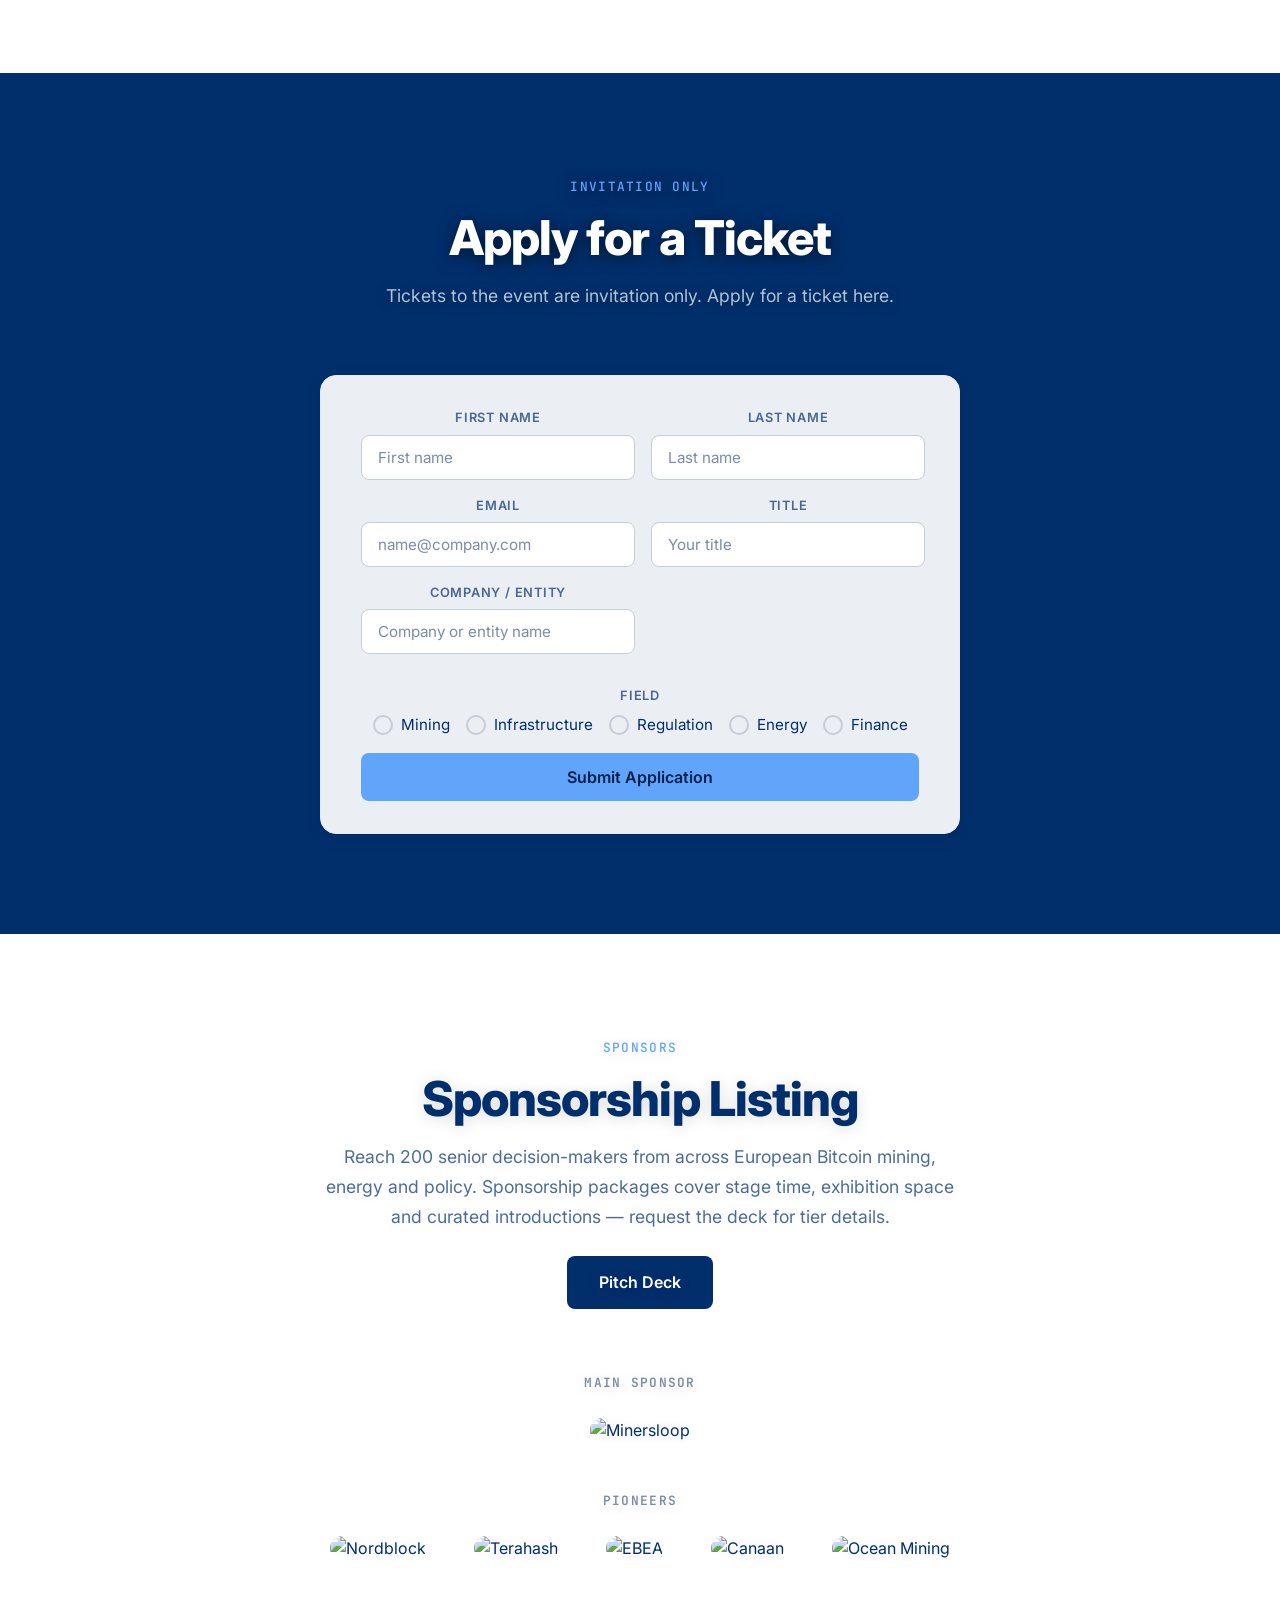
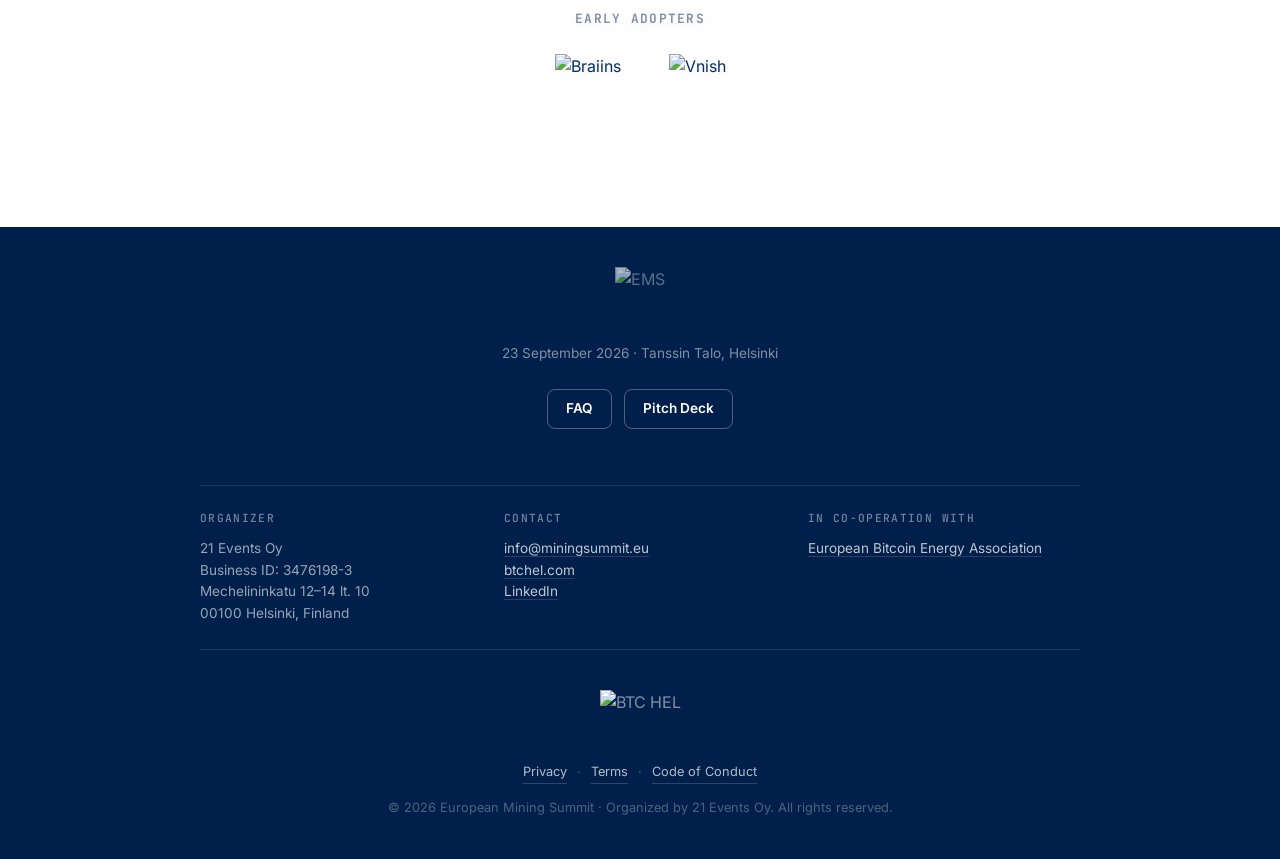
==== commit 67cbd88a: "Add full program schedule with expandable details - Add complete agenda from EMS Proposed Agenda doc" ====
--- a/index.html
+++ b/index.html
@@ -271,25 +271,173 @@
       <div class="section__header">
         <span class="section__tag">Schedule</span>
         <h2 class="section__title">Agenda</h2>
-      </div>
-      <div class="schedule-themes">
-        <p class="schedule-themes__intro">EMS will focus on three main themes important for Europe:</p>
-        <ol class="schedule-themes__list">
-          <li class="schedule-themes__item">
-            <button class="schedule-themes__toggle">Grid Stabilisation<span class="schedule-themes__icon">+</span></button>
-            <div class="schedule-themes__dropdown">Speaking schedule for this theme will be released soon.</div>
-          </li>
-          <li class="schedule-themes__item">
-            <button class="schedule-themes__toggle">Decarbonized Heat<span class="schedule-themes__icon">+</span></button>
-            <div class="schedule-themes__dropdown">Speaking schedule for this theme will be released soon.</div>
-          </li>
-          <li class="schedule-themes__item">
-            <button class="schedule-themes__toggle">Monetizing Surplus Energy<span class="schedule-themes__icon">+</span></button>
-            <div class="schedule-themes__dropdown">Speaking schedule for this theme will be released soon.</div>
-          </li>
-        </ol>
-      </div>
-      <p class="schedule-coming">The full schedule will be released soon.</p>
+        <p class="section__desc">23 September 2026 · Tanssin Talo, Helsinki</p>
+        <p class="section__hint">Click topic to expand for more details</p>
+        <p class="section__note">Agenda is subject to changes</p>
+      </div>
+      <div class="program">
+        <!-- Welcome Coffee -->
+        <div class="program__item program__item--break">
+          <div class="program__time">09.00 – 09.30</div>
+          <div class="program__main">
+            <h3 class="program__title">Welcome Coffee and Networking</h3>
+          </div>
+        </div>
+
+        <!-- Welcome Address -->
+        <div class="program__item">
+          <div class="program__time">09.30 – 09.40</div>
+          <div class="program__main">
+            <span class="program__type program__type--talk">Opening</span>
+            <h3 class="program__title">Welcome Address</h3>
+            <p class="program__speakers">Rachel Geyer, Board Chair EBEA</p>
+          </div>
+        </div>
+
+        <!-- Panel 1: Europe's Energy Transition -->
+        <div class="program__item program__item--expandable">
+          <div class="program__time">09.40 – 10.45</div>
+          <div class="program__main">
+            <span class="program__type program__type--panel">Panel + Q&A</span>
+            <button class="program__toggle">
+              <h3 class="program__title">Europe's Energy Transition: Hype, Hope & Hard Truths</h3>
+              <span class="program__icon">+</span>
+            </button>
+            <p class="program__speakers"><strong>Moderator:</strong> Daniel Batten, CEO, CH4 Capital and Coach</p>
+            <p class="program__speakers"><strong>Panel:</strong> Bastien Desteuque, MD, Institut National de Bitcoin & EBEA Board Member; Dr. Niall Burke, Lecturer & Researcher in Renewable Energies, Technological University of the Shannon; Aoife Foley, Chair of Net Zero Infrastructure, University of Manchester (tbc), Dr. Harald Rauter, Chief Growth Officer, 21Energy GmbH & EBEA Board Member.</p>
+            <div class="program__details">
+              <p>Europe's energy transition was legislated into existence. Brussels chose the winners on the supply side, and hydro, solar and wind duly arrived. On the demand side we have far less clarity on who the winners are, with technological openness as the main guard rail. Volatility, curtailment and negative prices have turned system management into a live coordination problem, and a whole class of flexible demand has emerged to meet it. Batteries and storage are well understood. Industrial load shifting is maturing. Bitcoin mining is the one tool that utilities know least, despite being a controllable, interruptible load that monetises stranded power and can pay its way into grid stability.</p>
+              <p>There is no single European answer, because there is no single European market. A surplus problem in France is a capacity problem in Germany and a network problem in the Nordics. The rules that decide which flexible technology gets paid are still written nationally. The system will not crown one winner, it will need many, and the honest position today is that the jury is still out. The time to experiment, test and learn is now, and Europe is the place to do it.</p>
+            </div>
+          </div>
+        </div>
+
+        <!-- Break -->
+        <div class="program__item program__item--break">
+          <div class="program__time">10.45 – 11.15</div>
+          <div class="program__main">
+            <h3 class="program__title">Break & Coffee</h3>
+          </div>
+        </div>
+
+        <!-- Panel 2: From Kilowatts to Cashflow -->
+        <div class="program__item program__item--expandable">
+          <div class="program__time">11.15 – 12.00</div>
+          <div class="program__main">
+            <span class="program__type program__type--panel">Panel + Q&A</span>
+            <button class="program__toggle">
+              <h3 class="program__title">From Kilowatts to Cashflow: The Economics of Bitcoin Mining</h3>
+              <span class="program__icon">+</span>
+            </button>
+            <p class="program__speakers"><strong>Moderator:</strong> Agustin Krupka, Mining Lead at Lunar Rails</p>
+            <p class="program__speakers"><strong>Panel:</strong> Nacho Pauls, Chief Commercial Officer, Ocean LLC; Julie Landrum, OpenNode; Fabian Weber, Head of Hashrate, terahash.energy GmbH & Co-founder, Ourpool; Jesse Pielke, CEO HashrateUp</p>
+            <div class="program__details">
+              <p>A deep dive into the economics and financial mechanics of Bitcoin mining—from a brief look at what Bitcoin mining is and how it works, to energy costs and power agreements to hardware investment, hosting models, financing and mining rewards.</p>
+              <p>Following the journey from megawatts consumed to revenue generated, this panel brings together operators and industry experts to explore the realities of building, scaling and managing mining businesses in an increasingly competitive global market.</p>
+            </div>
+          </div>
+        </div>
+
+        <!-- Panel 3: The New Geography of Bitcoin Mining -->
+        <div class="program__item program__item--expandable">
+          <div class="program__time">12.00 – 12.45</div>
+          <div class="program__main">
+            <span class="program__type program__type--panel">Panel + Q&A</span>
+            <button class="program__toggle">
+              <h3 class="program__title">The New Geography of Bitcoin Mining</h3>
+              <span class="program__icon">+</span>
+            </button>
+            <p class="program__speakers"><strong>Moderator:</strong> Daniel Batten, CEO, CH4 Capital and Coach</p>
+            <p class="program__speakers"><strong>Panel:</strong> Alexander Neumueller, Research Lead at Cambridge Centre for Alternative Finance; Dr. Harald Rauter, Chief Growth Officer, 21Energy; Juan Ibanez (tbc), Executive Director, MiCA Crypto Alliance, Javier Martin, Head of Energy, Mining and AI, Braiins</p>
+            <div class="program__details">
+              <p>Bitcoin mining has become a truly global industry, shaped by energy markets, regulation, infrastructure and technological innovation. As the search for reliable, competitive and increasingly renewable energy sources accelerates, attention is increasingly turning towards Europe.</p>
+              <p>This panel explores the changing global mining landscape, emerging opportunities in Europe, regional trends and the forces shaping where the next generation of mining infrastructure will be built.</p>
+            </div>
+          </div>
+        </div>
+
+        <!-- Lunch -->
+        <div class="program__item program__item--break">
+          <div class="program__time">12.45 – 14.00</div>
+          <div class="program__main">
+            <h3 class="program__title">Lunch & Networking</h3>
+          </div>
+        </div>
+
+        <!-- Panel 4: Proof of Flex -->
+        <div class="program__item program__item--expandable">
+          <div class="program__time">14.00 – 14.45</div>
+          <div class="program__main">
+            <span class="program__type program__type--panel">Panel + Q&A</span>
+            <button class="program__toggle">
+              <h3 class="program__title">Proof of Flex: How Bitcoin Mining Can Strengthen Grid Stability</h3>
+              <span class="program__icon">+</span>
+            </button>
+            <p class="program__speakers"><strong>Moderator:</strong> Jesse Pielke, CEO Hashrate Up</p>
+            <p class="program__speakers"><strong>Panel:</strong> Roni Karjalainen, CEO Minerssloop; Bipin Patel, CEO Flexionics Energy; Jaakko Kaijaala, CEO Nordblock; Charlie Fritzsche, Head of Customer Success, terahash.energy GmbH</p>
+            <div class="program__details">
+              <p>As Europe increases its reliance on renewable energy, flexible electricity demand will become critical to balancing the grid. Bitcoin mining is uniquely capable of rapidly adjusting its power consumption, and thereby helps to absorb surplus generation, reduce curtailment and support grid stability. Local policy decisions, including changes to energy taxation and levies, can have a major impact on the economics of deploying flexible data centres and may determine whether these assets become part of the solution or remain unrealised opportunities. For energy and mining companies alike, understanding the value of flexibility—and the conditions needed to enable it—will be essential in Europe's changing energy landscape.</p>
+              <p>This panel examines how flexible data centres can complement Europe's evolving electricity system, while exploring the market structures and regulatory frameworks needed to unlock their full potential.</p>
+            </div>
+          </div>
+        </div>
+
+        <!-- Panel 5: Hashing It Out -->
+        <div class="program__item program__item--expandable">
+          <div class="program__time">14.45 – 15.30</div>
+          <div class="program__main">
+            <span class="program__type program__type--panel">Panel + Q&A</span>
+            <button class="program__toggle">
+              <h3 class="program__title">Hashing It Out: Turning Bitcoin Mining into Useful Heat</h3>
+              <span class="program__icon">+</span>
+            </button>
+            <p class="program__speakers"><strong>Moderator:</strong> Harald Rauter, EBEA Board Member</p>
+            <p class="program__speakers"><strong>Panel:</strong> Robert Schulmann, Board Chair, Minerssloop; Johnny Chen, Vice-president, Canaan Inc.; Kasimir Kaitue, Co-founder Nordblock</p>
+            <div class="program__details">
+              <p>Heating and cooling represent approximately half of the EU's energy consumption, yet much of that demand still relies on fossil fuels. As Europe accelerates the decarbonisation of heat, integrating flexible computing with heat reuse represents an opportunity that neither the energy sector nor the mining industry can afford to overlook.</p>
+              <p>This panel explores how Bitcoin mining can transform waste heat into a valuable resource for homes, businesses, district heating and industry, improving energy efficiency while supporting Europe's transition to cleaner, more resilient energy systems.</p>
+            </div>
+          </div>
+        </div>
+
+        <!-- Coffee Break -->
+        <div class="program__item program__item--break">
+          <div class="program__time">15.30 – 16.15</div>
+          <div class="program__main">
+            <h3 class="program__title">Coffee & Networking</h3>
+          </div>
+        </div>
+
+        <!-- Keynote -->
+        <div class="program__item program__item--expandable">
+          <div class="program__time">16.15 – 16.45</div>
+          <div class="program__main">
+            <span class="program__type program__type--keynote">Keynote</span>
+            <button class="program__toggle">
+              <h3 class="program__title">When the Grid Says No: Turning Stranded Solar Power into Money</h3>
+              <span class="program__icon">+</span>
+            </button>
+            <p class="program__speakers">Alexander Przybylla, CEO of Mentron GmbH & Agri PV Farmer</p>
+            <div class="program__details">
+              <p>The antagonist isn't Bitcoin skepticism, but the European energy reality: expiring feed-in tariffs, negative electricity prices, curtailment, and long waiting lists for grid connections. In 2026 alone, 66,000 German PV installations are reaching the end of their 20-year EEG subsidy support, representing around 3.9 GW of capacity over the next 12 months. The bigger waves are still to come.</p>
+              <p>Alex's keynote takes us on a brutally honest learning journey of one family's path to work out what it takes to turn stranded solar energy into money & more in the South of Germany.</p>
+            </div>
+          </div>
+        </div>
+
+        <!-- Closing -->
+        <div class="program__item">
+          <div class="program__time">17.00</div>
+          <div class="program__main">
+            <span class="program__type program__type--talk">Closing</span>
+            <h3 class="program__title">Closing Statement</h3>
+            <p class="program__speakers">Rachel Geyer, Board Chair EBEA</p>
+          </div>
+        </div>
+      </div>
+      <div class="program__download">
+        <a href="/agenda.pdf" target="_blank" class="btn btn--navy btn--lg">Download Agenda</a>
+      </div>
     </div>
   </section>
 
@@ -386,9 +534,10 @@
         </div>
       </div>
       <div class="sponsor-category">
-        <h3 class="sponsor-category__title">Early Adapters</h3>
+        <h3 class="sponsor-category__title">Early Adopters</h3>
         <div class="sponsors-logos">
-          <a href="https://vnish.com" target="_blank" rel="noopener"><img src="/sponsors/vnishcom.png" alt="VnishCom" class="sponsors-logos__img" /></a>
+          <a href="https://braiins.com" target="_blank" rel="noopener"><img src="/sponsors/braiins.png" alt="Braiins" class="sponsors-logos__img sponsors-logos__img--flat" /></a>
+          <a href="https://vnish.net" target="_blank" rel="noopener"><img src="/sponsors/vnish.png" alt="Vnish" class="sponsors-logos__img sponsors-logos__img--flat" /></a>
         </div>
       </div>
     </div>
--- a/style.css
+++ b/style.css
@@ -506,6 +506,19 @@
   opacity: 0.7;
 }
 
+.section__hint {
+  font-size: 0.9rem;
+  color: var(--gray-500);
+  margin-top: 12px;
+  font-style: italic;
+}
+
+.section__note {
+  font-size: 0.85rem;
+  color: var(--gray-400);
+  margin-top: 6px;
+}
+
 /* --- Features --- */
 .features {
   display: grid;
@@ -890,6 +903,189 @@
   line-height: 1.5;
 }
 
+/* --- Program (New Schedule) --- */
+.program {
+  max-width: 820px;
+  margin: 0 auto;
+  background: rgba(255, 255, 255, 0.9);
+  backdrop-filter: blur(8px);
+  border-radius: var(--radius-lg);
+  padding: 24px 32px;
+  border: 1px solid var(--gray-100);
+  box-shadow: 0 4px 16px rgba(0, 0, 0, 0.08);
+}
+
+.program__item {
+  display: flex;
+  gap: 24px;
+  padding: 20px 0;
+  border-bottom: 1px solid var(--gray-100);
+}
+
+.program__item:last-child {
+  border-bottom: none;
+}
+
+.program__item--break {
+  opacity: 0.7;
+}
+
+.program__item--break .program__title {
+  font-weight: 500;
+  color: var(--gray-500);
+}
+
+.program__time {
+  font-family: var(--mono);
+  font-size: 0.9rem;
+  font-weight: 600;
+  color: var(--navy);
+  min-width: 100px;
+  padding-top: 4px;
+  flex-shrink: 0;
+}
+
+.program__main {
+  flex: 1;
+}
+
+.program__type {
+  display: inline-block;
+  font-family: var(--mono);
+  font-size: 0.7rem;
+  font-weight: 500;
+  text-transform: uppercase;
+  letter-spacing: 0.08em;
+  padding: 3px 10px;
+  border-radius: 20px;
+  margin-bottom: 8px;
+}
+
+.program__type--panel {
+  background: rgba(0, 191, 165, 0.15);
+  color: #00897B;
+}
+
+.program__type--keynote {
+  background: rgba(96, 165, 250, 0.15);
+  color: var(--navy);
+}
+
+.program__type--talk {
+  background: rgba(0, 47, 108, 0.1);
+  color: var(--navy);
+}
+
+.program__toggle {
+  display: flex;
+  align-items: flex-start;
+  justify-content: space-between;
+  gap: 16px;
+  width: 100%;
+  background: none;
+  border: none;
+  padding: 0;
+  cursor: pointer;
+  text-align: left;
+}
+
+.program__toggle:hover .program__title {
+  color: var(--green);
+}
+
+.program__toggle:hover .program__icon {
+  color: var(--green);
+}
+
+.program__title {
+  font-size: 1.1rem;
+  font-weight: 700;
+  color: var(--navy);
+  margin: 0 0 8px 0;
+  line-height: 1.4;
+  transition: color 0.2s ease;
+}
+
+.program__icon {
+  font-size: 1.4rem;
+  font-weight: 400;
+  color: var(--gray-400);
+  flex-shrink: 0;
+  transition: transform 0.3s ease, color 0.2s ease;
+  line-height: 1;
+}
+
+.program__item--expandable.open .program__icon {
+  transform: rotate(45deg);
+  color: var(--green);
+}
+
+.program__speakers {
+  font-size: 0.9rem;
+  color: var(--gray-600);
+  line-height: 1.5;
+  margin: 0 0 6px 0;
+}
+
+.program__speakers strong {
+  color: var(--navy);
+  font-weight: 600;
+}
+
+.program__details {
+  max-height: 0;
+  overflow: hidden;
+  transition: max-height 0.4s ease, padding 0.3s ease, opacity 0.3s ease;
+  opacity: 0;
+}
+
+.program__item--expandable.open .program__details {
+  max-height: 500px;
+  padding-top: 16px;
+  opacity: 1;
+}
+
+.program__details p {
+  font-size: 0.95rem;
+  color: var(--gray-600);
+  line-height: 1.7;
+  margin: 0 0 12px 0;
+  padding-left: 16px;
+  border-left: 2px solid rgba(96, 165, 250, 0.4);
+}
+
+.program__details p:last-child {
+  margin-bottom: 0;
+}
+
+.program__download {
+  text-align: center;
+  margin-top: 32px;
+}
+
+@media (max-width: 768px) {
+  .program {
+    padding: 16px 20px;
+  }
+
+  .program__item {
+    flex-direction: column;
+    gap: 8px;
+  }
+
+  .program__time {
+    min-width: auto;
+  }
+
+  .program__title {
+    font-size: 1rem;
+  }
+
+  .program__details p {
+    padding-left: 12px;
+  }
+}
+
 /* --- Forms --- */
 .form {
   max-width: 640px;
@@ -1182,6 +1378,10 @@
 .sponsors-logos__img--main {
   max-width: 286px;
   max-height: 130px;
+}
+
+.sponsors-logos__img--flat {
+  border-radius: 0;
 }
 
 .sponsors-logos--small .sponsors-logos__img {
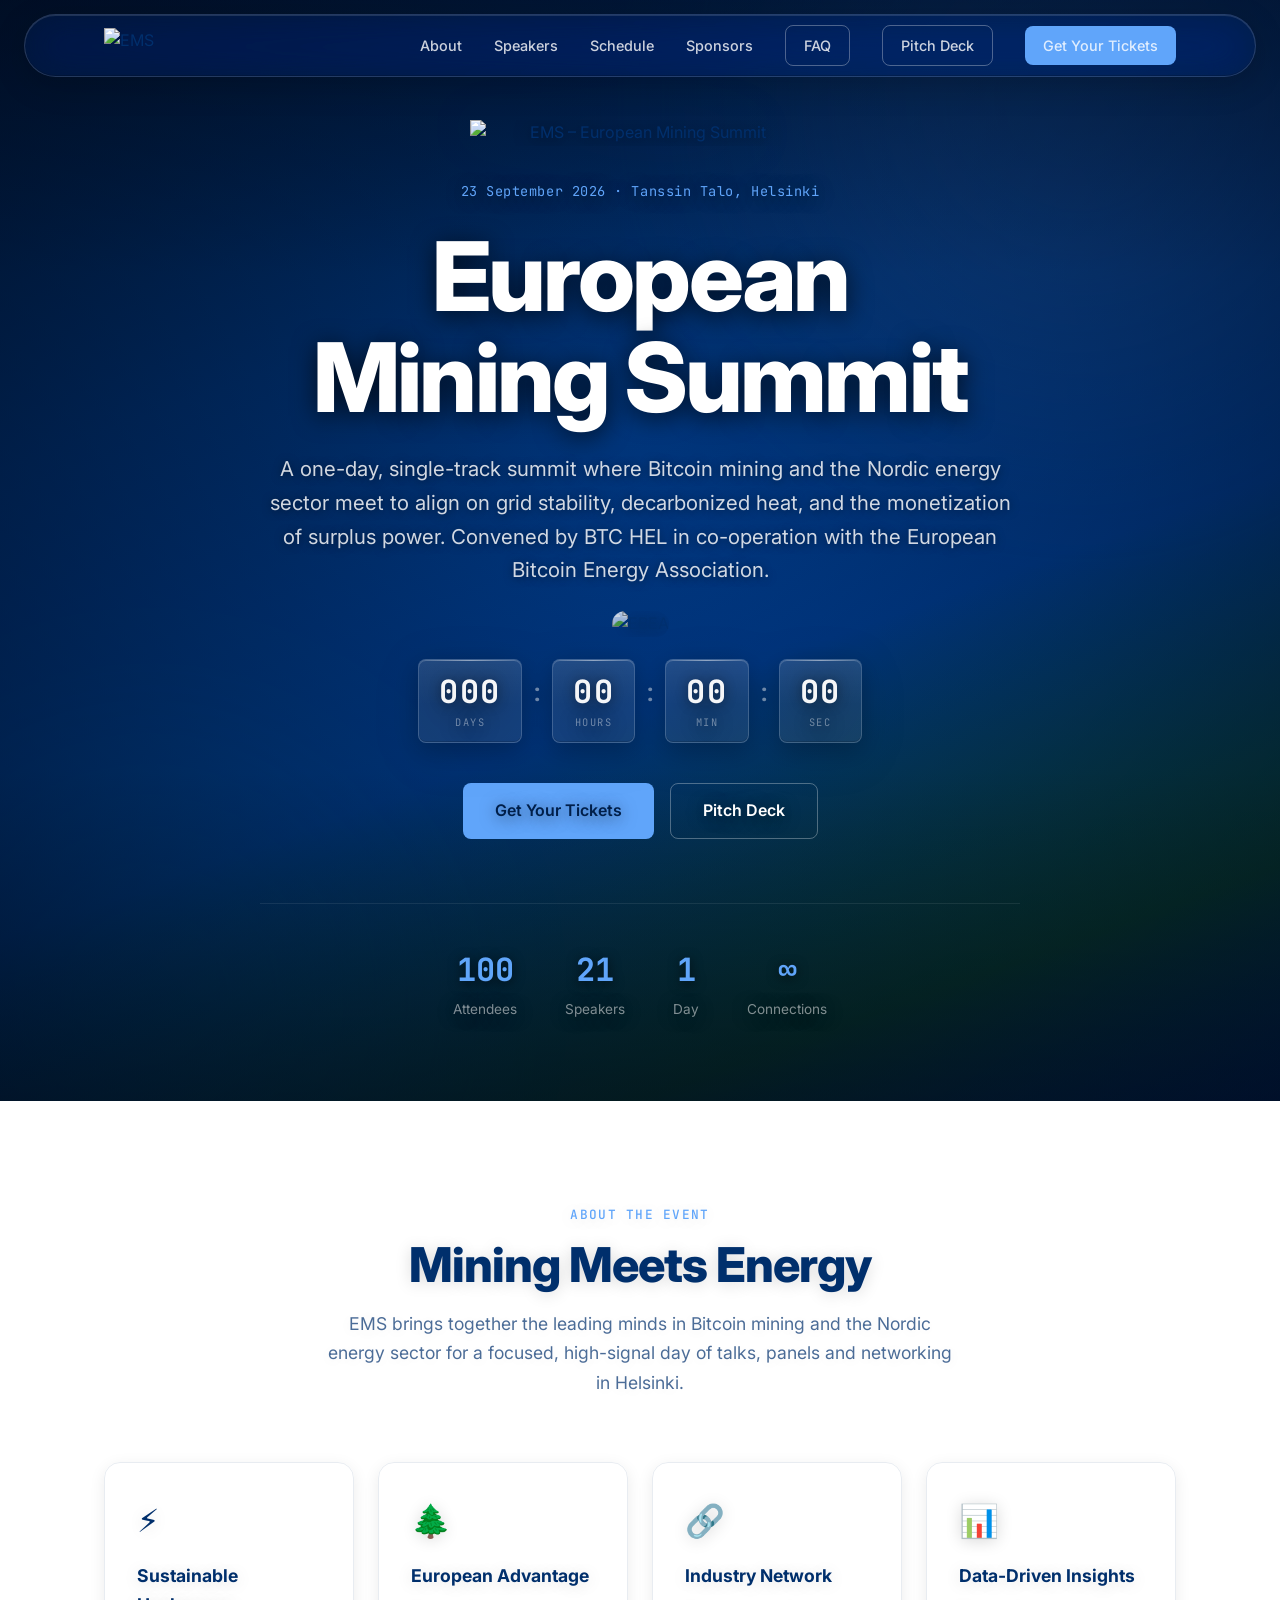
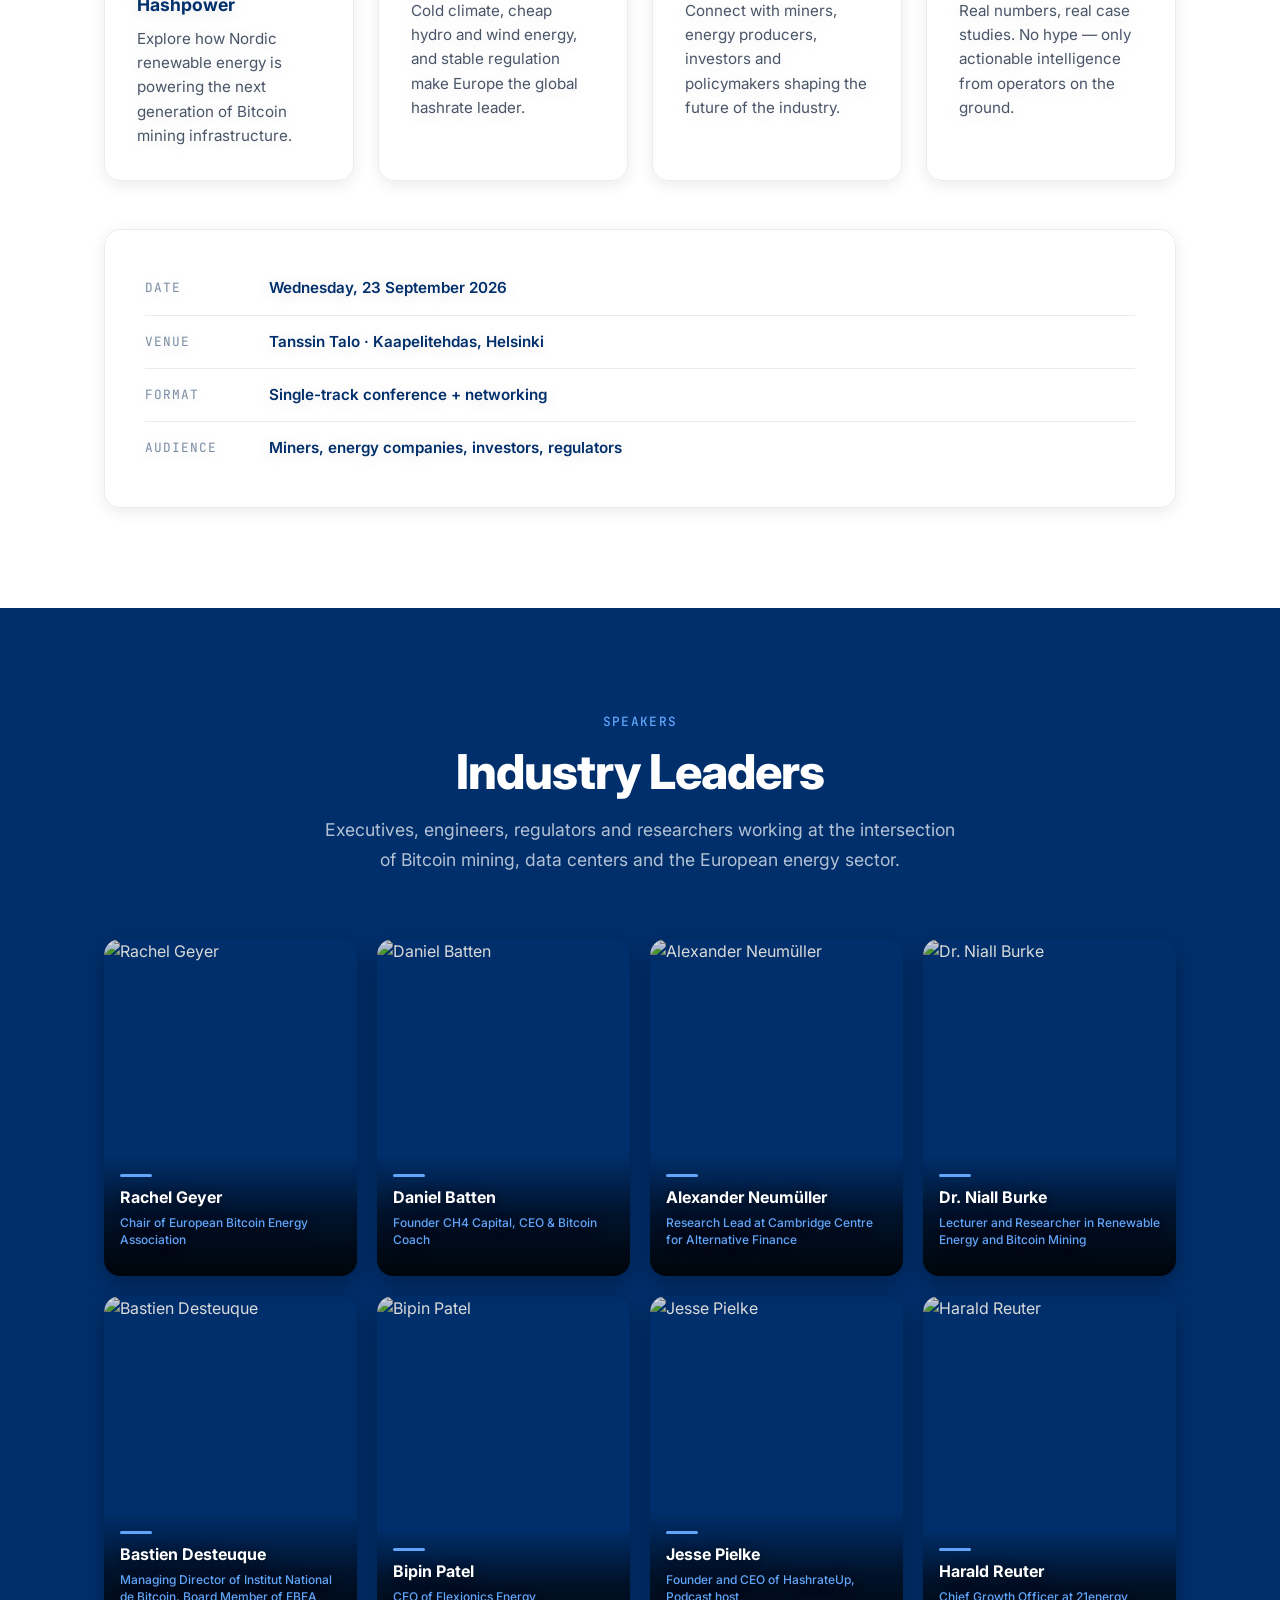
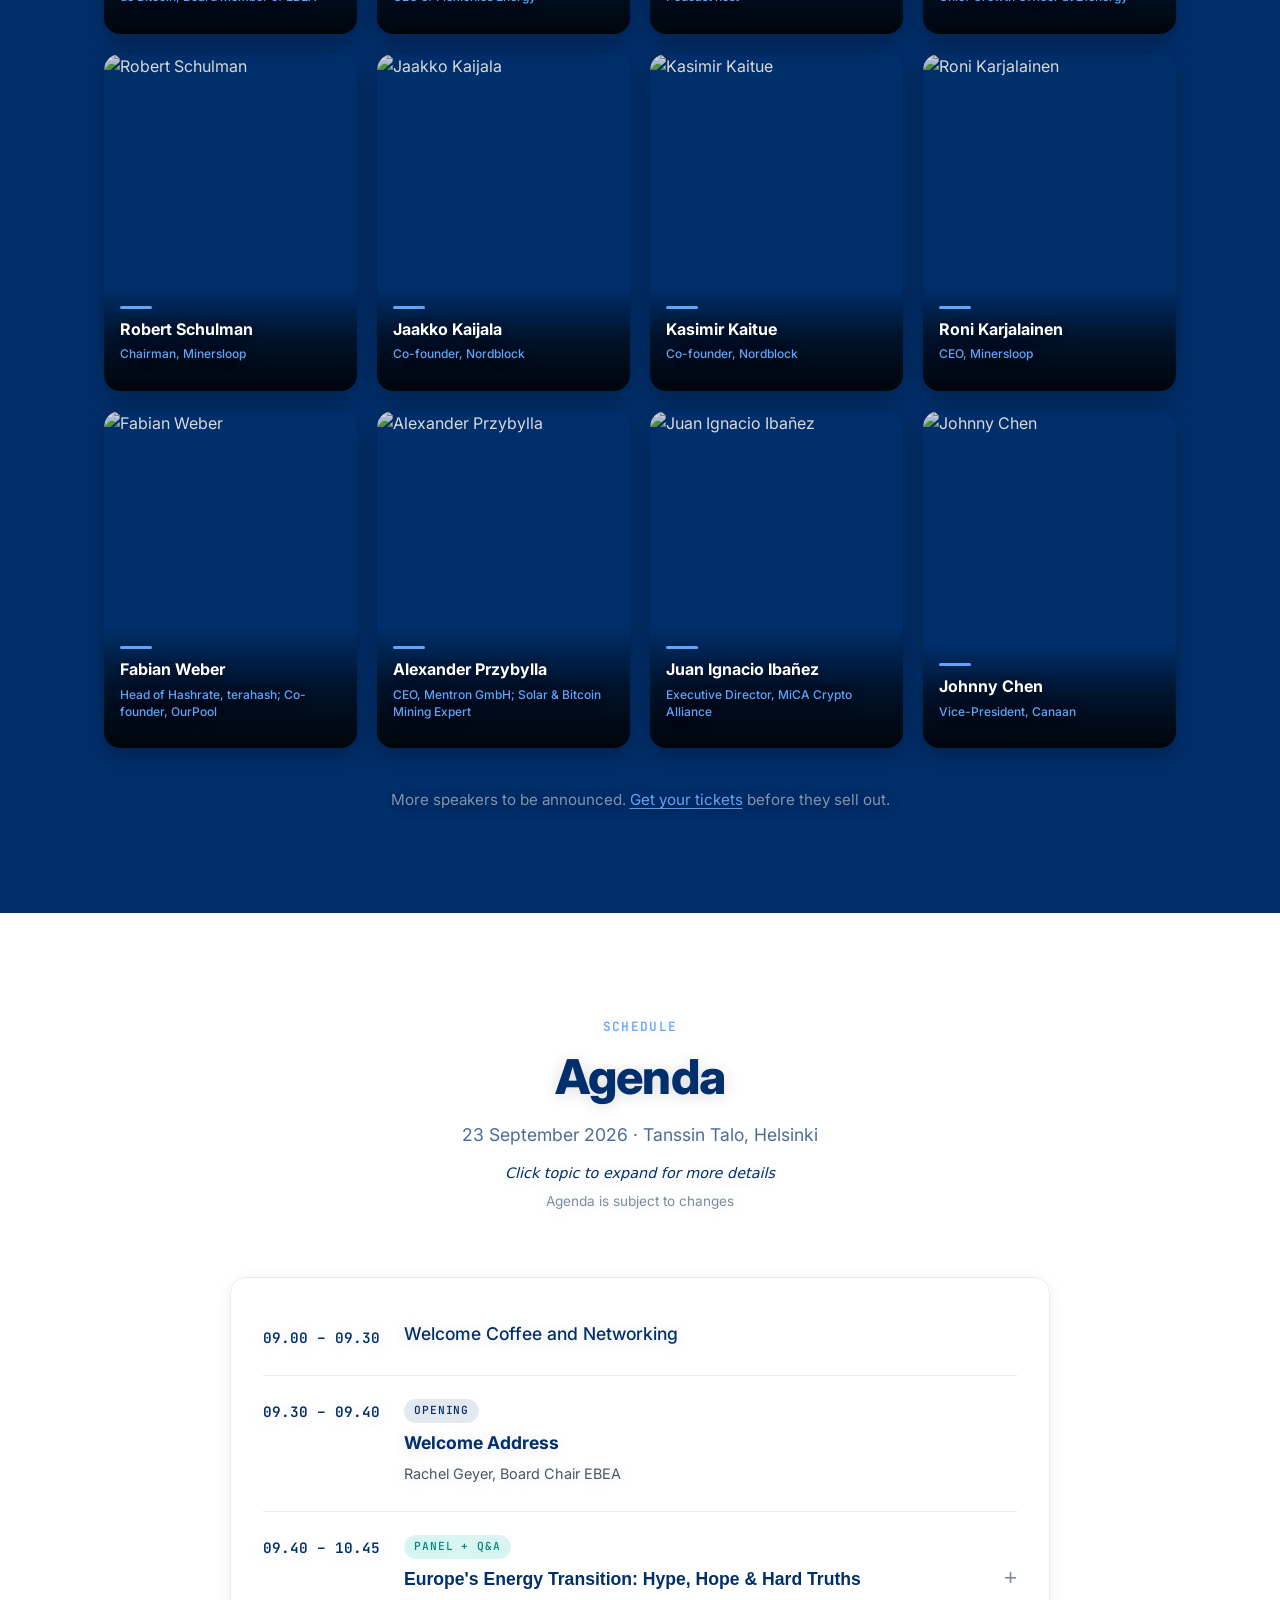
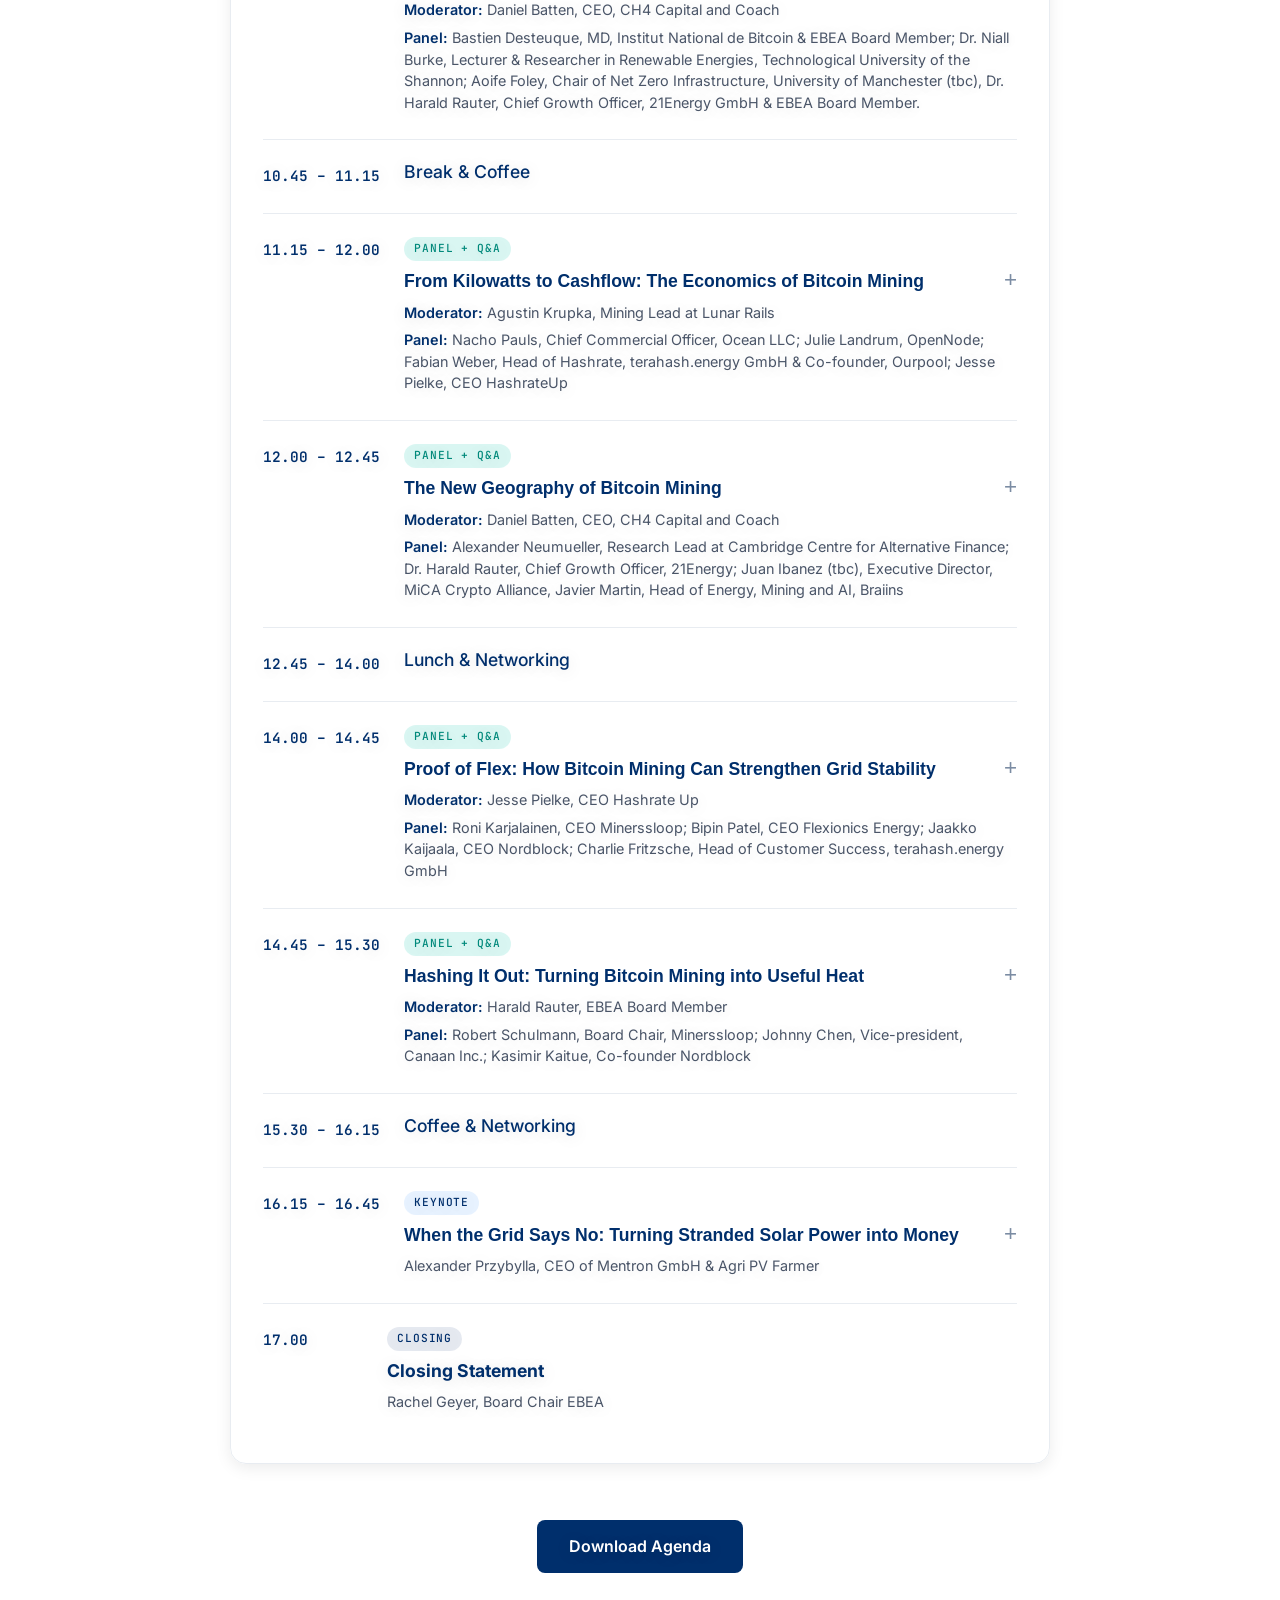
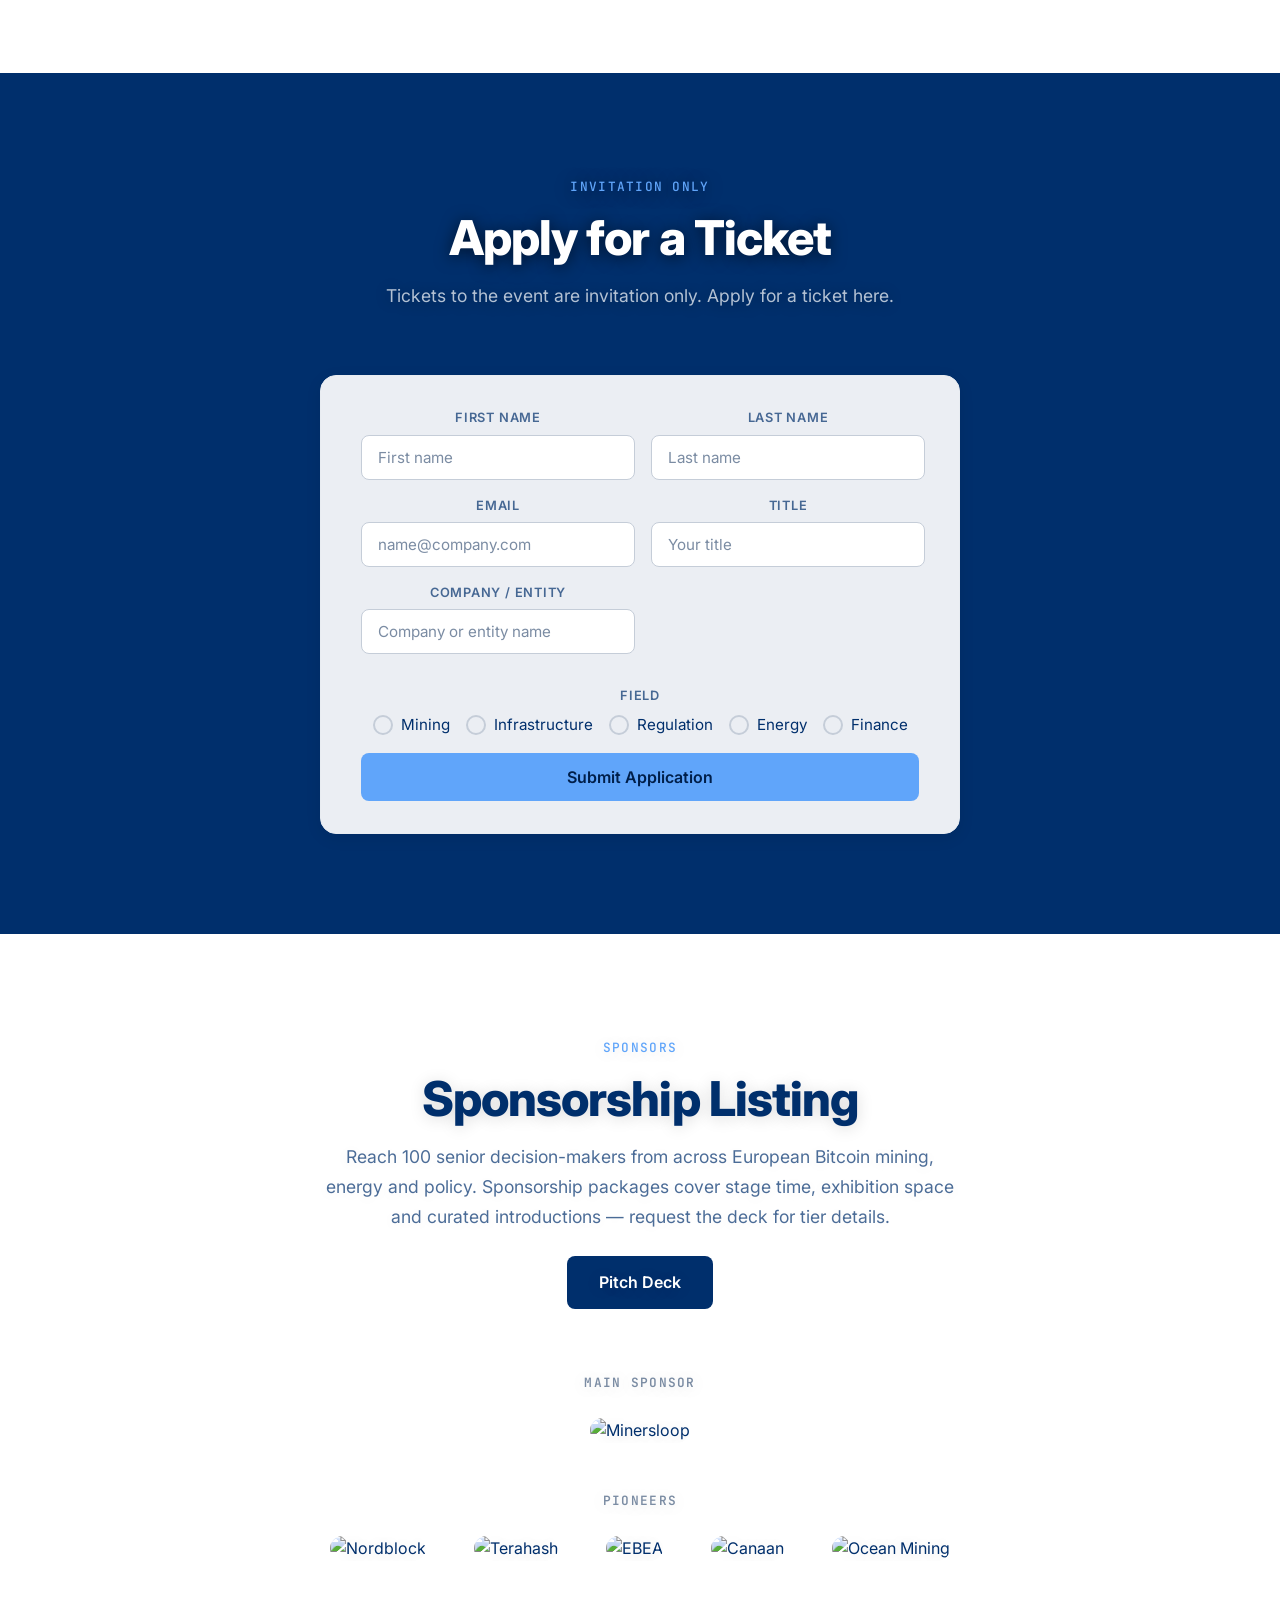
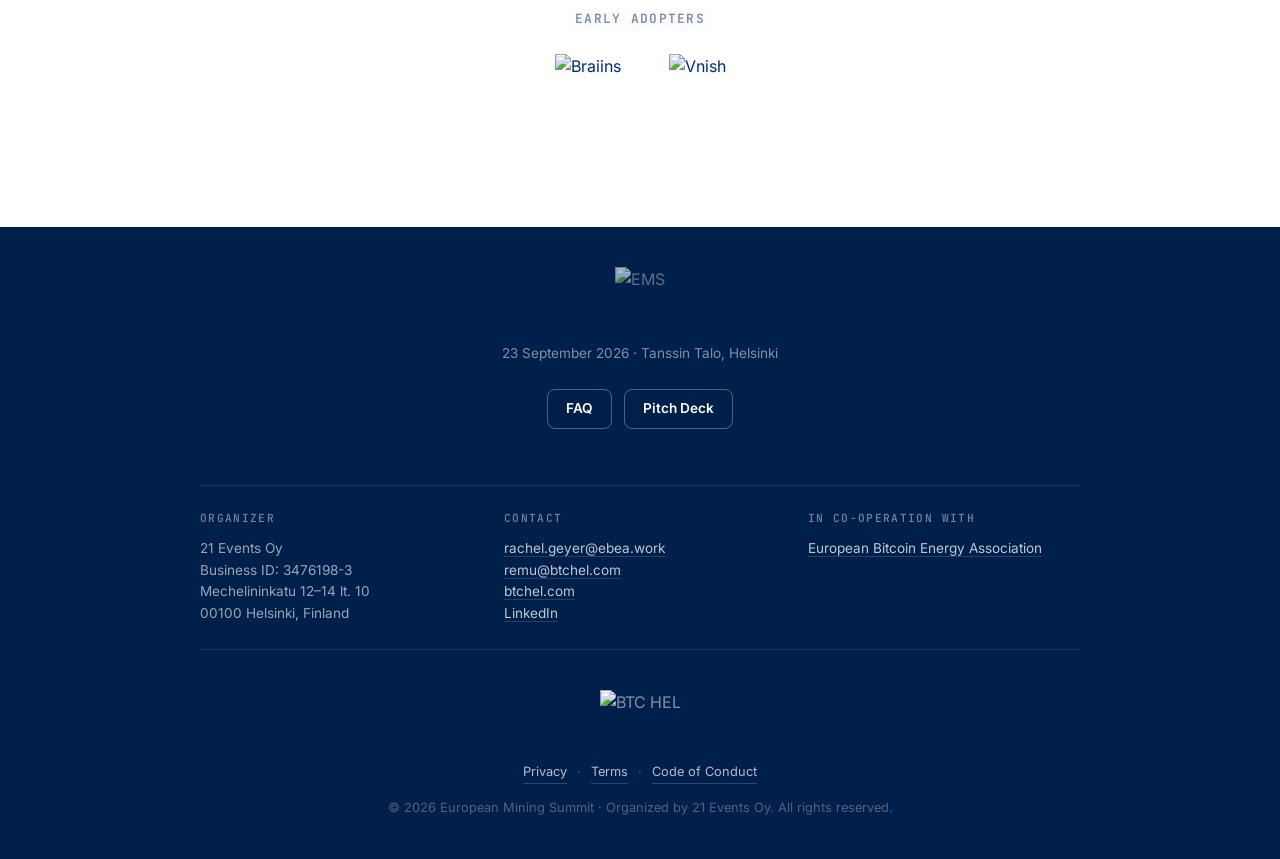
==== commit 0e034d8c: "feat: Update EMS speakers and event details - Add Fabian Weber, Alexander Przybylla, Juan Ignacio Ib" ====
--- a/index.html
+++ b/index.html
@@ -81,7 +81,7 @@
       </div>
       <div class="hero__stats">
         <div class="hero__stat">
-          <span class="hero__stat-value">200</span>
+          <span class="hero__stat-value">100</span>
           <span class="hero__stat-label">Attendees</span>
         </div>
         <div class="hero__stat">
@@ -247,17 +247,41 @@
           </div>
         </div>
         <div class="speaker">
-          <img src="/speakers/thomasbrand.jpg" alt="Thomas Brand" class="speaker__photo" />
-          <div class="speaker__info">
-            <h3 class="speaker__name">Thomas Brand</h3>
-            <p class="speaker__role">Chief Research Officer, Coinmotion</p>
-          </div>
-        </div>
-        <div class="speaker">
           <img src="/speakers/ronikarjalainen.jpg" alt="Roni Karjalainen" class="speaker__photo" />
           <div class="speaker__info">
             <h3 class="speaker__name">Roni Karjalainen</h3>
             <p class="speaker__role">CEO, Minersloop</p>
+          </div>
+        </div>
+        <div class="speaker">
+          <img src="/speakers/fabianweber.jpg" alt="Fabian Weber" class="speaker__photo" />
+          <div class="speaker__info">
+            <h3 class="speaker__name">Fabian Weber</h3>
+            <p class="speaker__role">Head of Hashrate, terahash; Co-founder, OurPool</p>
+            <p class="speaker__bio">Business development and partnerships professional focused on digital infrastructure, energy and Bitcoin mining</p>
+          </div>
+        </div>
+        <div class="speaker">
+          <img src="/speakers/alexanderprzybylla.jpg" alt="Alexander Przybylla" class="speaker__photo" />
+          <div class="speaker__info">
+            <h3 class="speaker__name">Alexander Przybylla</h3>
+            <p class="speaker__role">CEO, Mentron GmbH; Solar &amp; Bitcoin Mining Expert</p>
+            <p class="speaker__bio">Expert in renewable energy systems, microgrids and Bitcoin infrastructure</p>
+          </div>
+        </div>
+        <div class="speaker">
+          <img src="/speakers/juanignacioibanez.jpg" alt="Juan Ignacio Ibañez" class="speaker__photo" />
+          <div class="speaker__info">
+            <h3 class="speaker__name">Juan Ignacio Ibañez</h3>
+            <p class="speaker__role">Executive Director, MiCA Crypto Alliance</p>
+            <p class="speaker__bio">Academic researcher and author of scientific papers on Bitcoin and the environment; co-author of the first Bitcoin MiCA white paper</p>
+          </div>
+        </div>
+        <div class="speaker">
+          <img src="/speakers/johnnychen.jpg" alt="Johnny Chen" class="speaker__photo" />
+          <div class="speaker__info">
+            <h3 class="speaker__name">Johnny Chen</h3>
+            <p class="speaker__role">Vice-President, Canaan</p>
           </div>
         </div>
       </div>
@@ -514,7 +538,7 @@
       <div class="section__header">
         <span class="section__tag">Sponsors</span>
         <h2 class="section__title">Sponsorship Listing</h2>
-        <p class="section__desc">Reach 200 senior decision-makers from across European Bitcoin mining, energy and policy. Sponsorship packages cover stage time, exhibition space and curated introductions — request the deck for tier details.</p>
+        <p class="section__desc">Reach 100 senior decision-makers from across European Bitcoin mining, energy and policy. Sponsorship packages cover stage time, exhibition space and curated introductions — request the deck for tier details.</p>
         <a href="/deck" class="btn btn--navy btn--lg">Pitch Deck</a>
       </div>
       <div class="sponsor-category">
@@ -527,10 +551,10 @@
         <h3 class="sponsor-category__title">Pioneers</h3>
         <div class="sponsors-logos">
           <a href="https://nordblock.fi" target="_blank" rel="noopener"><img src="/sponsors/nordblock.png" alt="Nordblock" class="sponsors-logos__img" /></a>
-          <a href="https://terahash.com" target="_blank" rel="noopener"><img src="/sponsors/terahash.jpg" alt="Terahash" class="sponsors-logos__img" /></a>
+          <a href="https://terahash.space" target="_blank" rel="noopener"><img src="/sponsors/terahash.jpg" alt="Terahash" class="sponsors-logos__img" /></a>
           <a href="https://ebea.work" target="_blank" rel="noopener"><img src="/sponsors/ebea.webp" alt="EBEA" class="sponsors-logos__img" /></a>
           <a href="https://canaan.io" target="_blank" rel="noopener"><img src="/sponsors/canaan.png" alt="Canaan" class="sponsors-logos__img" /></a>
-          <a href="https://oceanmining.co" target="_blank" rel="noopener"><img src="/sponsors/oceanmining.png" alt="Ocean Mining" class="sponsors-logos__img" /></a>
+          <a href="https://ocean.xyz" target="_blank" rel="noopener"><img src="/sponsors/oceanmining.png" alt="Ocean Mining" class="sponsors-logos__img" /></a>
         </div>
       </div>
       <div class="sponsor-category">
@@ -564,7 +588,8 @@
         </div>
         <div class="footer__meta-block">
           <h4 class="footer__meta-title">Contact</h4>
-          <p><a href="mailto:info@miningsummit.eu">info@miningsummit.eu</a></p>
+          <p><a href="mailto:rachel.geyer@ebea.work">rachel.geyer@ebea.work</a></p>
+          <p><a href="mailto:remu@btchel.com">remu@btchel.com</a></p>
           <p><a href="https://btchel.com" target="_blank" rel="noopener">btchel.com</a></p>
           <p><a href="https://www.linkedin.com/company/european-mining-summit/" target="_blank" rel="noopener">LinkedIn</a></p>
         </div>
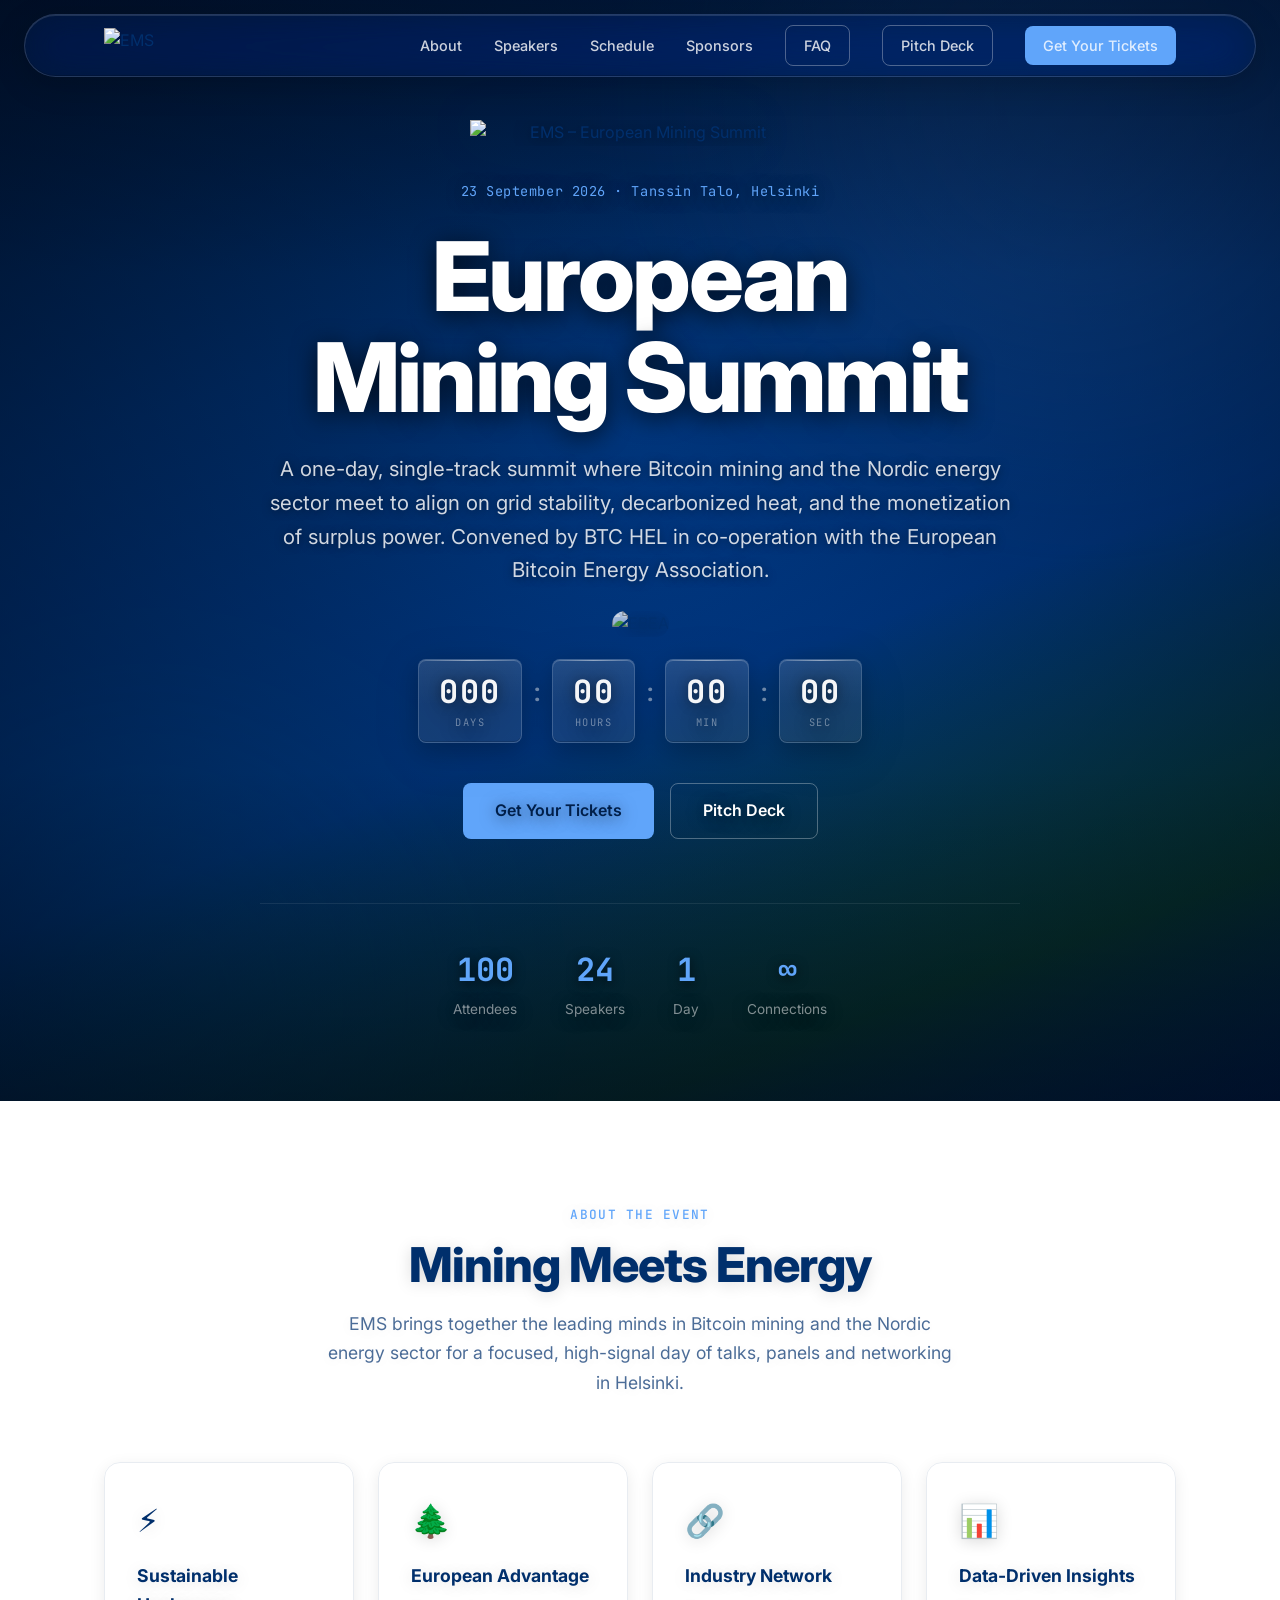
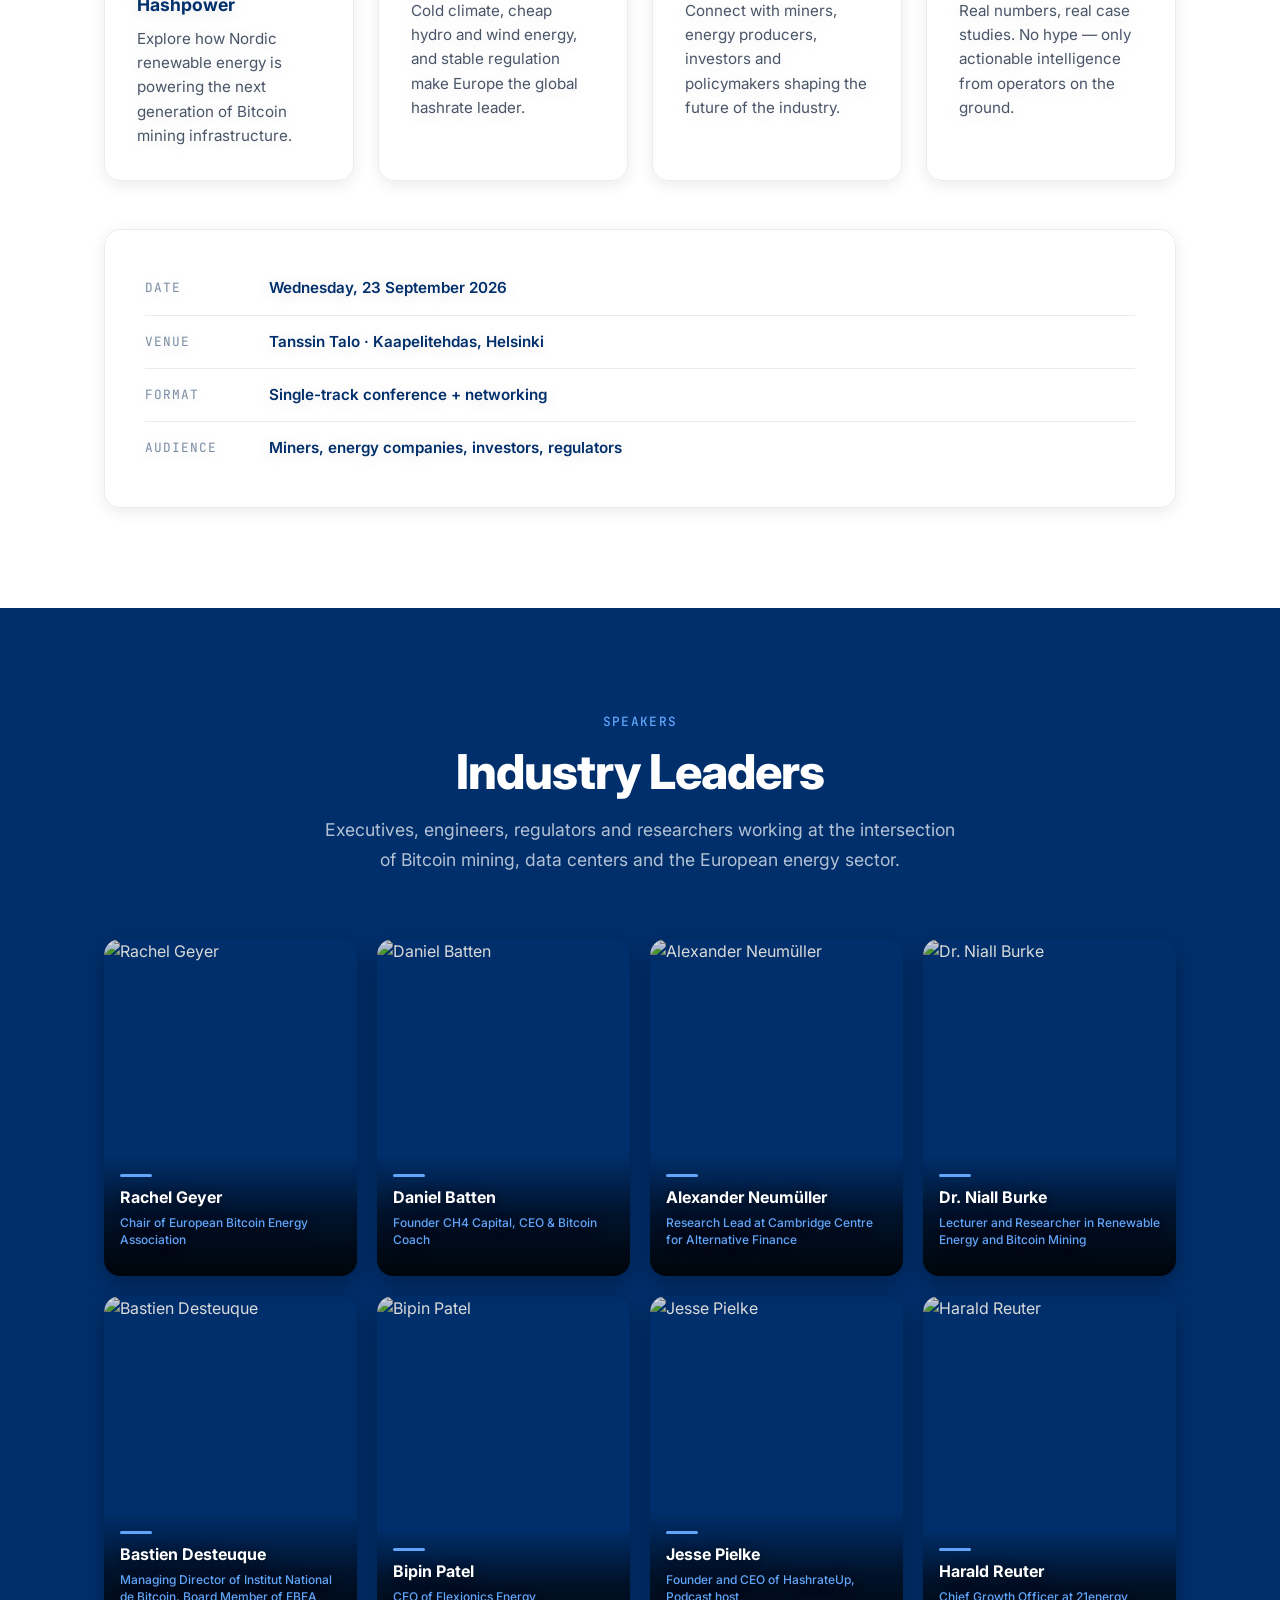
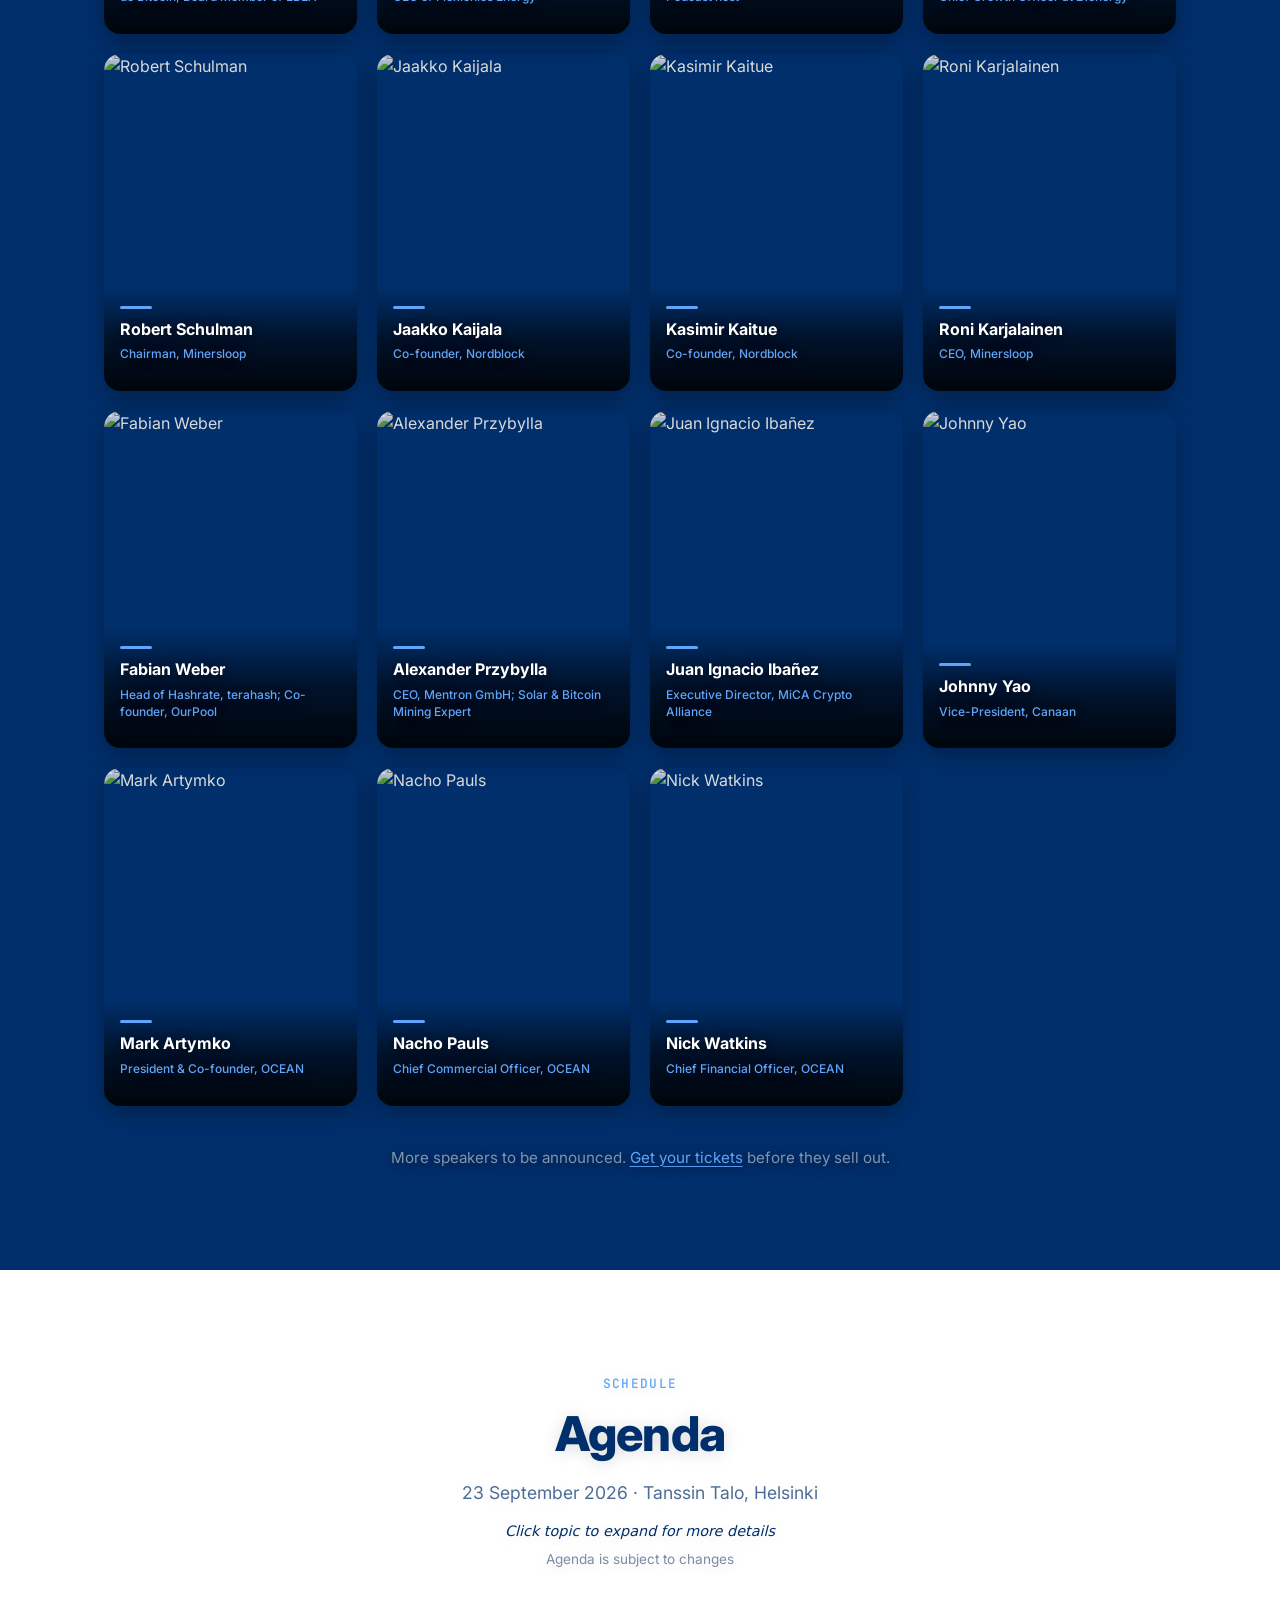
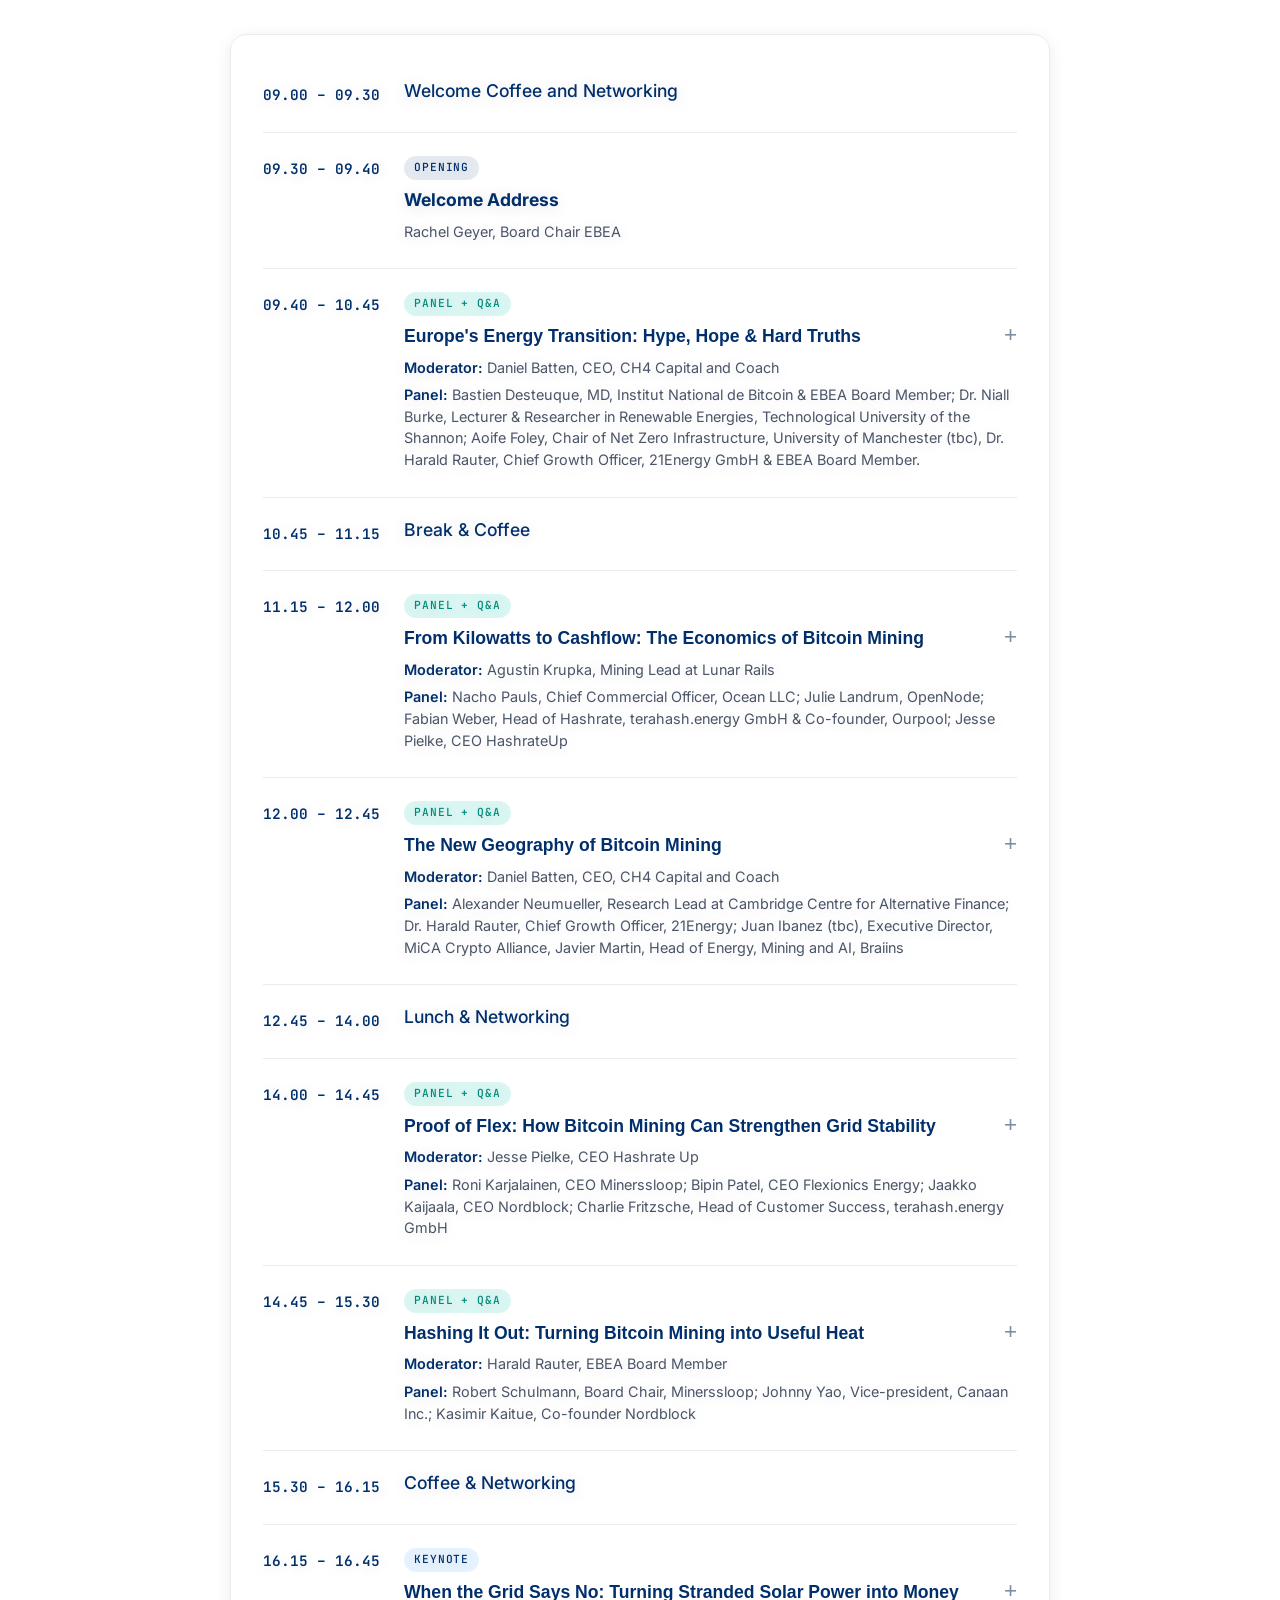
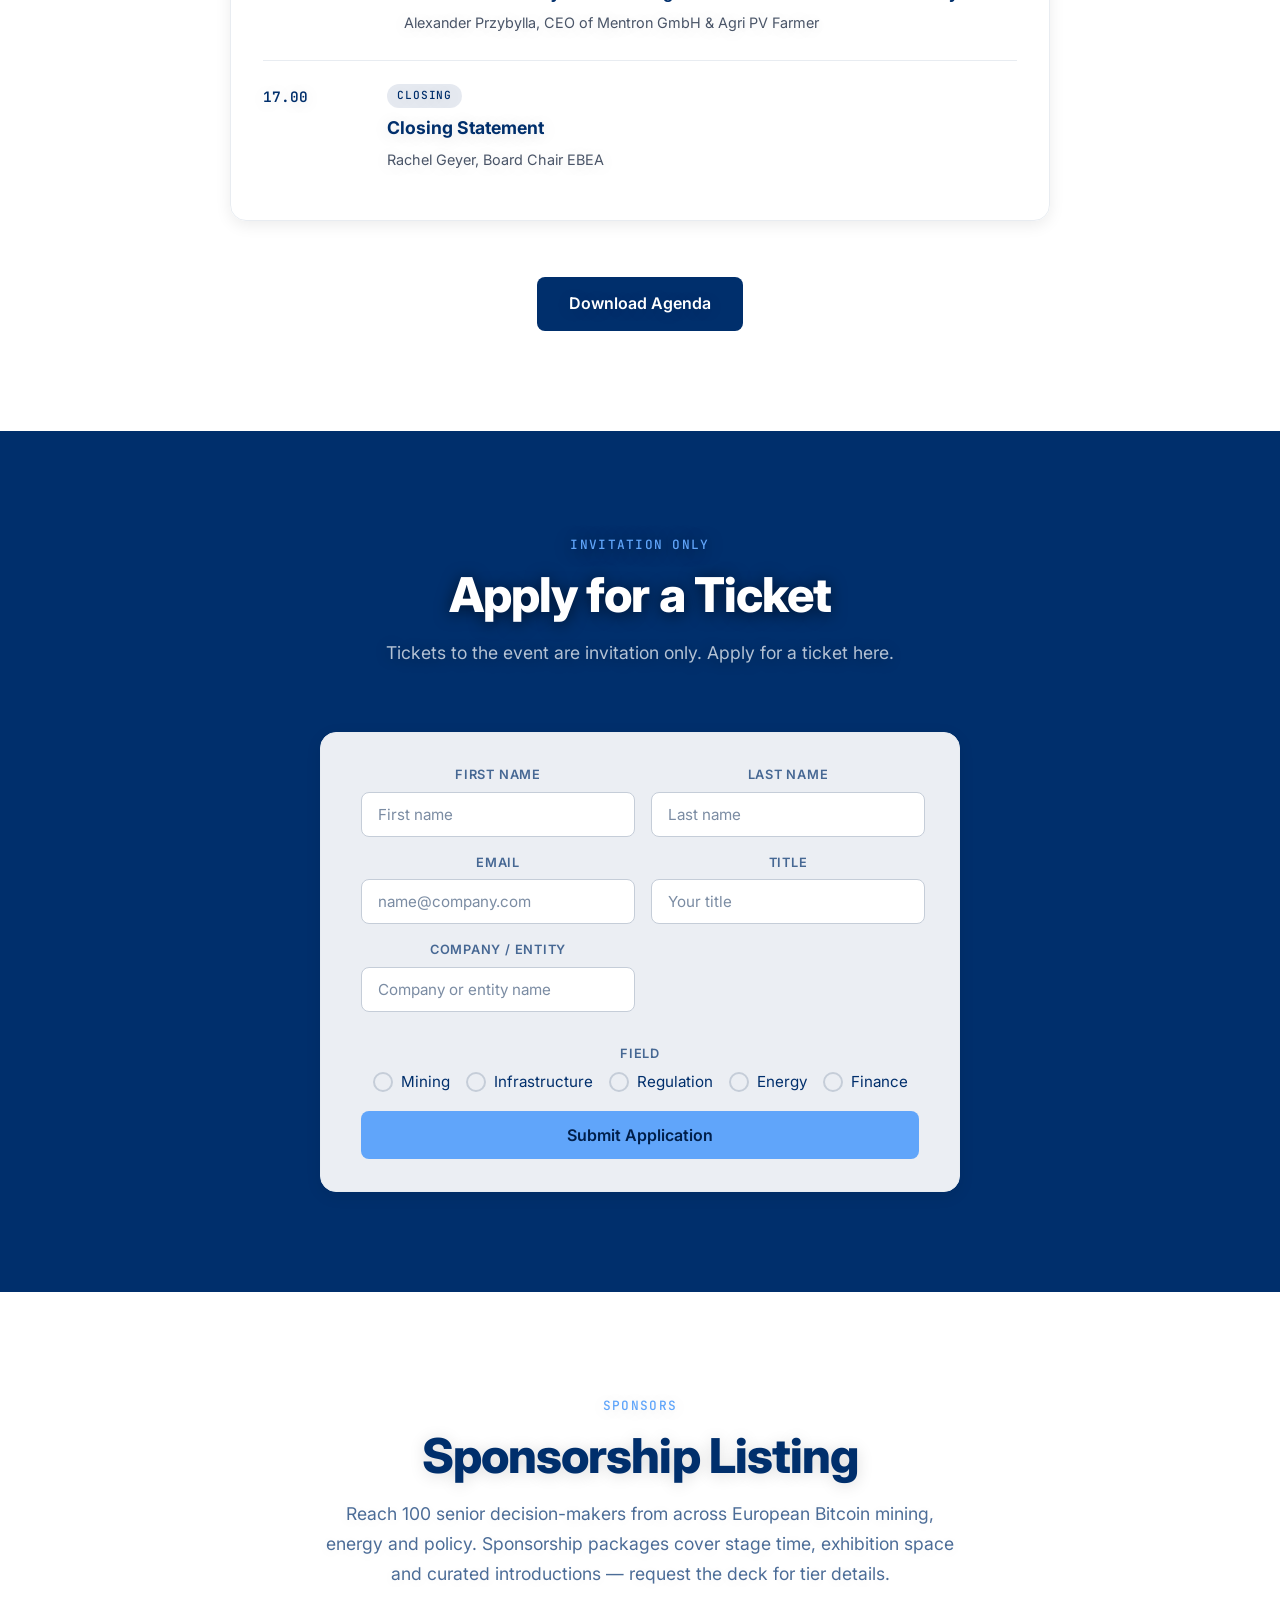
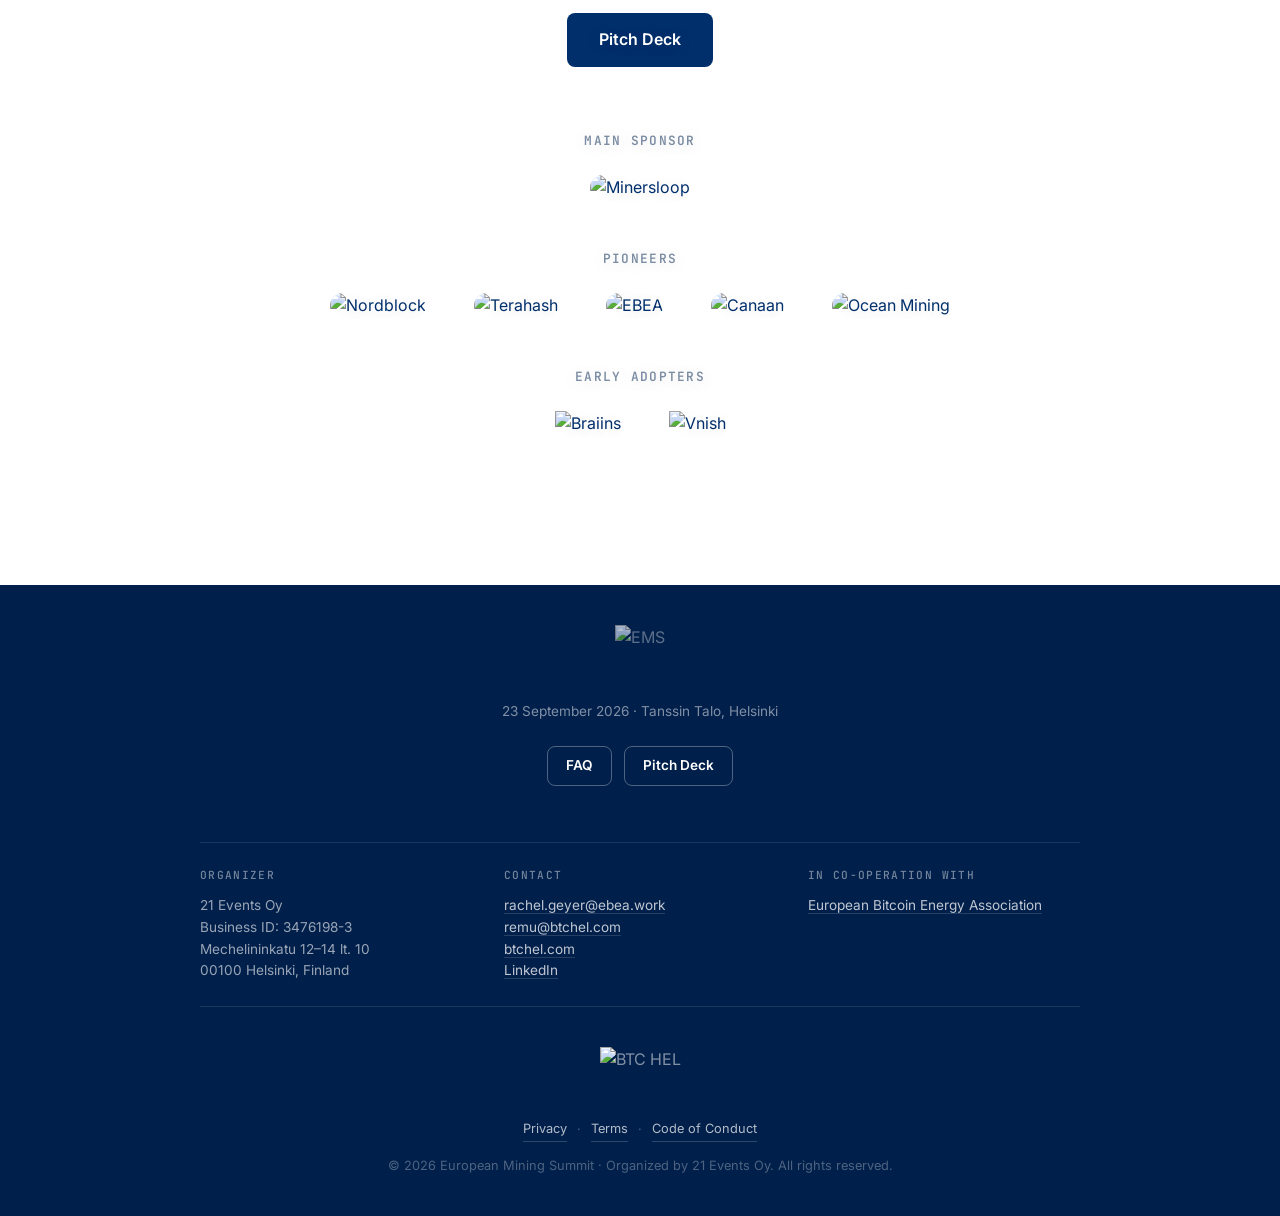
==== commit 306f7500: "Add OCEAN speaker profiles" ====
--- a/index.html
+++ b/index.html
@@ -85,7 +85,7 @@
           <span class="hero__stat-label">Attendees</span>
         </div>
         <div class="hero__stat">
-          <span class="hero__stat-value">21</span>
+          <span class="hero__stat-value">24</span>
           <span class="hero__stat-label">Speakers</span>
         </div>
         <div class="hero__stat">
@@ -278,10 +278,34 @@
           </div>
         </div>
         <div class="speaker">
-          <img src="/speakers/johnnychen.jpg" alt="Johnny Chen" class="speaker__photo" />
-          <div class="speaker__info">
-            <h3 class="speaker__name">Johnny Chen</h3>
+          <img src="/speakers/johnnychen.jpg" alt="Johnny Yao" class="speaker__photo" />
+          <div class="speaker__info">
+            <h3 class="speaker__name">Johnny Yao</h3>
             <p class="speaker__role">Vice-President, Canaan</p>
+          </div>
+        </div>
+        <div class="speaker">
+          <img src="/speakers/mark-artymko.webp" alt="Mark Artymko" class="speaker__photo" />
+          <div class="speaker__info">
+            <h3 class="speaker__name">Mark Artymko</h3>
+            <p class="speaker__role">President &amp; Co-founder, OCEAN</p>
+            <p class="speaker__bio">Power systems engineer and former NERC-certified grid operator advancing Bitcoin mining decentralization through DATUM</p>
+          </div>
+        </div>
+        <div class="speaker">
+          <img src="/speakers/nacho-pauls.webp" alt="Nacho Pauls" class="speaker__photo" />
+          <div class="speaker__info">
+            <h3 class="speaker__name">Nacho Pauls</h3>
+            <p class="speaker__role">Chief Commercial Officer, OCEAN</p>
+            <p class="speaker__bio">Sales and infrastructure leader expanding DATUM and miner-controlled block-template construction</p>
+          </div>
+        </div>
+        <div class="speaker">
+          <img src="/speakers/nick-watkins.webp" alt="Nick Watkins" class="speaker__photo" />
+          <div class="speaker__info">
+            <h3 class="speaker__name">Nick Watkins</h3>
+            <p class="speaker__role">Chief Financial Officer, OCEAN</p>
+            <p class="speaker__bio">FCCA accountant with decades of finance, banking, private equity and data-centre experience</p>
           </div>
         </div>
       </div>
@@ -416,7 +440,7 @@
               <span class="program__icon">+</span>
             </button>
             <p class="program__speakers"><strong>Moderator:</strong> Harald Rauter, EBEA Board Member</p>
-            <p class="program__speakers"><strong>Panel:</strong> Robert Schulmann, Board Chair, Minerssloop; Johnny Chen, Vice-president, Canaan Inc.; Kasimir Kaitue, Co-founder Nordblock</p>
+            <p class="program__speakers"><strong>Panel:</strong> Robert Schulmann, Board Chair, Minerssloop; Johnny Yao, Vice-president, Canaan Inc.; Kasimir Kaitue, Co-founder Nordblock</p>
             <div class="program__details">
               <p>Heating and cooling represent approximately half of the EU's energy consumption, yet much of that demand still relies on fossil fuels. As Europe accelerates the decarbonisation of heat, integrating flexible computing with heat reuse represents an opportunity that neither the energy sector nor the mining industry can afford to overlook.</p>
               <p>This panel explores how Bitcoin mining can transform waste heat into a valuable resource for homes, businesses, district heating and industry, improving energy efficiency while supporting Europe's transition to cleaner, more resilient energy systems.</p>
